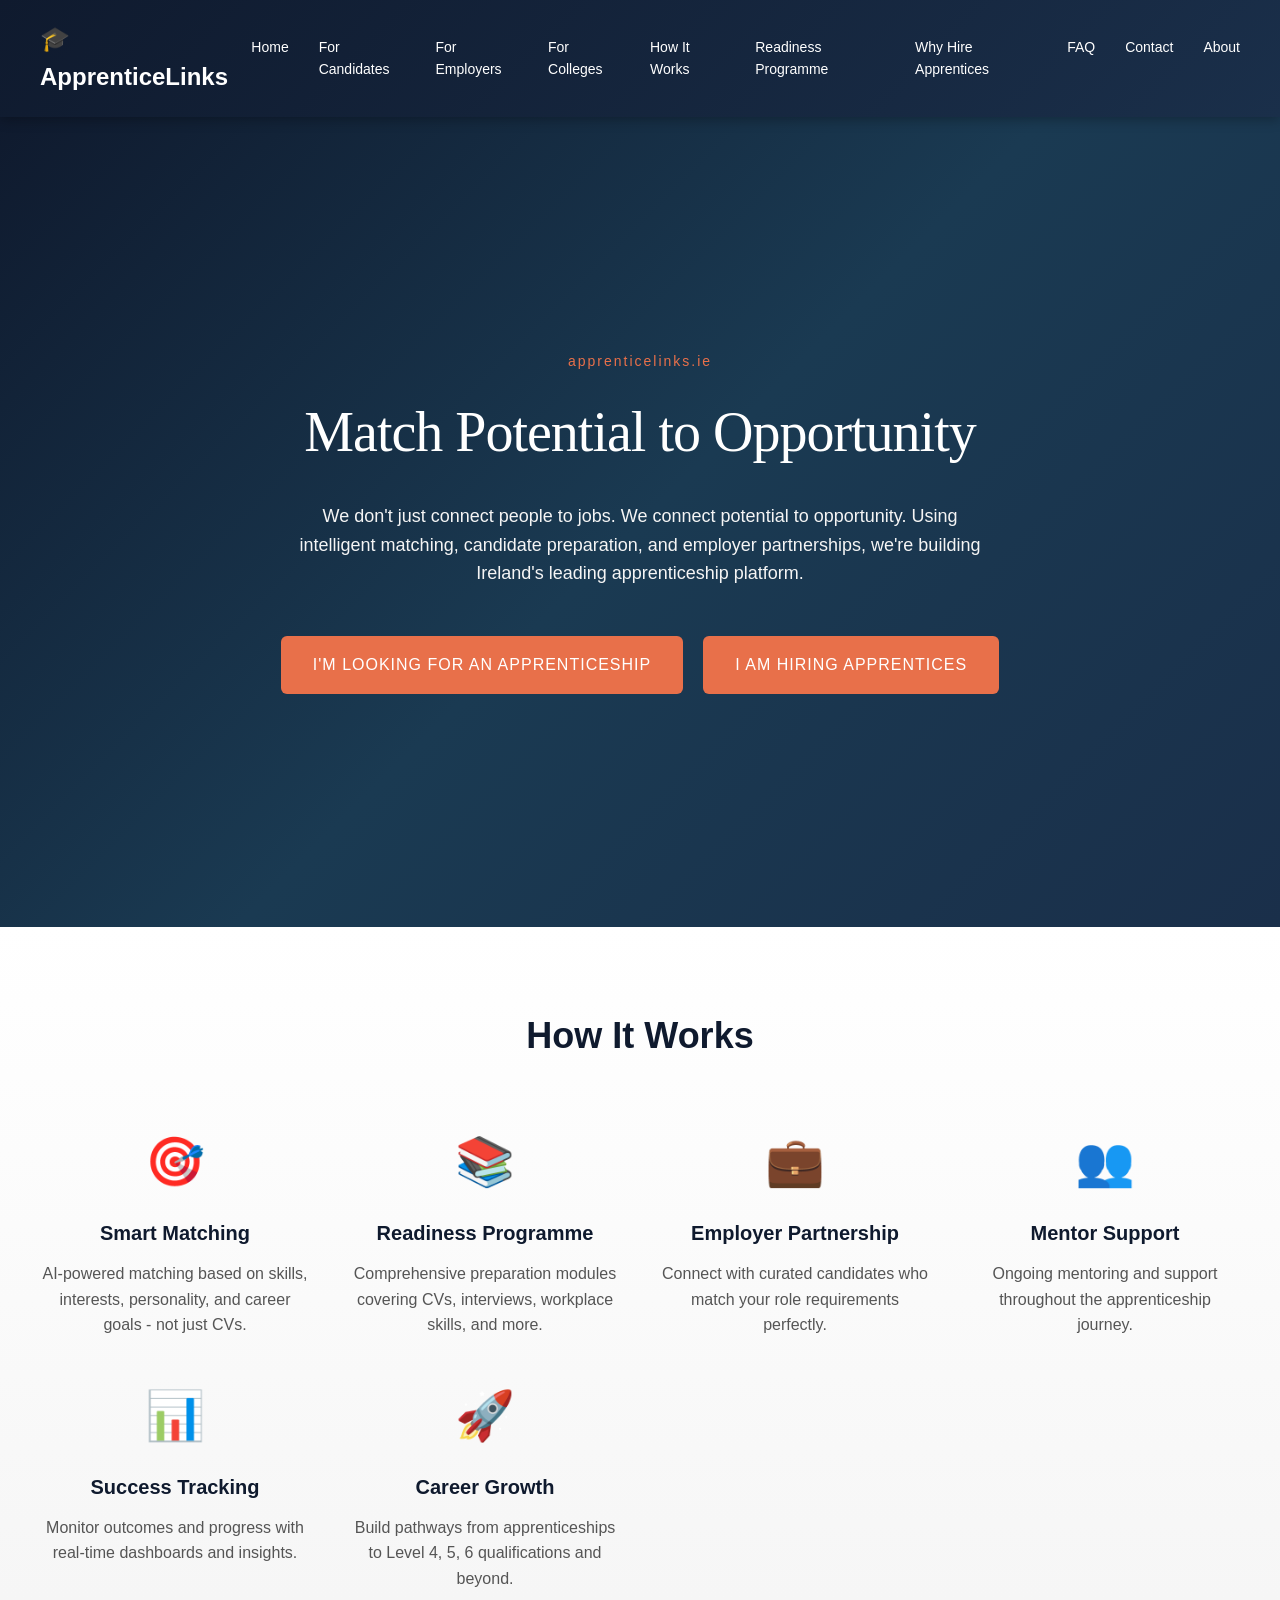
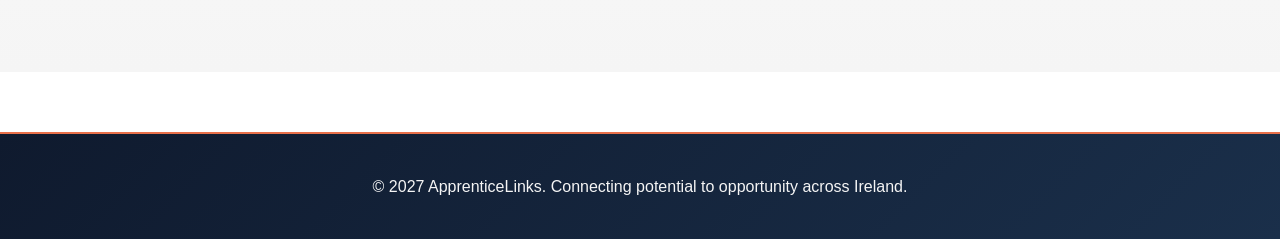
==== index.html @ c7fe8d53 "Rename files - remove number suffixes" ====
<!DOCTYPE html>
<html lang="en">
<head>
  <meta charset="UTF-8">
  <meta name="viewport" content="width=device-width, initial-scale=1.0">
  <meta name="description" content="ApprenticeLinks - Ireland's leading AI-powered apprenticeship matching platform">
  <title>ApprenticeLinks - Match Potential to Opportunity</title>
  <link rel="stylesheet" href="styles.css">
</head>
<body>
  <header>
    <div class="logo">🎓 ApprenticeLinks</div>
    <nav>
      <a href="index.html">Home</a>
      <a href="for-candidates.html">For Candidates</a>
      <a href="for-employers.html">For Employers</a>
      <a href="for-colleges.html">For Colleges</a>
      <a href="how-it-works.html">How It Works</a>
      <a href="readiness-programme.html">Readiness Programme</a>
      <a href="why-hire-apprentices.html">Why Hire Apprentices</a>
      <a href="faq.html">FAQ</a>
      <a href="contact.html">Contact</a>
      <a href="about.html">About</a>
    </nav>
  </header>

  <section class="hero">
    <div class="hero-content">
      <p class="domain">apprenticelinks.ie</p>
      <h1>Match Potential to Opportunity</h1>
      <p class="subtitle">We don't just connect people to jobs. We connect potential to opportunity. Using intelligent matching, candidate preparation, and employer partnerships, we're building Ireland's leading apprenticeship platform.</p>
      
      <div class="button-container">
        <a href="for-candidates.html" class="btn">I'm looking for an apprenticeship</a>
        <a href="for-employers.html" class="btn">I am hiring apprentices</a>
      </div>
    </div>
  </section>

  <section class="features">
    <h2>How It Works</h2>
    <div class="feature-grid">
      <div class="feature">
        <div class="feature-icon">🎯</div>
        <h3>Smart Matching</h3>
        <p>AI-powered matching based on skills, interests, personality, and career goals - not just CVs.</p>
      </div>
      <div class="feature">
        <div class="feature-icon">📚</div>
        <h3>Readiness Programme</h3>
        <p>Comprehensive preparation modules covering CVs, interviews, workplace skills, and more.</p>
      </div>
      <div class="feature">
        <div class="feature-icon">💼</div>
        <h3>Employer Partnership</h3>
        <p>Connect with curated candidates who match your role requirements perfectly.</p>
      </div>
      <div class="feature">
        <div class="feature-icon">👥</div>
        <h3>Mentor Support</h3>
        <p>Ongoing mentoring and support throughout the apprenticeship journey.</p>
      </div>
      <div class="feature">
        <div class="feature-icon">📊</div>
        <h3>Success Tracking</h3>
        <p>Monitor outcomes and progress with real-time dashboards and insights.</p>
      </div>
      <div class="feature">
        <div class="feature-icon">🚀</div>
        <h3>Career Growth</h3>
        <p>Build pathways from apprenticeships to Level 4, 5, 6 qualifications and beyond.</p>
      </div>
    </div>
  </section>

  <footer>
    <p>&copy; 2027 ApprenticeLinks. Connecting potential to opportunity across Ireland.</p>
  </footer>
</body>
</html>
---- styles.css ----
/* ============================================
   APPRENTICELINKS - REDESIGNED STYLES
   Navy: #0f1a2e (primary) → #1a2f4a (gradient)
   Orange: #e8704a (accent)
   ============================================ */

* {
  margin: 0;
  padding: 0;
  box-sizing: border-box;
}

body {
  font-family: -apple-system, BlinkMacSystemFont, 'Segoe UI', 'Roboto', sans-serif;
  color: #333;
  line-height: 1.6;
}

/* ============================================
   HEADER / NAVIGATION
   ============================================ */

header {
  background: linear-gradient(135deg, #0f1a2e 0%, #1a2f4a 100%);
  padding: 20px 40px;
  box-shadow: 0 2px 12px rgba(0, 0, 0, 0.3);
  display: flex;
  justify-content: space-between;
  align-items: center;
  position: sticky;
  top: 0;
  z-index: 100;
}

.logo {
  font-size: 24px;
  font-weight: bold;
  color: #ffffff;
  text-decoration: none;
}

nav {
  display: flex;
  gap: 30px;
}

nav a {
  color: #ffffff;
  text-decoration: none;
  font-size: 14px;
  transition: color 0.3s;
  font-weight: 500;
}

nav a:hover {
  color: #e8704a;
}

/* ============================================
   HERO SECTION
   ============================================ */

.hero {
  background: linear-gradient(135deg, #0f1a2e 0%, #1a3a52 50%, #1a2f4a 100%);
  min-height: 90vh;
  display: flex;
  align-items: center;
  justify-content: center;
  text-align: center;
  padding: 40px 20px;
}

.hero-content {
  max-width: 900px;
  animation: fadeIn 0.8s ease-in;
}

@keyframes fadeIn {
  from {
    opacity: 0;
    transform: translateY(20px);
  }
  to {
    opacity: 1;
    transform: translateY(0);
  }
}

.domain {
  font-size: 14px;
  font-weight: 500;
  letter-spacing: 2px;
  color: #e8704a;
  text-transform: lowercase;
  margin-bottom: 16px;
}

h1 {
  font-size: 56px;
  font-weight: 300;
  letter-spacing: -1px;
  color: #ffffff;
  margin-bottom: 24px;
  font-family: 'Georgia', 'Garamond', serif;
}

.subtitle {
  font-size: 18px;
  font-weight: 400;
  line-height: 1.6;
  color: #f5f5f5;
  margin-bottom: 48px;
  max-width: 700px;
  margin-left: auto;
  margin-right: auto;
}

/* ============================================
   BUTTONS
   ============================================ */

.button-container {
  display: flex;
  gap: 20px;
  justify-content: center;
  flex-wrap: wrap;
  margin-top: 40px;
}

.btn,
button {
  padding: 16px 32px;
  font-size: 16px;
  font-weight: 500;
  letter-spacing: 1px;
  border-radius: 6px;
  cursor: pointer;
  transition: all 0.3s ease;
  border: none;
  text-transform: uppercase;
  text-decoration: none;
  display: inline-block;
  min-width: 280px;
  background: #e8704a;
  color: #ffffff;
}

.btn:hover,
button:hover {
  background: #f07c52;
  transform: translateY(-2px);
  box-shadow: 0 8px 24px rgba(232, 112, 74, 0.4);
}

.btn:active,
button:active {
  transform: translateY(0);
  box-shadow: 0 2px 8px rgba(232, 112, 74, 0.3);
}

/* ============================================
   FEATURES SECTION
   ============================================ */

.features {
  background: linear-gradient(180deg, #ffffff 0%, #f5f5f5 100%);
  padding: 80px 40px;
}

.features h2 {
  text-align: center;
  font-size: 36px;
  color: #0f1a2e;
  margin-bottom: 60px;
}

.feature-grid {
  display: grid;
  grid-template-columns: repeat(auto-fit, minmax(250px, 1fr));
  gap: 40px;
  max-width: 1200px;
  margin: 0 auto;
}

.feature {
  text-align: center;
}

.feature-icon {
  font-size: 48px;
  margin-bottom: 16px;
}

.feature h3 {
  font-size: 20px;
  color: #0f1a2e;
  margin-bottom: 12px;
}

.feature p {
  color: #555;
  line-height: 1.6;
}

/* ============================================
   SECTIONS & CONTAINERS
   ============================================ */

.section {
  padding: 60px 40px;
  max-width: 1200px;
  margin: 0 auto;
}

.section h2 {
  font-size: 32px;
  color: #0f1a2e;
  margin-bottom: 30px;
  border-bottom: 3px solid #e8704a;
  padding-bottom: 15px;
}

.section h3 {
  font-size: 22px;
  color: #0f1a2e;
  margin-top: 30px;
  margin-bottom: 15px;
}

.card {
  background: linear-gradient(135deg, #f5f5f5 0%, #ffffff 100%);
  padding: 30px;
  border-radius: 8px;
  border-left: 4px solid #e8704a;
  margin-bottom: 20px;
  box-shadow: 0 2px 8px rgba(15, 26, 46, 0.08);
}

.card h3 {
  color: #0f1a2e;
}

.card p {
  color: #333;
}

.card a {
  color: #e8704a;
  font-weight: 600;
}

.card a:hover {
  text-decoration: underline;
}

/* ============================================
   FORMS
   ============================================ */

.form-group {
  margin-bottom: 20px;
}

label {
  display: block;
  font-weight: 600;
  color: #0f1a2e;
  margin-bottom: 8px;
}

input[type="text"],
input[type="email"],
input[type="password"],
input[type="tel"],
select,
textarea {
  width: 100%;
  padding: 12px;
  border: 1px solid #ddd;
  border-radius: 4px;
  font-size: 16px;
  font-family: inherit;
  background: #ffffff;
  color: #333;
}

input[type="text"]:focus,
input[type="email"]:focus,
input[type="password"]:focus,
input[type="tel"]:focus,
select:focus,
textarea:focus {
  outline: none;
  border-color: #e8704a;
  box-shadow: 0 0 0 3px rgba(232, 112, 74, 0.1);
}

/* ============================================
   DASHBOARD LAYOUT
   ============================================ */

.dashboard {
  display: grid;
  grid-template-columns: 1fr 1fr;
  gap: 30px;
  margin-top: 30px;
}

.dashboard-card {
  background: linear-gradient(135deg, #0f1a2e 0%, #1a2f4a 100%);
  padding: 30px;
  border-radius: 8px;
  color: #ffffff;
  box-shadow: 0 4px 12px rgba(15, 26, 46, 0.2);
}

.dashboard-card h3 {
  margin-top: 0;
  color: #ffffff;
}

.dashboard-card p {
  color: #f5f5f5;
}

.dashboard-card .stat {
  font-size: 24px;
  font-weight: bold;
  color: #e8704a;
  margin: 15px 0 5px 0;
}

.dashboard-card .label {
  font-size: 13px;
  color: #b0b0b0;
  text-transform: uppercase;
  letter-spacing: 1px;
}

/* ============================================
   MODULES / CARDS
   ============================================ */

.module-grid {
  display: grid;
  grid-template-columns: repeat(auto-fill, minmax(200px, 1fr));
  gap: 20px;
  margin-top: 30px;
}

.module-card {
  background: linear-gradient(135deg, #f5f5f5 0%, #ffffff 100%);
  padding: 20px;
  border-radius: 8px;
  cursor: pointer;
  transition: all 0.3s;
  border: 2px solid transparent;
  box-shadow: 0 2px 6px rgba(15, 26, 46, 0.08);
}

.module-card:hover {
  border-color: #e8704a;
  box-shadow: 0 4px 12px rgba(232, 112, 74, 0.2);
}

.module-card .icon {
  font-size: 32px;
  margin-bottom: 10px;
}

.module-card h4 {
  color: #0f1a2e;
  margin-bottom: 8px;
}

.module-card p {
  font-size: 13px;
  color: #777;
}

.progress-bar {
  background: #ddd;
  height: 8px;
  border-radius: 4px;
  margin-top: 10px;
  overflow: hidden;
}

.progress-fill {
  background: #e8704a;
  height: 100%;
  transition: width 0.3s;
}

/* ============================================
   FOOTER
   ============================================ */

footer {
  background: linear-gradient(135deg, #0f1a2e 0%, #1a2f4a 100%);
  color: #ffffff;
  text-align: center;
  padding: 40px;
  border-top: 2px solid #e8704a;
  margin-top: 60px;
}

footer p {
  color: #f5f5f5;
}

/* ============================================
   RESPONSIVE DESIGN
   ============================================ */

@media (max-width: 768px) {
  header {
    flex-direction: column;
    gap: 20px;
    padding: 20px;
  }

  nav {
    flex-direction: column;
    gap: 10px;
    width: 100%;
  }

  nav a {
    padding: 10px;
    text-align: center;
  }

  h1 {
    font-size: 36px;
  }

  .section {
    padding: 40px 20px;
  }

  .feature-grid {
    grid-template-columns: 1fr;
  }

  .dashboard {
    grid-template-columns: 1fr;
  }

  .button-container {
    flex-direction: column;
  }

  .btn,
  button {
    min-width: auto;
    width: 100%;
  }

  .module-grid {
    grid-template-columns: repeat(auto-fill, minmax(150px, 1fr));
  }
}

@media (max-width: 480px) {
  h1 {
    font-size: 28px;
  }

  .subtitle {
    font-size: 16px;
  }

  .feature-icon {
    font-size: 36px;
  }

  .section {
    padding: 30px 15px;
  }
}
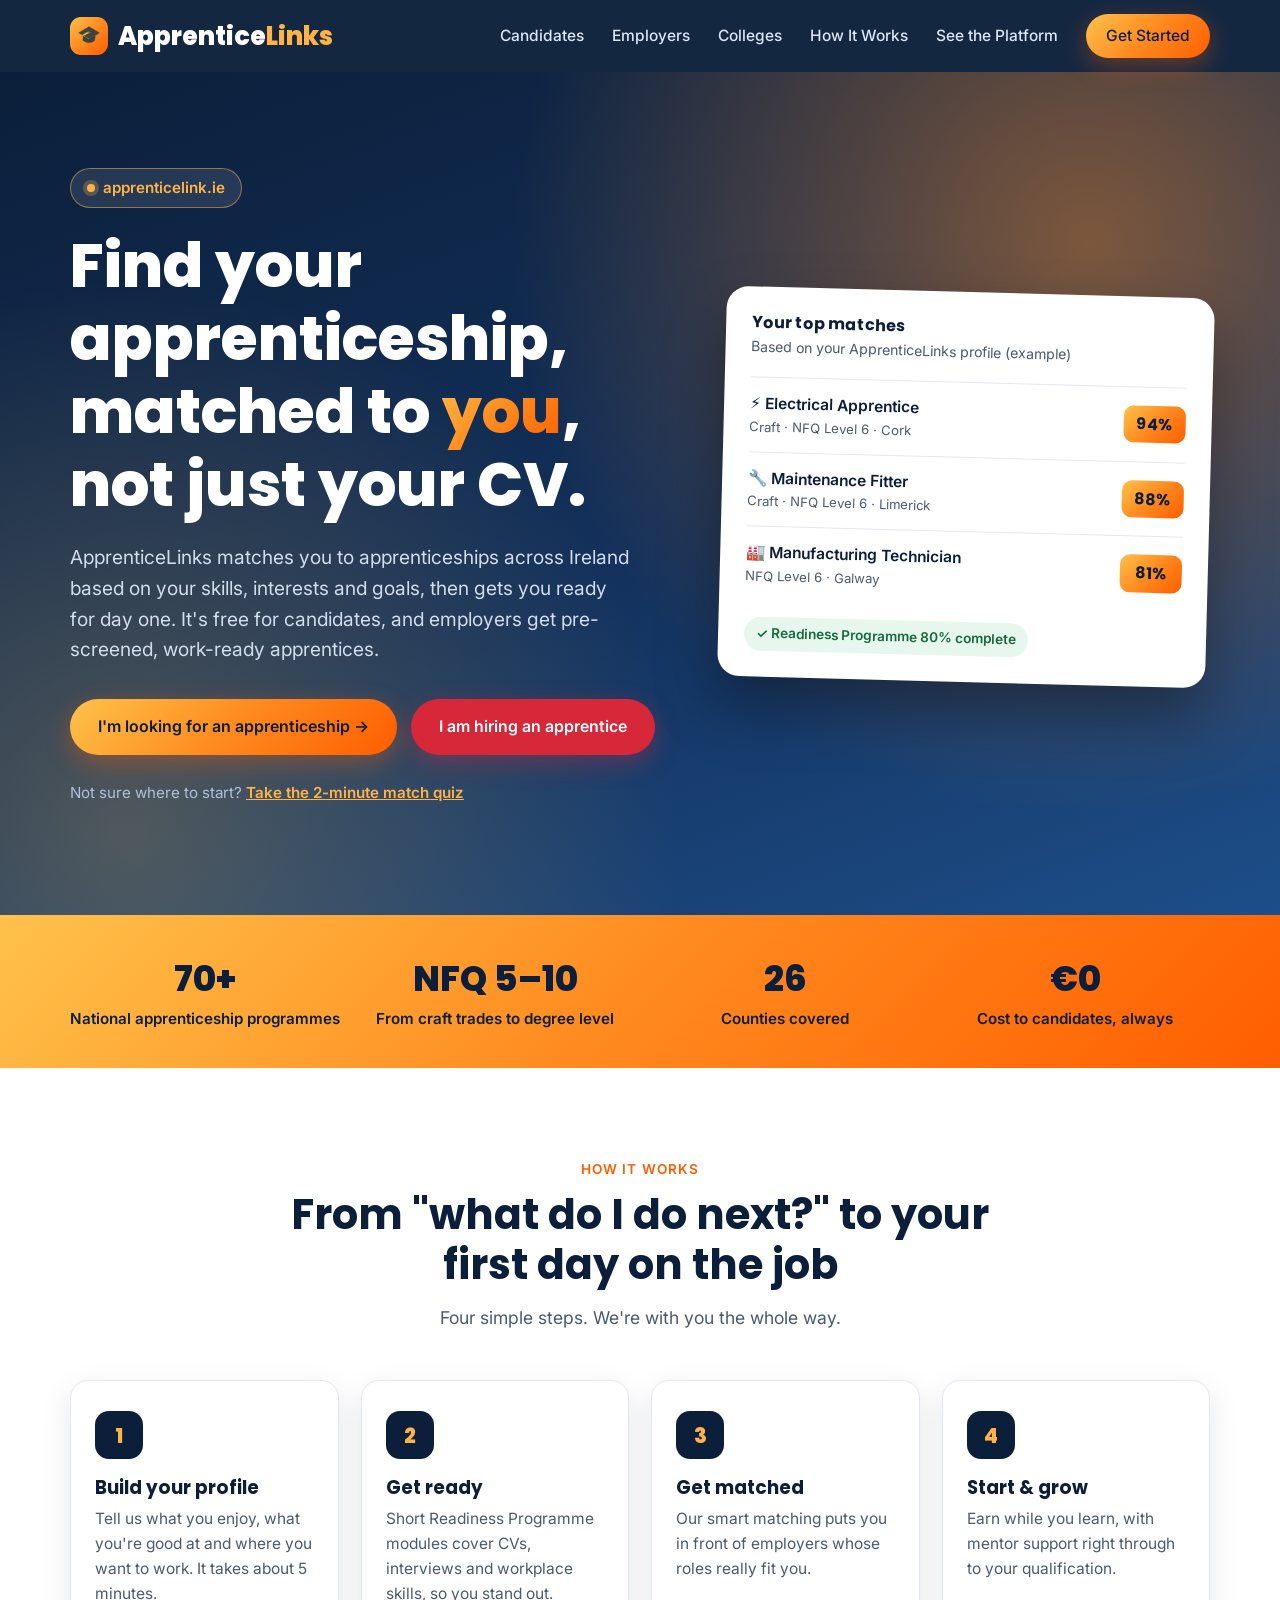
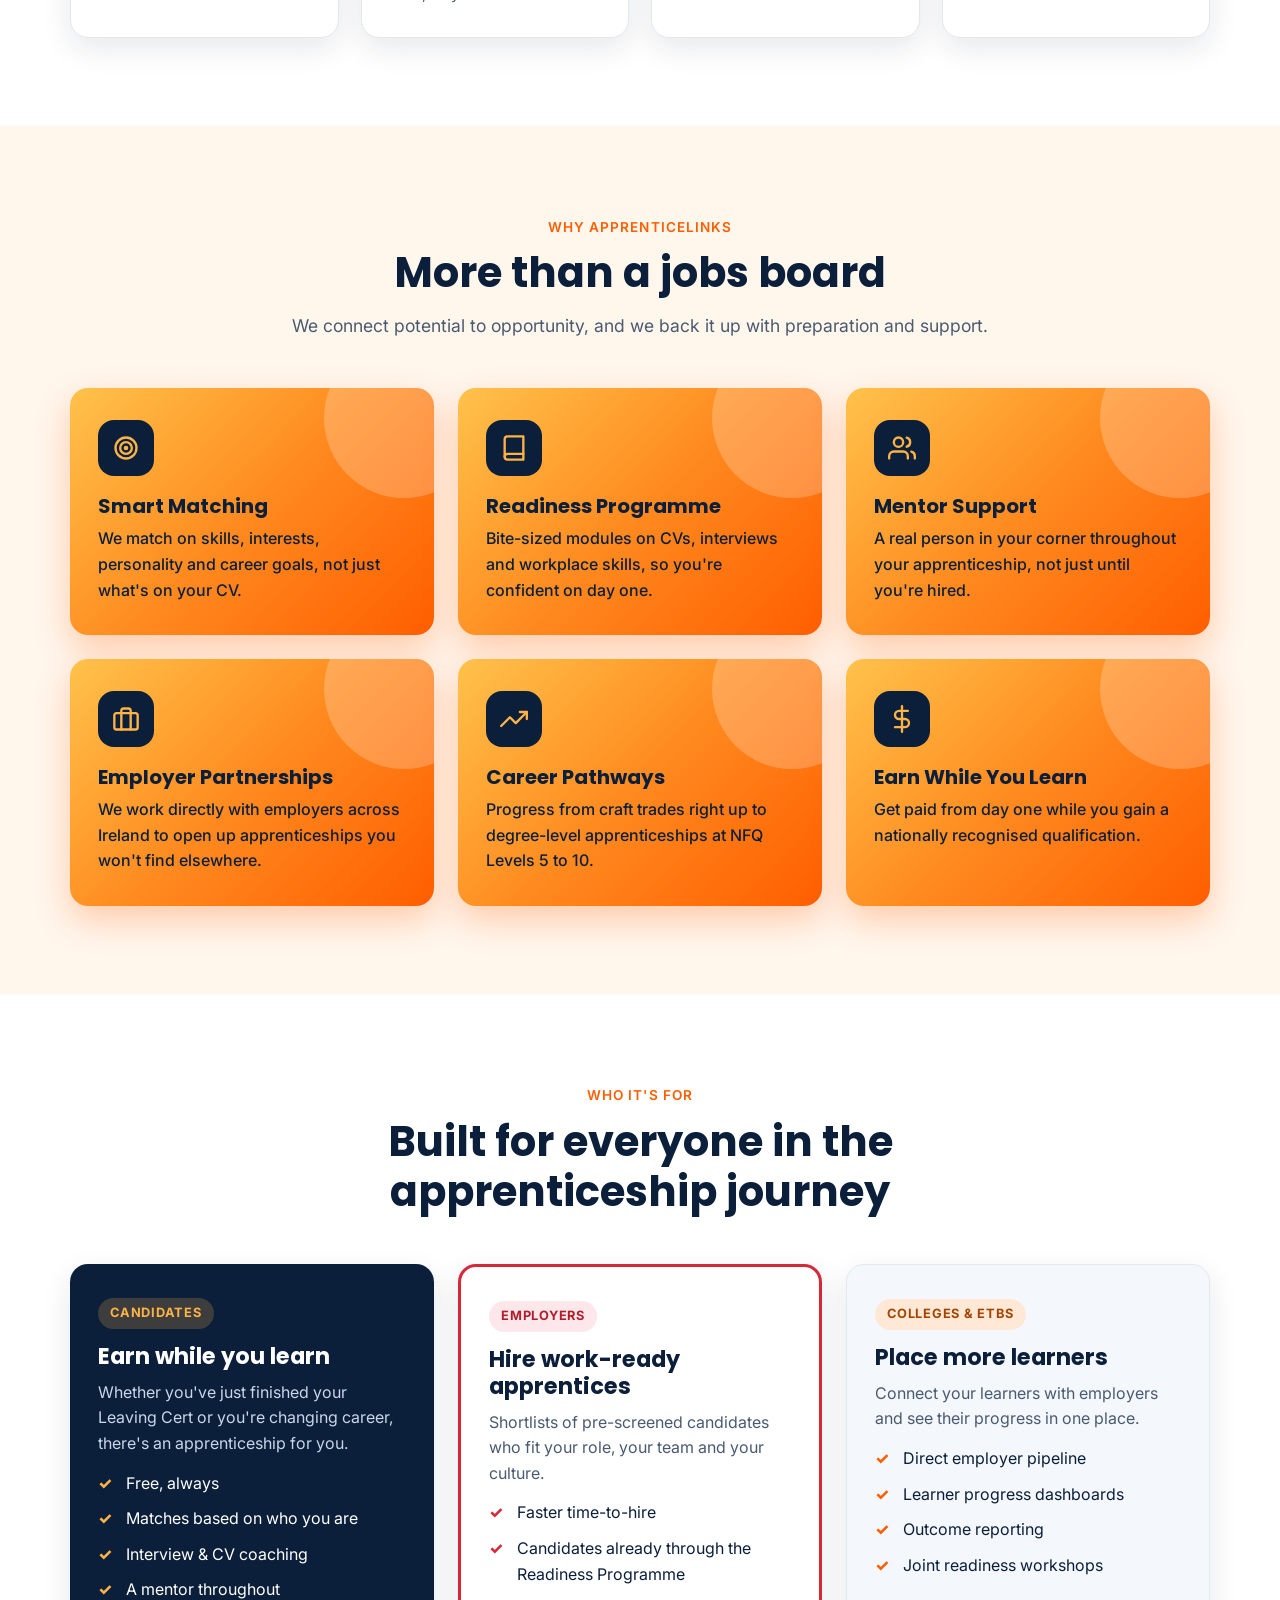
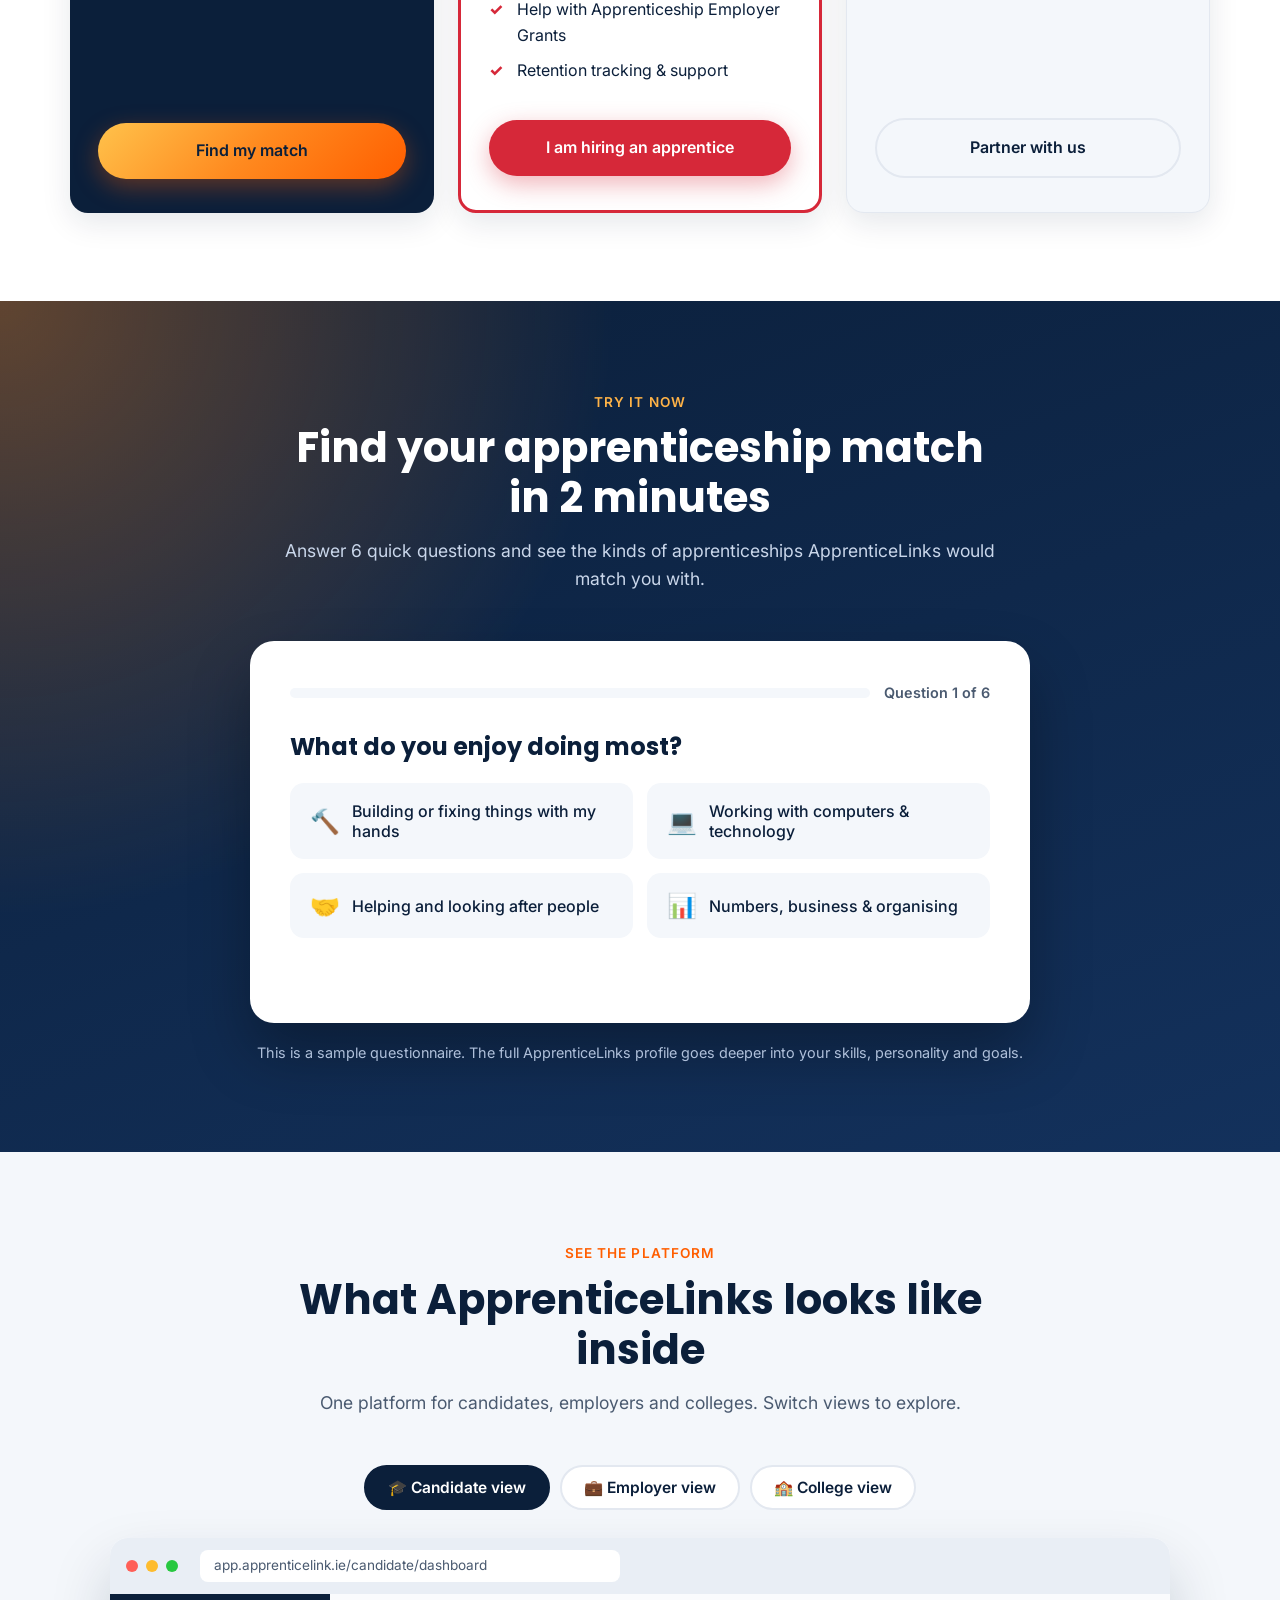
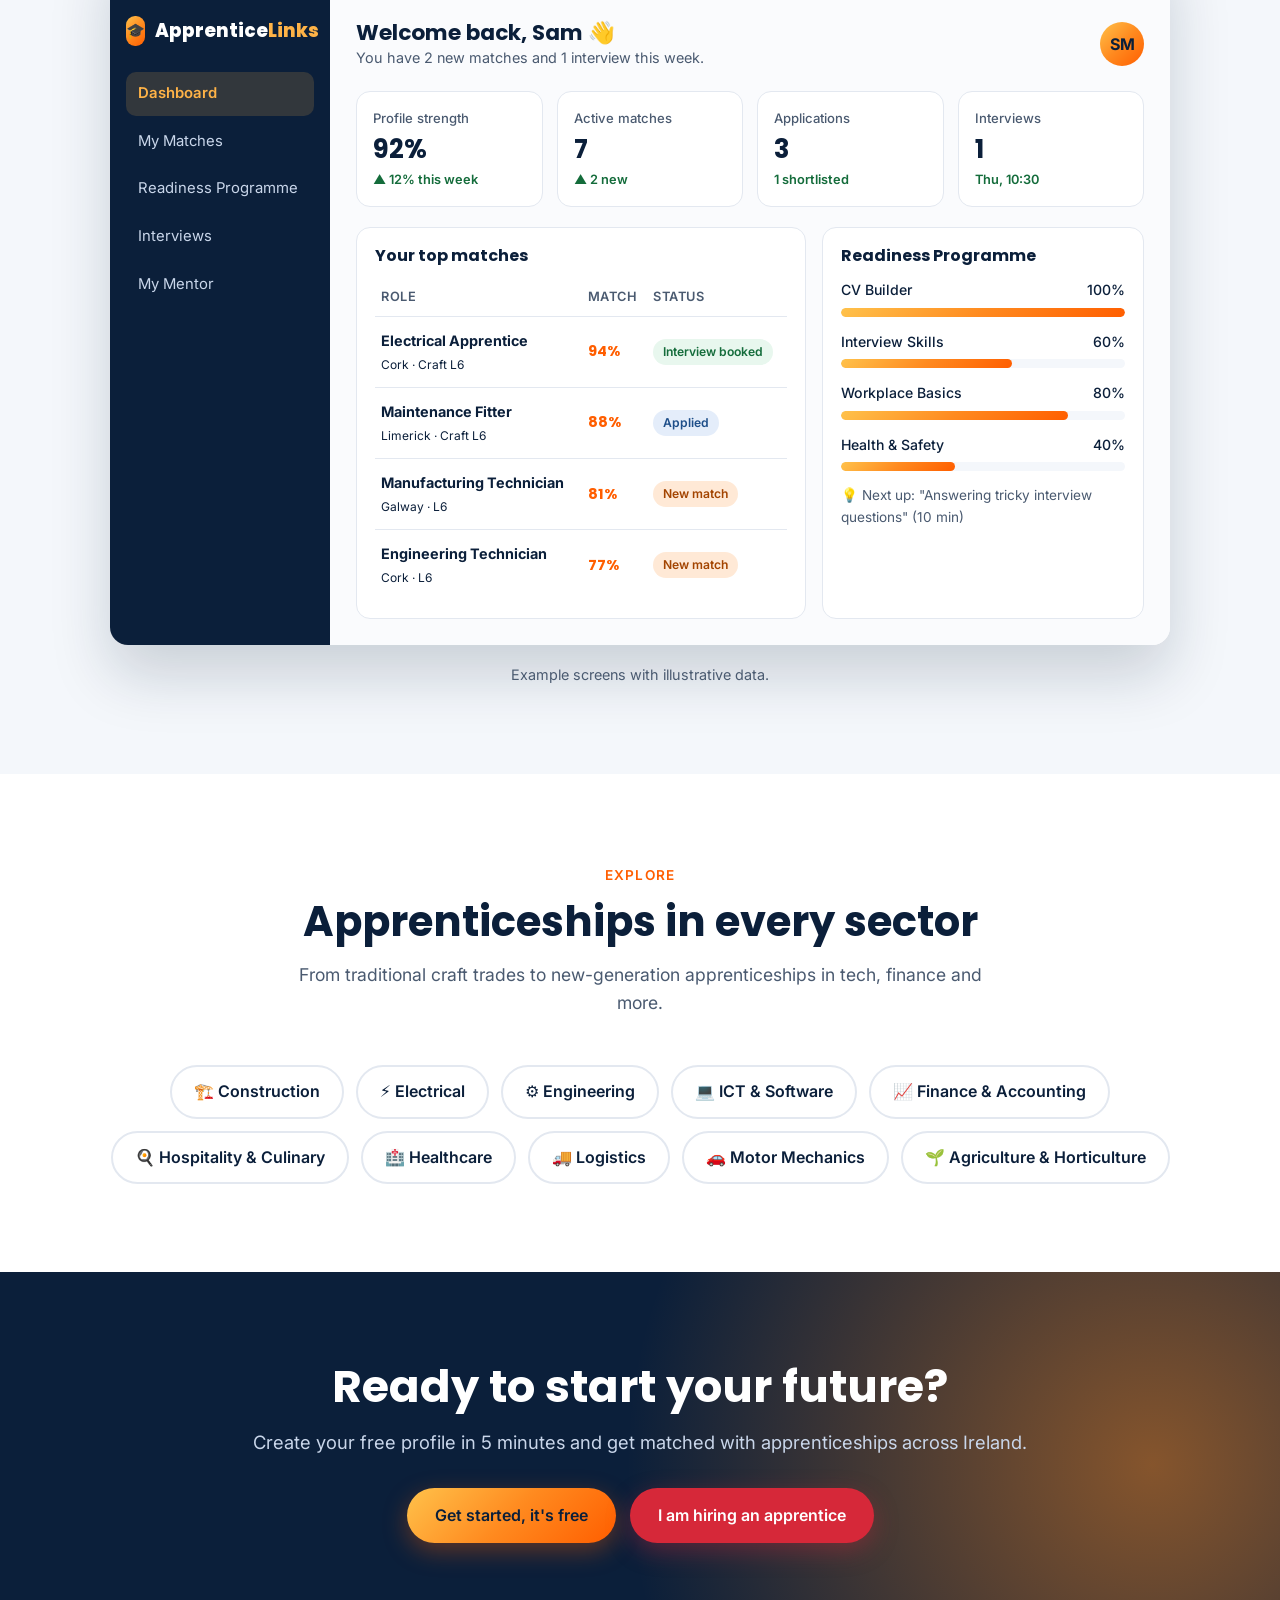
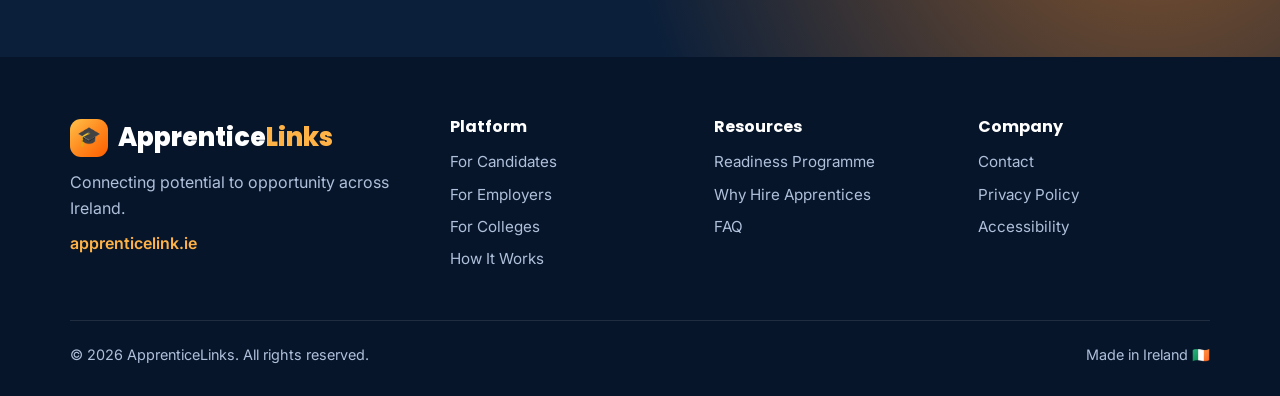
==== commit a2a8a442: "Redesign homepage in navy and bright orange Adds a clearer hero with apprenticelink.ie above the tit" ====
--- a/index.html
+++ b/index.html
@@ -3,78 +3,1214 @@
 <head>
   <meta charset="UTF-8">
   <meta name="viewport" content="width=device-width, initial-scale=1.0">
-  <meta name="description" content="ApprenticeLinks - Ireland's leading AI-powered apprenticeship matching platform">
-  <title>ApprenticeLinks - Match Potential to Opportunity</title>
-  <link rel="stylesheet" href="styles.css">
+  <meta name="description" content="ApprenticeLinks - Ireland's apprenticeship matching platform. Find your apprenticeship, matched to you, not just your CV.">
+  <title>ApprenticeLinks - Find Your Apprenticeship in Ireland</title>
+  <link rel="preconnect" href="https://fonts.googleapis.com">
+  <link rel="preconnect" href="https://fonts.gstatic.com" crossorigin>
+  <link href="https://fonts.googleapis.com/css2?family=Poppins:wght@600;700;800&family=Inter:wght@400;500;600&display=swap" rel="stylesheet">
+  <style>
+    :root {
+      --navy: #0B1F3A;
+      --navy-2: #13315C;
+      --navy-3: #1D4E89;
+      --orange: #FF7A1A;
+      --orange-light: #FFB347;
+      --orange-bright: #FF5E00;
+      --orange-grad: linear-gradient(135deg, #FFC24B 0%, #FF8A1F 50%, #FF5E00 100%);
+      --red: #D62839;
+      --red-dark: #B01E2E;
+      --bg: #FFFFFF;
+      --bg-soft: #FFF6EC;
+      --bg-grey: #F4F7FB;
+      --text: #0B1F3A;
+      --muted: #4A5A70;
+      --border: #E3E8F0;
+      --radius: 18px;
+      --shadow: 0 10px 30px rgba(11, 31, 58, 0.10);
+    }
+
+    * { box-sizing: border-box; margin: 0; padding: 0; }
+    html { scroll-behavior: smooth; }
+    body {
+      font-family: 'Inter', system-ui, -apple-system, sans-serif;
+      color: var(--text);
+      background: var(--bg);
+      line-height: 1.6;
+    }
+    h1, h2, h3, h4 { font-family: 'Poppins', sans-serif; line-height: 1.2; }
+    a { color: inherit; }
+    .container { max-width: 1180px; margin: 0 auto; padding: 0 20px; }
+    section { padding: 88px 0; scroll-margin-top: 72px; }
+    .aud { scroll-margin-top: 90px; }
+    .section-head { text-align: center; max-width: 720px; margin: 0 auto 48px; }
+    .eyebrow {
+      display: inline-block;
+      font-weight: 600;
+      font-size: 0.85rem;
+      letter-spacing: 0.08em;
+      text-transform: uppercase;
+      color: var(--orange-bright);
+      margin-bottom: 10px;
+    }
+    .section-head h2 { font-size: clamp(1.8rem, 4vw, 2.6rem); margin-bottom: 14px; }
+    .section-head p { color: var(--muted); font-size: 1.1rem; }
+
+    /* ---------- Buttons ---------- */
+    .btn {
+      display: inline-flex;
+      align-items: center;
+      justify-content: center;
+      gap: 8px;
+      padding: 15px 28px;
+      border-radius: 999px;
+      font-weight: 600;
+      font-size: 1rem;
+      text-decoration: none;
+      border: none;
+      cursor: pointer;
+      transition: transform 0.15s ease, box-shadow 0.15s ease, filter 0.15s ease;
+      font-family: inherit;
+    }
+    .btn:hover { transform: translateY(-2px); filter: brightness(1.05); }
+    .btn:focus-visible { outline: 3px solid var(--orange-light); outline-offset: 3px; }
+    .btn-orange { background: var(--orange-grad); color: var(--navy); box-shadow: 0 8px 24px rgba(255, 94, 0, 0.35); }
+    .btn-red { background: var(--red); color: #fff; box-shadow: 0 8px 24px rgba(214, 40, 57, 0.35); }
+    .btn-red:hover { background: var(--red-dark); }
+    .btn-ghost { background: transparent; color: var(--navy); border: 2px solid var(--border); }
+    .btn-ghost:hover { border-color: var(--orange); }
+    .btn-sm { padding: 10px 20px; font-size: 0.95rem; }
+
+    /* ---------- Header ---------- */
+    header {
+      position: sticky;
+      top: 0;
+      z-index: 50;
+      background: rgba(11, 31, 58, 0.96);
+      backdrop-filter: blur(8px);
+    }
+    .nav-bar { display: flex; align-items: center; justify-content: space-between; height: 72px; }
+    .logo {
+      font-family: 'Poppins', sans-serif;
+      font-weight: 800;
+      font-size: 1.6rem;
+      color: #fff;
+      text-decoration: none;
+      display: flex;
+      align-items: center;
+      gap: 10px;
+    }
+    .logo-mark {
+      width: 38px; height: 38px;
+      border-radius: 11px;
+      background: var(--orange-grad);
+      display: grid; place-items: center;
+      color: var(--navy);
+      font-size: 1.2rem;
+    }
+    .logo span.accent { color: var(--orange-light); }
+    nav.main-nav { display: flex; align-items: center; gap: 28px; }
+    nav.main-nav a { color: #DCE6F5; text-decoration: none; font-weight: 500; font-size: 0.97rem; }
+    nav.main-nav a:hover { color: var(--orange-light); }
+    nav.main-nav a.btn { color: var(--navy); }
+    .menu-toggle {
+      display: none;
+      background: none; border: none; color: #fff;
+      font-size: 1.7rem; cursor: pointer;
+    }
+
+    /* ---------- Hero ---------- */
+    .hero {
+      position: relative;
+      overflow: hidden;
+      background:
+        radial-gradient(circle at 85% 20%, rgba(255, 138, 31, 0.45), transparent 45%),
+        radial-gradient(circle at 10% 90%, rgba(255, 194, 75, 0.25), transparent 40%),
+        linear-gradient(160deg, var(--navy) 0%, var(--navy-2) 55%, var(--navy-3) 100%);
+      color: #fff;
+      padding: 96px 0 110px;
+    }
+    .hero-grid { display: grid; grid-template-columns: 1.1fr 0.9fr; gap: 56px; align-items: center; }
+    .domain-pill {
+      display: inline-flex; align-items: center; gap: 8px;
+      background: rgba(255, 255, 255, 0.1);
+      border: 1px solid rgba(255, 179, 71, 0.5);
+      color: var(--orange-light);
+      padding: 7px 16px;
+      border-radius: 999px;
+      font-weight: 600;
+      font-size: 0.95rem;
+      margin-bottom: 22px;
+    }
+    .domain-pill::before {
+      content: '';
+      width: 8px; height: 8px; border-radius: 50%;
+      background: var(--orange-light);
+      box-shadow: 0 0 0 4px rgba(255, 179, 71, 0.25);
+    }
+    .hero h1 { font-size: clamp(2.3rem, 5.4vw, 3.8rem); font-weight: 800; margin-bottom: 20px; }
+    .hero h1 .hl {
+      background: var(--orange-grad);
+      -webkit-background-clip: text;
+      background-clip: text;
+      color: transparent;
+    }
+    .hero .subtitle { font-size: 1.2rem; color: #D2DDEE; max-width: 560px; margin-bottom: 34px; }
+    .button-container { display: flex; flex-wrap: wrap; gap: 14px; margin-bottom: 26px; }
+    .hero-note { font-size: 0.95rem; color: #AFC0DA; }
+    .hero-note a { color: var(--orange-light); font-weight: 600; }
+
+    .hero-card {
+      background: #fff;
+      color: var(--navy);
+      border-radius: 22px;
+      padding: 26px;
+      box-shadow: 0 30px 60px rgba(0, 0, 0, 0.35);
+      transform: rotate(1.5deg);
+    }
+    .hero-card h4 { font-size: 1rem; margin-bottom: 4px; }
+    .hero-card .small { color: var(--muted); font-size: 0.88rem; margin-bottom: 18px; }
+    .match-row {
+      display: flex; align-items: center; justify-content: space-between; gap: 12px;
+      padding: 14px 0;
+      border-top: 1px solid var(--border);
+    }
+    .match-row .role { font-weight: 600; font-size: 0.97rem; }
+    .match-row .meta { font-size: 0.82rem; color: var(--muted); }
+    .score {
+      flex-shrink: 0;
+      min-width: 62px;
+      text-align: center;
+      font-weight: 700;
+      font-family: 'Poppins', sans-serif;
+      padding: 6px 10px;
+      border-radius: 10px;
+      background: var(--orange-grad);
+      color: var(--navy);
+    }
+    .hero-card .badge-float {
+      display: inline-block;
+      margin-top: 16px;
+      background: #E8F7EE;
+      color: #146C3B;
+      font-weight: 600;
+      font-size: 0.85rem;
+      padding: 6px 12px;
+      border-radius: 999px;
+    }
+
+    /* ---------- Stats ---------- */
+    .stats { background: var(--orange-grad); padding: 36px 0; }
+    .stats-grid { display: grid; grid-template-columns: repeat(4, 1fr); gap: 20px; text-align: center; color: var(--navy); }
+    .stat .num { font-family: 'Poppins', sans-serif; font-size: 2.2rem; font-weight: 800; }
+    .stat .label { font-weight: 600; font-size: 0.95rem; }
+
+    /* ---------- Steps ---------- */
+    .steps { display: grid; grid-template-columns: repeat(4, 1fr); gap: 22px; counter-reset: step; }
+    .step {
+      position: relative;
+      background: #fff;
+      border: 1px solid var(--border);
+      border-radius: var(--radius);
+      padding: 30px 24px;
+      box-shadow: var(--shadow);
+    }
+    .step-num {
+      width: 48px; height: 48px; border-radius: 14px;
+      display: grid; place-items: center;
+      background: var(--navy);
+      color: var(--orange-light);
+      font-family: 'Poppins', sans-serif;
+      font-weight: 800;
+      font-size: 1.3rem;
+      margin-bottom: 18px;
+    }
+    .step h3 { font-size: 1.15rem; margin-bottom: 8px; }
+    .step p { color: var(--muted); font-size: 0.97rem; }
+
+    /* ---------- Feature boxes (bright orange gradient) ---------- */
+    .why { background: var(--bg-soft); }
+    .feature-grid { display: grid; grid-template-columns: repeat(3, 1fr); gap: 24px; }
+    .feature {
+      background: var(--orange-grad);
+      border-radius: var(--radius);
+      padding: 32px 28px;
+      color: var(--navy);
+      box-shadow: 0 14px 34px rgba(255, 94, 0, 0.28);
+      transition: transform 0.2s ease, box-shadow 0.2s ease;
+      position: relative;
+      overflow: hidden;
+    }
+    .feature::after {
+      content: '';
+      position: absolute;
+      width: 160px; height: 160px;
+      right: -50px; top: -50px;
+      border-radius: 50%;
+      background: rgba(255, 255, 255, 0.22);
+    }
+    .feature:hover { transform: translateY(-6px); box-shadow: 0 20px 40px rgba(255, 94, 0, 0.38); }
+    .feature-icon {
+      width: 56px; height: 56px;
+      border-radius: 16px;
+      background: var(--navy);
+      display: grid; place-items: center;
+      margin-bottom: 18px;
+    }
+    .feature-icon svg { width: 28px; height: 28px; stroke: var(--orange-light); fill: none; stroke-width: 2; stroke-linecap: round; stroke-linejoin: round; }
+    .feature h3 { font-size: 1.25rem; margin-bottom: 8px; }
+    .feature p { font-weight: 500; }
+
+    /* ---------- Audience ---------- */
+    .audience-grid { display: grid; grid-template-columns: repeat(3, 1fr); gap: 24px; }
+    .aud {
+      border-radius: var(--radius);
+      padding: 34px 28px;
+      display: flex; flex-direction: column;
+      box-shadow: var(--shadow);
+    }
+    .aud h3 { font-size: 1.4rem; margin-bottom: 10px; }
+    .aud ul { list-style: none; margin: 14px 0 26px; flex-grow: 1; }
+    .aud li { padding-left: 28px; position: relative; margin-bottom: 10px; }
+    .aud li::before {
+      content: '✓';
+      position: absolute; left: 0; top: 0;
+      font-weight: 800;
+    }
+    .aud-candidates { background: var(--navy); color: #fff; }
+    .aud-candidates li::before { color: var(--orange-light); }
+    .aud-candidates p { color: #C9D6EA; }
+    .aud-employers { background: #fff; border: 3px solid var(--red); }
+    .aud-employers li::before { color: var(--red); }
+    .aud-employers p { color: var(--muted); }
+    .aud-colleges { background: var(--bg-grey); border: 1px solid var(--border); }
+    .aud-colleges li::before { color: var(--orange-bright); }
+    .aud-colleges p { color: var(--muted); }
+    .aud .tag {
+      display: inline-block; align-self: flex-start;
+      font-size: 0.8rem; font-weight: 700; text-transform: uppercase; letter-spacing: 0.06em;
+      padding: 5px 12px; border-radius: 999px; margin-bottom: 14px;
+    }
+    .aud-candidates .tag { background: rgba(255, 179, 71, 0.2); color: var(--orange-light); }
+    .aud-employers .tag { background: #FDE7EA; color: var(--red-dark); }
+    .aud-colleges .tag { background: #FFE9D6; color: #A34400; }
+
+    /* ---------- Quiz ---------- */
+    .quiz-section {
+      background:
+        radial-gradient(circle at 0% 0%, rgba(255, 138, 31, 0.35), transparent 40%),
+        linear-gradient(160deg, var(--navy) 0%, var(--navy-2) 100%);
+      color: #fff;
+    }
+    .quiz-section .section-head p { color: #C9D6EA; }
+    .quiz-section .eyebrow { color: var(--orange-light); }
+    .quiz-card {
+      max-width: 780px;
+      margin: 0 auto;
+      background: #fff;
+      color: var(--navy);
+      border-radius: 24px;
+      padding: 40px;
+      box-shadow: 0 30px 60px rgba(0, 0, 0, 0.3);
+    }
+    .progress-wrap { display: flex; align-items: center; gap: 14px; margin-bottom: 28px; }
+    .progress { flex: 1; height: 10px; background: var(--bg-grey); border-radius: 999px; overflow: hidden; }
+    .progress-bar { height: 100%; width: 0; background: var(--orange-grad); border-radius: 999px; transition: width 0.35s ease; }
+    .progress-label { font-weight: 600; font-size: 0.9rem; color: var(--muted); white-space: nowrap; }
+    .q-title { font-size: 1.5rem; margin-bottom: 22px; }
+    .options { display: grid; grid-template-columns: 1fr 1fr; gap: 14px; }
+    .option {
+      text-align: left;
+      background: var(--bg-grey);
+      border: 2px solid transparent;
+      border-radius: 14px;
+      padding: 16px 18px;
+      font-family: inherit;
+      font-size: 1rem;
+      font-weight: 500;
+      color: var(--navy);
+      cursor: pointer;
+      display: flex; align-items: center; gap: 12px;
+      transition: border-color 0.15s ease, background 0.15s ease, transform 0.15s ease;
+    }
+    .option:hover { border-color: var(--orange); background: var(--bg-soft); transform: translateY(-2px); }
+    .option:focus-visible { outline: 3px solid var(--orange-light); outline-offset: 2px; }
+    .option .emoji { font-size: 1.5rem; }
+    .quiz-nav { display: flex; justify-content: space-between; margin-top: 26px; }
+    .link-btn { background: none; border: none; color: var(--muted); font-weight: 600; cursor: pointer; font-family: inherit; font-size: 0.95rem; }
+    .link-btn:hover { color: var(--orange-bright); }
+    .link-btn[disabled] { visibility: hidden; }
+
+    .results h3 { font-size: 1.6rem; margin-bottom: 6px; }
+    .results .intro { color: var(--muted); margin-bottom: 22px; }
+    .result-item {
+      display: flex; align-items: center; gap: 16px;
+      padding: 18px;
+      border: 1px solid var(--border);
+      border-radius: 14px;
+      margin-bottom: 12px;
+    }
+    .result-item.top { border: 2px solid var(--orange); background: var(--bg-soft); }
+    .result-item .info { flex: 1; }
+    .result-item .role { font-weight: 700; font-size: 1.05rem; }
+    .result-item .meta { font-size: 0.88rem; color: var(--muted); }
+    .result-item .score { font-size: 1.1rem; }
+    .next-box {
+      margin-top: 22px;
+      background: var(--navy);
+      color: #fff;
+      border-radius: 16px;
+      padding: 22px;
+    }
+    .next-box h4 { color: var(--orange-light); margin-bottom: 8px; }
+    .next-box ol { padding-left: 20px; color: #D2DDEE; }
+    .results .actions { display: flex; flex-wrap: wrap; gap: 12px; margin-top: 24px; }
+    .demo-note { text-align: center; color: #AFC0DA; font-size: 0.9rem; margin-top: 18px; }
+
+    /* ---------- System demo ---------- */
+    .demo { background: var(--bg-grey); }
+    .tabs { display: flex; justify-content: center; gap: 10px; margin-bottom: 28px; flex-wrap: wrap; }
+    .tab {
+      padding: 11px 22px;
+      border-radius: 999px;
+      border: 2px solid var(--border);
+      background: #fff;
+      font-family: inherit;
+      font-weight: 600;
+      font-size: 0.97rem;
+      color: var(--navy);
+      cursor: pointer;
+    }
+    .tab[aria-selected="true"] { background: var(--navy); color: #fff; border-color: var(--navy); }
+    .browser {
+      max-width: 1060px;
+      margin: 0 auto;
+      background: #fff;
+      border-radius: 18px;
+      box-shadow: 0 30px 60px rgba(11, 31, 58, 0.18);
+      overflow: hidden;
+    }
+    .browser-bar {
+      display: flex; align-items: center; gap: 8px;
+      background: #E9EEF5;
+      padding: 12px 16px;
+    }
+    .dot { width: 12px; height: 12px; border-radius: 50%; }
+    .dot.r { background: #FF5F57; } .dot.y { background: #FEBC2E; } .dot.g { background: #28C840; }
+    .url {
+      margin-left: 14px;
+      background: #fff;
+      border-radius: 8px;
+      padding: 5px 14px;
+      font-size: 0.85rem;
+      color: var(--muted);
+      flex: 1;
+      max-width: 420px;
+      overflow: hidden; white-space: nowrap; text-overflow: ellipsis;
+    }
+    .app { display: grid; grid-template-columns: 220px minmax(0, 1fr); min-height: 520px; }
+    .sidebar { background: var(--navy); color: #C9D6EA; padding: 22px 16px; }
+    .sidebar .logo { font-size: 1.15rem; margin-bottom: 26px; }
+    .sidebar .logo-mark { width: 30px; height: 30px; font-size: 0.95rem; border-radius: 9px; }
+    .side-link { display: block; padding: 10px 12px; border-radius: 10px; font-size: 0.93rem; margin-bottom: 4px; }
+    .side-link.active { background: rgba(255, 179, 71, 0.16); color: var(--orange-light); font-weight: 600; }
+    .app-main { padding: 26px; background: #FAFBFD; }
+    .app-top { display: flex; justify-content: space-between; align-items: center; gap: 16px; margin-bottom: 22px; flex-wrap: wrap; }
+    .app-top h3 { font-size: 1.35rem; }
+    .app-top .sub { color: var(--muted); font-size: 0.9rem; }
+    .avatar {
+      width: 44px; height: 44px; border-radius: 50%;
+      background: var(--orange-grad);
+      display: grid; place-items: center;
+      font-weight: 700; color: var(--navy);
+      flex-shrink: 0;
+    }
+    .kpis { display: grid; grid-template-columns: repeat(4, 1fr); gap: 14px; margin-bottom: 20px; }
+    .kpi { background: #fff; border: 1px solid var(--border); border-radius: 14px; padding: 16px; }
+    .kpi .k-label { font-size: 0.82rem; color: var(--muted); font-weight: 500; }
+    .kpi .k-val { font-family: 'Poppins', sans-serif; font-size: 1.6rem; font-weight: 700; }
+    .kpi .k-delta { font-size: 0.8rem; color: #146C3B; font-weight: 600; }
+    .panels { display: grid; grid-template-columns: minmax(0, 1.4fr) minmax(0, 1fr); gap: 16px; }
+    .panel, .kpi { min-width: 0; }
+    .panel { background: #fff; border: 1px solid var(--border); border-radius: 14px; padding: 18px; }
+    .panel h4 { font-size: 1rem; margin-bottom: 14px; }
+    .bar-row { margin-bottom: 14px; }
+    .bar-row .lbl { display: flex; justify-content: space-between; font-size: 0.88rem; font-weight: 500; margin-bottom: 6px; }
+    .bar { height: 9px; background: var(--bg-grey); border-radius: 999px; overflow: hidden; }
+    .bar span { display: block; height: 100%; background: var(--orange-grad); border-radius: 999px; }
+    .chip {
+      display: inline-block;
+      font-size: 0.76rem;
+      font-weight: 600;
+      padding: 3px 10px;
+      border-radius: 999px;
+      white-space: nowrap;
+    }
+    .chip.green { background: #E8F7EE; color: #146C3B; }
+    .chip.orange { background: #FFE9D6; color: #A34400; }
+    .chip.blue { background: #E4EDFA; color: var(--navy-3); }
+    .chip.red { background: #FDE7EA; color: var(--red-dark); }
+    table { width: 100%; border-collapse: collapse; font-size: 0.9rem; }
+    th { text-align: left; color: var(--muted); font-weight: 600; font-size: 0.8rem; text-transform: uppercase; letter-spacing: 0.04em; padding: 8px 6px; border-bottom: 1px solid var(--border); }
+    td { padding: 12px 6px; border-bottom: 1px solid var(--border); vertical-align: middle; }
+    tr:last-child td { border-bottom: none; }
+    .mini-score { font-weight: 700; color: var(--orange-bright); font-family: 'Poppins', sans-serif; }
+    .mini-btn {
+      background: var(--navy); color: #fff; border: none; border-radius: 8px;
+      padding: 6px 12px; font-size: 0.8rem; font-weight: 600; cursor: pointer; font-family: inherit;
+    }
+    .table-wrap { overflow-x: auto; }
+    .demo-caption { text-align: center; color: var(--muted); font-size: 0.9rem; margin-top: 18px; }
+    [hidden] { display: none !important; }
+
+    /* ---------- Sectors ---------- */
+    .sector-list { display: flex; flex-wrap: wrap; justify-content: center; gap: 12px; }
+    .sector {
+      padding: 12px 22px;
+      border-radius: 999px;
+      background: #fff;
+      border: 2px solid var(--border);
+      font-weight: 600;
+      text-decoration: none;
+      transition: all 0.15s ease;
+    }
+    .sector:hover { background: var(--orange-grad); border-color: transparent; }
+
+    /* ---------- Final CTA ---------- */
+    .cta {
+      background:
+        radial-gradient(circle at 90% 50%, rgba(255, 138, 31, 0.5), transparent 45%),
+        var(--navy);
+      color: #fff;
+      text-align: center;
+    }
+    .cta h2 { font-size: clamp(1.9rem, 4vw, 2.8rem); margin-bottom: 14px; }
+    .cta p { color: #C9D6EA; font-size: 1.15rem; margin-bottom: 30px; }
+    .cta .button-container { justify-content: center; }
+
+    /* ---------- Footer ---------- */
+    footer { background: #07152A; color: #AFC0DA; padding: 60px 0 30px; }
+    .footer-grid { display: grid; grid-template-columns: 1.5fr 1fr 1fr 1fr; gap: 32px; margin-bottom: 40px; }
+    footer h4 { color: #fff; font-size: 1rem; margin-bottom: 14px; }
+    footer a { display: block; color: #AFC0DA; text-decoration: none; margin-bottom: 8px; font-size: 0.95rem; }
+    footer a:hover { color: var(--orange-light); }
+    footer .logo { margin-bottom: 12px; }
+    .footer-bottom { border-top: 1px solid rgba(255, 255, 255, 0.1); padding-top: 22px; font-size: 0.9rem; display: flex; justify-content: space-between; flex-wrap: wrap; gap: 10px; }
+
+    /* ---------- Responsive ---------- */
+    @media (max-width: 960px) {
+      .hero-grid { grid-template-columns: 1fr; }
+      .hero-card { transform: none; max-width: 520px; }
+      .steps { grid-template-columns: 1fr 1fr; }
+      .feature-grid, .audience-grid { grid-template-columns: 1fr 1fr; }
+      .app { grid-template-columns: minmax(0, 1fr); }
+      .sidebar { display: none; }
+      .panels { grid-template-columns: minmax(0, 1fr); }
+      .footer-grid { grid-template-columns: 1fr 1fr; }
+    }
+    @media (max-width: 860px) {
+      .menu-toggle { display: block; }
+      nav.main-nav {
+        display: none;
+        position: absolute;
+        top: 72px; left: 0; right: 0;
+        flex-direction: column;
+        align-items: stretch;
+        gap: 0;
+        background: var(--navy);
+        padding: 10px 20px 20px;
+      }
+      nav.main-nav.open { display: flex; }
+      nav.main-nav a { padding: 12px 0; border-bottom: 1px solid rgba(255, 255, 255, 0.08); }
+      nav.main-nav .btn { margin-top: 12px; border-bottom: none; }
+    }
+    @media (max-width: 640px) {
+      section { padding: 64px 0; }
+      .container { padding: 0 16px; }
+      .hero { padding: 64px 0 80px; }
+      .button-container .btn { width: 100%; }
+      .stats-grid { grid-template-columns: 1fr 1fr; }
+      .steps, .feature-grid, .audience-grid { grid-template-columns: 1fr; }
+      .quiz-card { padding: 26px 20px; }
+      .options { grid-template-columns: 1fr; }
+      .kpis { grid-template-columns: 1fr 1fr; }
+      .app-main { padding: 16px; }
+      #view-employer th:last-child, #view-employer td:last-child { display: none; }
+      .footer-grid { grid-template-columns: 1fr; }
+    }
+    @media (prefers-reduced-motion: reduce) {
+      * { transition: none !important; scroll-behavior: auto !important; }
+    }
+  </style>
 </head>
 <body>
+
+  <!-- ================= HEADER ================= -->
   <header>
-    <div class="logo">🎓 ApprenticeLinks</div>
-    <nav>
-      <a href="index.html">Home</a>
-      <a href="for-candidates.html">For Candidates</a>
-      <a href="for-employers.html">For Employers</a>
-      <a href="for-colleges.html">For Colleges</a>
-      <a href="how-it-works.html">How It Works</a>
-      <a href="readiness-programme.html">Readiness Programme</a>
-      <a href="why-hire-apprentices.html">Why Hire Apprentices</a>
-      <a href="faq.html">FAQ</a>
-      <a href="contact.html">Contact</a>
-      <a href="about.html">About</a>
-    </nav>
+    <div class="container nav-bar">
+      <a href="index.html" class="logo" aria-label="ApprenticeLinks home">
+        <span class="logo-mark" aria-hidden="true">🎓</span>
+        <span>Apprentice<span class="accent">Links</span></span>
+      </a>
+      <button class="menu-toggle" aria-label="Open menu" aria-expanded="false" aria-controls="main-nav">☰</button>
+      <nav class="main-nav" id="main-nav">
+        <a href="for-candidates.html">Candidates</a>
+        <a href="for-employers.html">Employers</a>
+        <a href="for-colleges.html">Colleges</a>
+        <a href="#how-it-works">How It Works</a>
+        <a href="#demo">See the Platform</a>
+        <a href="#quiz" class="btn btn-orange btn-sm">Get Started</a>
+      </nav>
+    </div>
   </header>
 
+  <!-- ================= HERO ================= -->
   <section class="hero">
-    <div class="hero-content">
-      <p class="domain">apprenticelinks.ie</p>
-      <h1>Match Potential to Opportunity</h1>
-      <p class="subtitle">We don't just connect people to jobs. We connect potential to opportunity. Using intelligent matching, candidate preparation, and employer partnerships, we're building Ireland's leading apprenticeship platform.</p>
-      
-      <div class="button-container">
-        <a href="for-candidates.html" class="btn">I'm looking for an apprenticeship</a>
-        <a href="for-employers.html" class="btn">I am hiring apprentices</a>
+    <div class="container hero-grid">
+      <div>
+        <p class="domain-pill">apprenticelink.ie</p>
+        <h1>Find your apprenticeship, matched to <span class="hl">you</span>, not just your CV.</h1>
+        <p class="subtitle">ApprenticeLinks matches you to apprenticeships across Ireland based on your skills, interests and goals, then gets you ready for day one. It's free for candidates, and employers get pre-screened, work-ready apprentices.</p>
+        <div class="button-container">
+          <a href="#quiz" class="btn btn-orange">I'm looking for an apprenticeship →</a>
+          <a href="for-employers.html" class="btn btn-red">I am hiring an apprentice</a>
+        </div>
+        <p class="hero-note">Not sure where to start? <a href="#quiz">Take the 2-minute match quiz</a></p>
+      </div>
+
+      <div class="hero-card" aria-label="Example of matched apprenticeships">
+        <h4>Your top matches</h4>
+        <p class="small">Based on your ApprenticeLinks profile (example)</p>
+        <div class="match-row">
+          <div><div class="role">⚡ Electrical Apprentice</div><div class="meta">Craft · NFQ Level 6 · Cork</div></div>
+          <div class="score">94%</div>
+        </div>
+        <div class="match-row">
+          <div><div class="role">🔧 Maintenance Fitter</div><div class="meta">Craft · NFQ Level 6 · Limerick</div></div>
+          <div class="score">88%</div>
+        </div>
+        <div class="match-row">
+          <div><div class="role">🏭 Manufacturing Technician</div><div class="meta">NFQ Level 6 · Galway</div></div>
+          <div class="score">81%</div>
+        </div>
+        <span class="badge-float">✓ Readiness Programme 80% complete</span>
       </div>
     </div>
   </section>
 
-  <section class="features">
-    <h2>How It Works</h2>
-    <div class="feature-grid">
-      <div class="feature">
-        <div class="feature-icon">🎯</div>
-        <h3>Smart Matching</h3>
-        <p>AI-powered matching based on skills, interests, personality, and career goals - not just CVs.</p>
-      </div>
-      <div class="feature">
-        <div class="feature-icon">📚</div>
-        <h3>Readiness Programme</h3>
-        <p>Comprehensive preparation modules covering CVs, interviews, workplace skills, and more.</p>
-      </div>
-      <div class="feature">
-        <div class="feature-icon">💼</div>
-        <h3>Employer Partnership</h3>
-        <p>Connect with curated candidates who match your role requirements perfectly.</p>
-      </div>
-      <div class="feature">
-        <div class="feature-icon">👥</div>
-        <h3>Mentor Support</h3>
-        <p>Ongoing mentoring and support throughout the apprenticeship journey.</p>
-      </div>
-      <div class="feature">
-        <div class="feature-icon">📊</div>
-        <h3>Success Tracking</h3>
-        <p>Monitor outcomes and progress with real-time dashboards and insights.</p>
-      </div>
-      <div class="feature">
-        <div class="feature-icon">🚀</div>
-        <h3>Career Growth</h3>
-        <p>Build pathways from apprenticeships to Level 4, 5, 6 qualifications and beyond.</p>
+  <!-- ================= STATS ================= -->
+  <div class="stats">
+    <div class="container stats-grid">
+      <div class="stat"><div class="num">70+</div><div class="label">National apprenticeship programmes</div></div>
+      <div class="stat"><div class="num">NFQ 5–10</div><div class="label">From craft trades to degree level</div></div>
+      <div class="stat"><div class="num">26</div><div class="label">Counties covered</div></div>
+      <div class="stat"><div class="num">€0</div><div class="label">Cost to candidates, always</div></div>
+    </div>
+  </div>
+
+  <!-- ================= HOW IT WORKS ================= -->
+  <section id="how-it-works">
+    <div class="container">
+      <div class="section-head">
+        <span class="eyebrow">How it works</span>
+        <h2>From "what do I do next?" to your first day on the job</h2>
+        <p>Four simple steps. We're with you the whole way.</p>
+      </div>
+      <div class="steps">
+        <div class="step">
+          <div class="step-num">1</div>
+          <h3>Build your profile</h3>
+          <p>Tell us what you enjoy, what you're good at and where you want to work. It takes about 5 minutes.</p>
+        </div>
+        <div class="step">
+          <div class="step-num">2</div>
+          <h3>Get ready</h3>
+          <p>Short Readiness Programme modules cover CVs, interviews and workplace skills, so you stand out.</p>
+        </div>
+        <div class="step">
+          <div class="step-num">3</div>
+          <h3>Get matched</h3>
+          <p>Our smart matching puts you in front of employers whose roles really fit you.</p>
+        </div>
+        <div class="step">
+          <div class="step-num">4</div>
+          <h3>Start & grow</h3>
+          <p>Earn while you learn, with mentor support right through to your qualification.</p>
+        </div>
       </div>
     </div>
   </section>
 
+  <!-- ================= WHY (orange gradient boxes) ================= -->
+  <section class="why">
+    <div class="container">
+      <div class="section-head">
+        <span class="eyebrow">Why ApprenticeLinks</span>
+        <h2>More than a jobs board</h2>
+        <p>We connect potential to opportunity, and we back it up with preparation and support.</p>
+      </div>
+      <div class="feature-grid">
+        <div class="feature">
+          <div class="feature-icon"><svg viewBox="0 0 24 24"><circle cx="12" cy="12" r="9"/><circle cx="12" cy="12" r="5"/><circle cx="12" cy="12" r="1"/></svg></div>
+          <h3>Smart Matching</h3>
+          <p>We match on skills, interests, personality and career goals, not just what's on your CV.</p>
+        </div>
+        <div class="feature">
+          <div class="feature-icon"><svg viewBox="0 0 24 24"><path d="M4 19.5A2.5 2.5 0 0 1 6.5 17H20"/><path d="M6.5 2H20v20H6.5A2.5 2.5 0 0 1 4 19.5v-15A2.5 2.5 0 0 1 6.5 2z"/></svg></div>
+          <h3>Readiness Programme</h3>
+          <p>Bite-sized modules on CVs, interviews and workplace skills, so you're confident on day one.</p>
+        </div>
+        <div class="feature">
+          <div class="feature-icon"><svg viewBox="0 0 24 24"><path d="M17 21v-2a4 4 0 0 0-4-4H5a4 4 0 0 0-4 4v2"/><circle cx="9" cy="7" r="4"/><path d="M23 21v-2a4 4 0 0 0-3-3.87"/><path d="M16 3.13a4 4 0 0 1 0 7.75"/></svg></div>
+          <h3>Mentor Support</h3>
+          <p>A real person in your corner throughout your apprenticeship, not just until you're hired.</p>
+        </div>
+        <div class="feature">
+          <div class="feature-icon"><svg viewBox="0 0 24 24"><rect x="2" y="7" width="20" height="14" rx="2"/><path d="M16 21V5a2 2 0 0 0-2-2h-4a2 2 0 0 0-2 2v16"/></svg></div>
+          <h3>Employer Partnerships</h3>
+          <p>We work directly with employers across Ireland to open up apprenticeships you won't find elsewhere.</p>
+        </div>
+        <div class="feature">
+          <div class="feature-icon"><svg viewBox="0 0 24 24"><polyline points="23 6 13.5 15.5 8.5 10.5 1 18"/><polyline points="17 6 23 6 23 12"/></svg></div>
+          <h3>Career Pathways</h3>
+          <p>Progress from craft trades right up to degree-level apprenticeships at NFQ Levels 5 to 10.</p>
+        </div>
+        <div class="feature">
+          <div class="feature-icon"><svg viewBox="0 0 24 24"><path d="M12 1v22"/><path d="M17 5H9.5a3.5 3.5 0 0 0 0 7h5a3.5 3.5 0 0 1 0 7H6"/></svg></div>
+          <h3>Earn While You Learn</h3>
+          <p>Get paid from day one while you gain a nationally recognised qualification.</p>
+        </div>
+      </div>
+    </div>
+  </section>
+
+  <!-- ================= AUDIENCES ================= -->
+  <section>
+    <div class="container">
+      <div class="section-head">
+        <span class="eyebrow">Who it's for</span>
+        <h2>Built for everyone in the apprenticeship journey</h2>
+      </div>
+      <div class="audience-grid">
+        <div class="aud aud-candidates" id="candidates">
+          <span class="tag">Candidates</span>
+          <h3>Earn while you learn</h3>
+          <p>Whether you've just finished your Leaving Cert or you're changing career, there's an apprenticeship for you.</p>
+          <ul>
+            <li>Free, always</li>
+            <li>Matches based on who you are</li>
+            <li>Interview & CV coaching</li>
+            <li>A mentor throughout</li>
+          </ul>
+          <a href="#quiz" class="btn btn-orange">Find my match</a>
+        </div>
+        <div class="aud aud-employers" id="employers">
+          <span class="tag">Employers</span>
+          <h3>Hire work-ready apprentices</h3>
+          <p>Shortlists of pre-screened candidates who fit your role, your team and your culture.</p>
+          <ul>
+            <li>Faster time-to-hire</li>
+            <li>Candidates already through the Readiness Programme</li>
+            <li>Help with Apprenticeship Employer Grants</li>
+            <li>Retention tracking & support</li>
+          </ul>
+          <a href="for-employers.html" class="btn btn-red">I am hiring an apprentice</a>
+        </div>
+        <div class="aud aud-colleges" id="colleges">
+          <span class="tag">Colleges & ETBs</span>
+          <h3>Place more learners</h3>
+          <p>Connect your learners with employers and see their progress in one place.</p>
+          <ul>
+            <li>Direct employer pipeline</li>
+            <li>Learner progress dashboards</li>
+            <li>Outcome reporting</li>
+            <li>Joint readiness workshops</li>
+          </ul>
+          <a href="for-colleges.html" class="btn btn-ghost">Partner with us</a>
+        </div>
+      </div>
+    </div>
+  </section>
+
+  <!-- ================= QUIZ ================= -->
+  <section class="quiz-section" id="quiz">
+    <div class="container">
+      <div class="section-head">
+        <span class="eyebrow">Try it now</span>
+        <h2>Find your apprenticeship match in 2 minutes</h2>
+        <p>Answer 6 quick questions and see the kinds of apprenticeships ApprenticeLinks would match you with.</p>
+      </div>
+
+      <div class="quiz-card" aria-live="polite">
+        <div id="quiz-body">
+          <div class="progress-wrap">
+            <div class="progress" role="progressbar" aria-valuemin="0" aria-valuemax="6" aria-valuenow="0" id="progress"><div class="progress-bar" id="progress-bar"></div></div>
+            <span class="progress-label" id="progress-label">Question 1 of 6</span>
+          </div>
+          <h3 class="q-title" id="q-title"></h3>
+          <div class="options" id="options"></div>
+          <div class="quiz-nav">
+            <button class="link-btn" id="back-btn" disabled>← Back</button>
+          </div>
+        </div>
+
+        <div class="results" id="results" hidden>
+          <h3>🎉 Your top apprenticeship matches</h3>
+          <p class="intro" id="results-intro"></p>
+          <div id="result-list"></div>
+          <div class="next-box">
+            <h4>What happens next on ApprenticeLinks</h4>
+            <ol>
+              <li>Create your free profile. Your quiz answers are carried over.</li>
+              <li>Complete the Readiness Programme modules recommended for you.</li>
+              <li>Get introduced to employers hiring for these roles near you.</li>
+            </ol>
+          </div>
+          <div class="actions">
+            <a href="for-candidates.html" class="btn btn-orange">Create my free profile</a>
+            <button class="btn btn-ghost" id="restart-btn">Take the quiz again</button>
+          </div>
+        </div>
+      </div>
+      <p class="demo-note">This is a sample questionnaire. The full ApprenticeLinks profile goes deeper into your skills, personality and goals.</p>
+    </div>
+  </section>
+
+  <!-- ================= SYSTEM DEMO ================= -->
+  <section class="demo" id="demo">
+    <div class="container">
+      <div class="section-head">
+        <span class="eyebrow">See the platform</span>
+        <h2>What ApprenticeLinks looks like inside</h2>
+        <p>One platform for candidates, employers and colleges. Switch views to explore.</p>
+      </div>
+
+      <div class="tabs" role="tablist">
+        <button class="tab" role="tab" aria-selected="true" aria-controls="view-candidate" id="tab-candidate">🎓 Candidate view</button>
+        <button class="tab" role="tab" aria-selected="false" aria-controls="view-employer" id="tab-employer">💼 Employer view</button>
+        <button class="tab" role="tab" aria-selected="false" aria-controls="view-college" id="tab-college">🏫 College view</button>
+      </div>
+
+      <div class="browser">
+        <div class="browser-bar">
+          <span class="dot r"></span><span class="dot y"></span><span class="dot g"></span>
+          <span class="url" id="demo-url">app.apprenticelink.ie/candidate/dashboard</span>
+        </div>
+        <div class="app">
+          <aside class="sidebar">
+            <div class="logo"><span class="logo-mark" aria-hidden="true">🎓</span><span>Apprentice<span class="accent">Links</span></span></div>
+            <div id="side-candidate">
+              <span class="side-link active">Dashboard</span>
+              <span class="side-link">My Matches</span>
+              <span class="side-link">Readiness Programme</span>
+              <span class="side-link">Interviews</span>
+              <span class="side-link">My Mentor</span>
+            </div>
+            <div id="side-employer" hidden>
+              <span class="side-link active">Hiring Overview</span>
+              <span class="side-link">Roles</span>
+              <span class="side-link">Shortlists</span>
+              <span class="side-link">Interviews</span>
+              <span class="side-link">Grants</span>
+            </div>
+            <div id="side-college" hidden>
+              <span class="side-link active">Learner Outcomes</span>
+              <span class="side-link">Learners</span>
+              <span class="side-link">Employers</span>
+              <span class="side-link">Reports</span>
+            </div>
+          </aside>
+
+          <div class="app-main">
+            <!-- Candidate view -->
+            <div id="view-candidate" role="tabpanel" aria-labelledby="tab-candidate">
+              <div class="app-top">
+                <div>
+                  <h3>Welcome back, Sam 👋</h3>
+                  <div class="sub">You have 2 new matches and 1 interview this week.</div>
+                </div>
+                <div class="avatar">SM</div>
+              </div>
+              <div class="kpis">
+                <div class="kpi"><div class="k-label">Profile strength</div><div class="k-val">92%</div><div class="k-delta">▲ 12% this week</div></div>
+                <div class="kpi"><div class="k-label">Active matches</div><div class="k-val">7</div><div class="k-delta">▲ 2 new</div></div>
+                <div class="kpi"><div class="k-label">Applications</div><div class="k-val">3</div><div class="k-delta">1 shortlisted</div></div>
+                <div class="kpi"><div class="k-label">Interviews</div><div class="k-val">1</div><div class="k-delta">Thu, 10:30</div></div>
+              </div>
+              <div class="panels">
+                <div class="panel">
+                  <h4>Your top matches</h4>
+                  <div class="table-wrap">
+                    <table>
+                      <thead><tr><th>Role</th><th>Match</th><th>Status</th></tr></thead>
+                      <tbody>
+                        <tr><td><strong>Electrical Apprentice</strong><br><small>Cork · Craft L6</small></td><td class="mini-score">94%</td><td><span class="chip green">Interview booked</span></td></tr>
+                        <tr><td><strong>Maintenance Fitter</strong><br><small>Limerick · Craft L6</small></td><td class="mini-score">88%</td><td><span class="chip blue">Applied</span></td></tr>
+                        <tr><td><strong>Manufacturing Technician</strong><br><small>Galway · L6</small></td><td class="mini-score">81%</td><td><span class="chip orange">New match</span></td></tr>
+                        <tr><td><strong>Engineering Technician</strong><br><small>Cork · L6</small></td><td class="mini-score">77%</td><td><span class="chip orange">New match</span></td></tr>
+                      </tbody>
+                    </table>
+                  </div>
+                </div>
+                <div class="panel">
+                  <h4>Readiness Programme</h4>
+                  <div class="bar-row"><div class="lbl"><span>CV Builder</span><span>100%</span></div><div class="bar"><span style="width:100%"></span></div></div>
+                  <div class="bar-row"><div class="lbl"><span>Interview Skills</span><span>60%</span></div><div class="bar"><span style="width:60%"></span></div></div>
+                  <div class="bar-row"><div class="lbl"><span>Workplace Basics</span><span>80%</span></div><div class="bar"><span style="width:80%"></span></div></div>
+                  <div class="bar-row"><div class="lbl"><span>Health & Safety</span><span>40%</span></div><div class="bar"><span style="width:40%"></span></div></div>
+                  <p style="font-size:0.85rem;color:var(--muted);margin-top:8px;">💡 Next up: "Answering tricky interview questions" (10 min)</p>
+                </div>
+              </div>
+            </div>
+
+            <!-- Employer view -->
+            <div id="view-employer" role="tabpanel" aria-labelledby="tab-employer" hidden>
+              <div class="app-top">
+                <div>
+                  <h3>Electrical Apprentice, Cork</h3>
+                  <div class="sub">Role open 9 days · 3 positions</div>
+                </div>
+                <span class="chip red">2 interviews to schedule</span>
+              </div>
+              <div class="kpis">
+                <div class="kpi"><div class="k-label">Matched candidates</div><div class="k-val">38</div><div class="k-delta">▲ 6 today</div></div>
+                <div class="kpi"><div class="k-label">Shortlisted</div><div class="k-val">8</div><div class="k-delta">Match 85%+</div></div>
+                <div class="kpi"><div class="k-label">Interviews</div><div class="k-val">4</div><div class="k-delta">2 this week</div></div>
+                <div class="kpi"><div class="k-label">Avg. readiness</div><div class="k-val">87%</div><div class="k-delta">Top quartile</div></div>
+              </div>
+              <div class="panels">
+                <div class="panel">
+                  <h4>Your shortlist</h4>
+                  <div class="table-wrap">
+                    <table>
+                      <thead><tr><th>Candidate</th><th>Match</th><th>Readiness</th><th></th></tr></thead>
+                      <tbody>
+                        <tr><td><strong>Candidate #1042</strong><br><small>Leaving Cert · Cork</small></td><td class="mini-score">94%</td><td><span class="chip green">Ready</span></td><td><button class="mini-btn">Invite</button></td></tr>
+                        <tr><td><strong>Candidate #0987</strong><br><small>QQI L5 · Kerry</small></td><td class="mini-score">91%</td><td><span class="chip green">Ready</span></td><td><button class="mini-btn">Invite</button></td></tr>
+                        <tr><td><strong>Candidate #1120</strong><br><small>LCA · Cork</small></td><td class="mini-score">89%</td><td><span class="chip orange">In progress</span></td><td><button class="mini-btn">View</button></td></tr>
+                        <tr><td><strong>Candidate #1003</strong><br><small>Career changer · Waterford</small></td><td class="mini-score">86%</td><td><span class="chip green">Ready</span></td><td><button class="mini-btn">View</button></td></tr>
+                      </tbody>
+                    </table>
+                  </div>
+                </div>
+                <div class="panel">
+                  <h4>Why they match</h4>
+                  <div class="bar-row"><div class="lbl"><span>Practical / hands-on skills</span><span>96%</span></div><div class="bar"><span style="width:96%"></span></div></div>
+                  <div class="bar-row"><div class="lbl"><span>Problem solving</span><span>90%</span></div><div class="bar"><span style="width:90%"></span></div></div>
+                  <div class="bar-row"><div class="lbl"><span>Reliability & attitude</span><span>93%</span></div><div class="bar"><span style="width:93%"></span></div></div>
+                  <div class="bar-row"><div class="lbl"><span>Location fit</span><span>100%</span></div><div class="bar"><span style="width:100%"></span></div></div>
+                  <p style="font-size:0.85rem;color:var(--muted);margin-top:8px;">🔒 Candidates stay anonymous until you invite them to interview.</p>
+                </div>
+              </div>
+            </div>
+
+            <!-- College view -->
+            <div id="view-college" role="tabpanel" aria-labelledby="tab-college" hidden>
+              <div class="app-top">
+                <div>
+                  <h3>Learner Outcomes, 2026 intake</h3>
+                  <div class="sub">Example ETB · 142 learners registered</div>
+                </div>
+                <span class="chip blue">Report ready</span>
+              </div>
+              <div class="kpis">
+                <div class="kpi"><div class="k-label">Learners registered</div><div class="k-val">142</div><div class="k-delta">▲ 18 this month</div></div>
+                <div class="kpi"><div class="k-label">Readiness complete</div><div class="k-val">71%</div><div class="k-delta">▲ 9%</div></div>
+                <div class="kpi"><div class="k-label">Matched</div><div class="k-val">96</div><div class="k-delta">68% of learners</div></div>
+                <div class="kpi"><div class="k-label">Placed</div><div class="k-val">41</div><div class="k-delta">▲ 7 this month</div></div>
+              </div>
+              <div class="panels">
+                <div class="panel">
+                  <h4>Placements by sector</h4>
+                  <div class="bar-row"><div class="lbl"><span>Construction & Electrical</span><span>15</span></div><div class="bar"><span style="width:100%"></span></div></div>
+                  <div class="bar-row"><div class="lbl"><span>Engineering & Manufacturing</span><span>11</span></div><div class="bar"><span style="width:73%"></span></div></div>
+                  <div class="bar-row"><div class="lbl"><span>ICT</span><span>7</span></div><div class="bar"><span style="width:47%"></span></div></div>
+                  <div class="bar-row"><div class="lbl"><span>Hospitality</span><span>5</span></div><div class="bar"><span style="width:33%"></span></div></div>
+                  <div class="bar-row"><div class="lbl"><span>Finance & Business</span><span>3</span></div><div class="bar"><span style="width:20%"></span></div></div>
+                </div>
+                <div class="panel">
+                  <h4>Needs attention</h4>
+                  <div class="table-wrap">
+                    <table>
+                      <tbody>
+                        <tr><td>12 learners haven't started Readiness modules</td><td><span class="chip red">Nudge</span></td></tr>
+                        <tr><td>5 learners have interviews this week</td><td><span class="chip green">On track</span></td></tr>
+                        <tr><td>3 new employer partners in your region</td><td><span class="chip orange">New</span></td></tr>
+                      </tbody>
+                    </table>
+                  </div>
+                </div>
+              </div>
+            </div>
+          </div>
+        </div>
+      </div>
+      <p class="demo-caption">Example screens with illustrative data.</p>
+    </div>
+  </section>
+
+  <!-- ================= SECTORS ================= -->
+  <section>
+    <div class="container">
+      <div class="section-head">
+        <span class="eyebrow">Explore</span>
+        <h2>Apprenticeships in every sector</h2>
+        <p>From traditional craft trades to new-generation apprenticeships in tech, finance and more.</p>
+      </div>
+      <div class="sector-list">
+        <a href="#quiz" class="sector">🏗️ Construction</a>
+        <a href="#quiz" class="sector">⚡ Electrical</a>
+        <a href="#quiz" class="sector">⚙️ Engineering</a>
+        <a href="#quiz" class="sector">💻 ICT & Software</a>
+        <a href="#quiz" class="sector">📈 Finance & Accounting</a>
+        <a href="#quiz" class="sector">🍳 Hospitality & Culinary</a>
+        <a href="#quiz" class="sector">🏥 Healthcare</a>
+        <a href="#quiz" class="sector">🚚 Logistics</a>
+        <a href="#quiz" class="sector">🚗 Motor Mechanics</a>
+        <a href="#quiz" class="sector">🌱 Agriculture & Horticulture</a>
+      </div>
+    </div>
+  </section>
+
+  <!-- ================= FINAL CTA ================= -->
+  <section class="cta">
+    <div class="container">
+      <h2>Ready to start your future?</h2>
+      <p>Create your free profile in 5 minutes and get matched with apprenticeships across Ireland.</p>
+      <div class="button-container">
+        <a href="#quiz" class="btn btn-orange">Get started, it's free</a>
+        <a href="for-employers.html" class="btn btn-red">I am hiring an apprentice</a>
+      </div>
+    </div>
+  </section>
+
+  <!-- ================= FOOTER ================= -->
   <footer>
-    <p>&copy; 2027 ApprenticeLinks. Connecting potential to opportunity across Ireland.</p>
+    <div class="container">
+      <div class="footer-grid">
+        <div>
+          <div class="logo"><span class="logo-mark" aria-hidden="true">🎓</span><span>Apprentice<span class="accent">Links</span></span></div>
+          <p>Connecting potential to opportunity across Ireland.</p>
+          <p style="margin-top:10px;color:var(--orange-light);font-weight:600;">apprenticelink.ie</p>
+        </div>
+        <div>
+          <h4>Platform</h4>
+          <a href="for-candidates.html">For Candidates</a>
+          <a href="for-employers.html">For Employers</a>
+          <a href="for-colleges.html">For Colleges</a>
+          <a href="how-it-works.html">How It Works</a>
+        </div>
+        <div>
+          <h4>Resources</h4>
+          <a href="readiness-programme.html">Readiness Programme</a>
+          <a href="why-hire-apprentices.html">Why Hire Apprentices</a>
+          <a href="faq.html">FAQ</a>
+        </div>
+        <div>
+          <h4>Company</h4>
+          <a href="contact.html">Contact</a>
+          <a href="#">Privacy Policy</a>
+          <a href="#">Accessibility</a>
+        </div>
+      </div>
+      <div class="footer-bottom">
+        <span>&copy; <span id="year">2026</span> ApprenticeLinks. All rights reserved.</span>
+        <span>Made in Ireland 🇮🇪</span>
+      </div>
+    </div>
   </footer>
+
+  <script>
+    // ---------- Footer year ----------
+    document.getElementById('year').textContent = new Date().getFullYear();
+
+    // ---------- Mobile menu ----------
+    const toggle = document.querySelector('.menu-toggle');
+    const nav = document.getElementById('main-nav');
+    toggle.addEventListener('click', () => {
+      const open = nav.classList.toggle('open');
+      toggle.setAttribute('aria-expanded', open);
+    });
+    nav.querySelectorAll('a').forEach(a => a.addEventListener('click', () => {
+      nav.classList.remove('open');
+      toggle.setAttribute('aria-expanded', 'false');
+    }));
+
+    // ---------- Sample questionnaire ----------
+    const questions = [
+      {
+        q: 'What do you enjoy doing most?',
+        options: [
+          { t: 'Building or fixing things with my hands', e: '🔨', s: { construction: 3, engineering: 2, motor: 2 } },
+          { t: 'Working with computers & technology', e: '💻', s: { ict: 3, engineering: 1 } },
+          { t: 'Helping and looking after people', e: '🤝', s: { health: 3, hospitality: 2 } },
+          { t: 'Numbers, business & organising', e: '📊', s: { finance: 3, logistics: 2 } }
+        ]
+      },
+      {
+        q: 'Where would you most like to work?',
+        options: [
+          { t: 'Outdoors or on site', e: '🏗️', s: { construction: 3, agri: 2 } },
+          { t: 'In a workshop, garage or factory', e: '⚙️', s: { engineering: 3, motor: 3 } },
+          { t: 'In an office or working remotely', e: '🏢', s: { ict: 2, finance: 3 } },
+          { t: 'Out with the public or in a busy kitchen', e: '🍳', s: { hospitality: 3, health: 2 } }
+        ]
+      },
+      {
+        q: 'Which school subject did you like best?',
+        options: [
+          { t: 'Construction Studies, Engineering or DCG', e: '📐', s: { construction: 3, engineering: 2 } },
+          { t: 'Maths or Physics', e: '➗', s: { engineering: 2, finance: 2, ict: 1 } },
+          { t: 'Computer Science', e: '🖥️', s: { ict: 3 } },
+          { t: 'Home Ec, Biology or Business', e: '🧪', s: { hospitality: 2, health: 2, finance: 1 } }
+        ]
+      },
+      {
+        q: 'How do you like to solve a problem?',
+        options: [
+          { t: 'Get stuck in and try things out', e: '🛠️', s: { construction: 2, motor: 2, engineering: 1 } },
+          { t: 'Work through it logically, step by step', e: '🧩', s: { ict: 2, engineering: 2 } },
+          { t: 'Talk it through with other people', e: '💬', s: { hospitality: 2, health: 2 } },
+          { t: 'Research it and look at the data', e: '🔍', s: { finance: 2, ict: 1, logistics: 1 } }
+        ]
+      },
+      {
+        q: 'What is your highest qualification so far?',
+        key: 'level',
+        options: [
+          { t: 'Junior Cycle', e: '📘', level: 'Junior Cycle' },
+          { t: 'Leaving Cert or LCA', e: '🎓', level: 'Leaving Cert' },
+          { t: 'QQI Level 5 or 6', e: '📜', level: 'QQI' },
+          { t: 'Degree, or I\'m changing career', e: '🔄', level: 'Career changer' }
+        ]
+      },
+      {
+        q: 'What matters most to you right now?',
+        options: [
+          { t: 'Earning money as soon as possible', e: '💶', s: { construction: 1, hospitality: 1, logistics: 1 } },
+          { t: 'A qualification that lasts a lifetime', e: '🏅', s: { engineering: 1, finance: 1, ict: 1 } },
+          { t: 'Skills I can use anywhere in the world', e: '🌍', s: { hospitality: 1, ict: 1, construction: 1 } },
+          { t: 'Starting my own business some day', e: '🚀', s: { construction: 1, motor: 1, agri: 1 } }
+        ]
+      }
+    ];
+
+    const sectors = {
+      construction: { role: 'Electrical Apprentice', icon: '⚡', meta: 'Craft apprenticeship · NFQ Level 6 · 4 years', alt: 'Plumber, Carpenter & Joiner' },
+      engineering:  { role: 'Mechanical Automation & Maintenance Fitter', icon: '⚙️', meta: 'Craft apprenticeship · NFQ Level 6 · 4 years', alt: 'Manufacturing Technician' },
+      ict:          { role: 'Software Developer', icon: '💻', meta: 'New-generation apprenticeship · NFQ Level 6 · 2 years', alt: 'Network Engineer, Cybersecurity' },
+      finance:      { role: 'Accounting Technician', icon: '📈', meta: 'New-generation apprenticeship · NFQ Level 6 · 2 years', alt: 'Insurance Practitioner' },
+      hospitality:  { role: 'Commis Chef', icon: '🍳', meta: 'New-generation apprenticeship · NFQ Level 6 · 2 years', alt: 'Chef de Partie' },
+      health:       { role: 'Healthcare Assistant', icon: '🏥', meta: 'New-generation apprenticeship · NFQ Level 5 · 2 years', alt: 'Pharmacy Technician' },
+      motor:        { role: 'Motor Mechanic', icon: '🚗', meta: 'Craft apprenticeship · NFQ Level 6 · 4 years', alt: 'Heavy Vehicle Mechanic' },
+      logistics:    { role: 'Logistics Associate', icon: '🚚', meta: 'New-generation apprenticeship · NFQ Level 6 · 2 years', alt: 'Supply Chain Associate' },
+      agri:         { role: 'Horticulture Apprentice', icon: '🌱', meta: 'New-generation apprenticeship · NFQ Level 6', alt: 'Farm Technician' }
+    };
+
+    let current = 0;
+    let answers = [];
+
+    const qTitle = document.getElementById('q-title');
+    const optionsEl = document.getElementById('options');
+    const progressBar = document.getElementById('progress-bar');
+    const progressEl = document.getElementById('progress');
+    const progressLabel = document.getElementById('progress-label');
+    const backBtn = document.getElementById('back-btn');
+    const quizBody = document.getElementById('quiz-body');
+    const results = document.getElementById('results');
+
+    function renderQuestion() {
+      const item = questions[current];
+      qTitle.textContent = item.q;
+      progressLabel.textContent = `Question ${current + 1} of ${questions.length}`;
+      progressBar.style.width = `${(current / questions.length) * 100}%`;
+      progressEl.setAttribute('aria-valuenow', current);
+      backBtn.disabled = current === 0;
+      optionsEl.innerHTML = '';
+      item.options.forEach((opt, i) => {
+        const b = document.createElement('button');
+        b.className = 'option';
+        b.innerHTML = `<span class="emoji" aria-hidden="true">${opt.e}</span><span>${opt.t}</span>`;
+        b.addEventListener('click', () => choose(i));
+        optionsEl.appendChild(b);
+      });
+    }
+
+    function choose(i) {
+      answers[current] = i;
+      current++;
+      if (current < questions.length) renderQuestion();
+      else showResults();
+    }
+
+    function showResults() {
+      const scores = {};
+      let level = 'Leaving Cert';
+      answers.forEach((ansIdx, qIdx) => {
+        const opt = questions[qIdx].options[ansIdx];
+        if (opt.level) level = opt.level;
+        if (opt.s) Object.entries(opt.s).forEach(([k, v]) => { scores[k] = (scores[k] || 0) + v; });
+      });
+      const ranked = Object.entries(scores).sort((a, b) => b[1] - a[1]).slice(0, 3);
+      const max = ranked[0][1];
+      const list = document.getElementById('result-list');
+      list.innerHTML = '';
+      ranked.forEach(([key, val], idx) => {
+        const s = sectors[key];
+        const pct = Math.round(72 + (val / max) * 24) - idx;
+        const div = document.createElement('div');
+        div.className = 'result-item' + (idx === 0 ? ' top' : '');
+        div.innerHTML = `
+          <span style="font-size:1.8rem" aria-hidden="true">${s.icon}</span>
+          <div class="info">
+            <div class="role">${s.role}${idx === 0 ? ' <span class="chip orange">Best match</span>' : ''}</div>
+            <div class="meta">${s.meta}</div>
+            <div class="meta">Also consider: ${s.alt}</div>
+          </div>
+          <div class="score">${pct}%</div>`;
+        list.appendChild(div);
+      });
+      const levelText = level === 'Career changer'
+        ? 'As a career changer, your experience counts. Many apprenticeships welcome adult learners.'
+        : level === 'Junior Cycle'
+          ? 'Many craft apprenticeships accept Junior Cycle, and our Readiness Programme will help you prepare.'
+          : 'You meet the typical entry requirements for these apprenticeships.';
+      document.getElementById('results-intro').textContent = `Based on your answers, here's where you could shine. ${levelText}`;
+      progressBar.style.width = '100%';
+      quizBody.hidden = true;
+      results.hidden = false;
+    }
+
+    function restart() {
+      current = 0;
+      answers = [];
+      results.hidden = true;
+      quizBody.hidden = false;
+      renderQuestion();
+    }
+
+    backBtn.addEventListener('click', () => {
+      if (current > 0) { current--; renderQuestion(); }
+    });
+    document.getElementById('restart-btn').addEventListener('click', restart);
+    renderQuestion();
+
+    // ---------- Platform demo tabs ----------
+    const views = ['candidate', 'employer', 'college'];
+    const urls = {
+      candidate: 'app.apprenticelink.ie/candidate/dashboard',
+      employer: 'app.apprenticelink.ie/employer/roles/electrical-cork',
+      college: 'app.apprenticelink.ie/college/outcomes'
+    };
+    function showView(name) {
+      views.forEach(v => {
+        document.getElementById('tab-' + v).setAttribute('aria-selected', v === name);
+        document.getElementById('view-' + v).hidden = v !== name;
+        document.getElementById('side-' + v).hidden = v !== name;
+      });
+      document.getElementById('demo-url').textContent = urls[name];
+    }
+    views.forEach(v => document.getElementById('tab-' + v).addEventListener('click', () => showView(v)));
+    document.querySelectorAll('[data-tab]').forEach(el => el.addEventListener('click', () => showView(el.dataset.tab)));
+  </script>
 </body>
 </html>
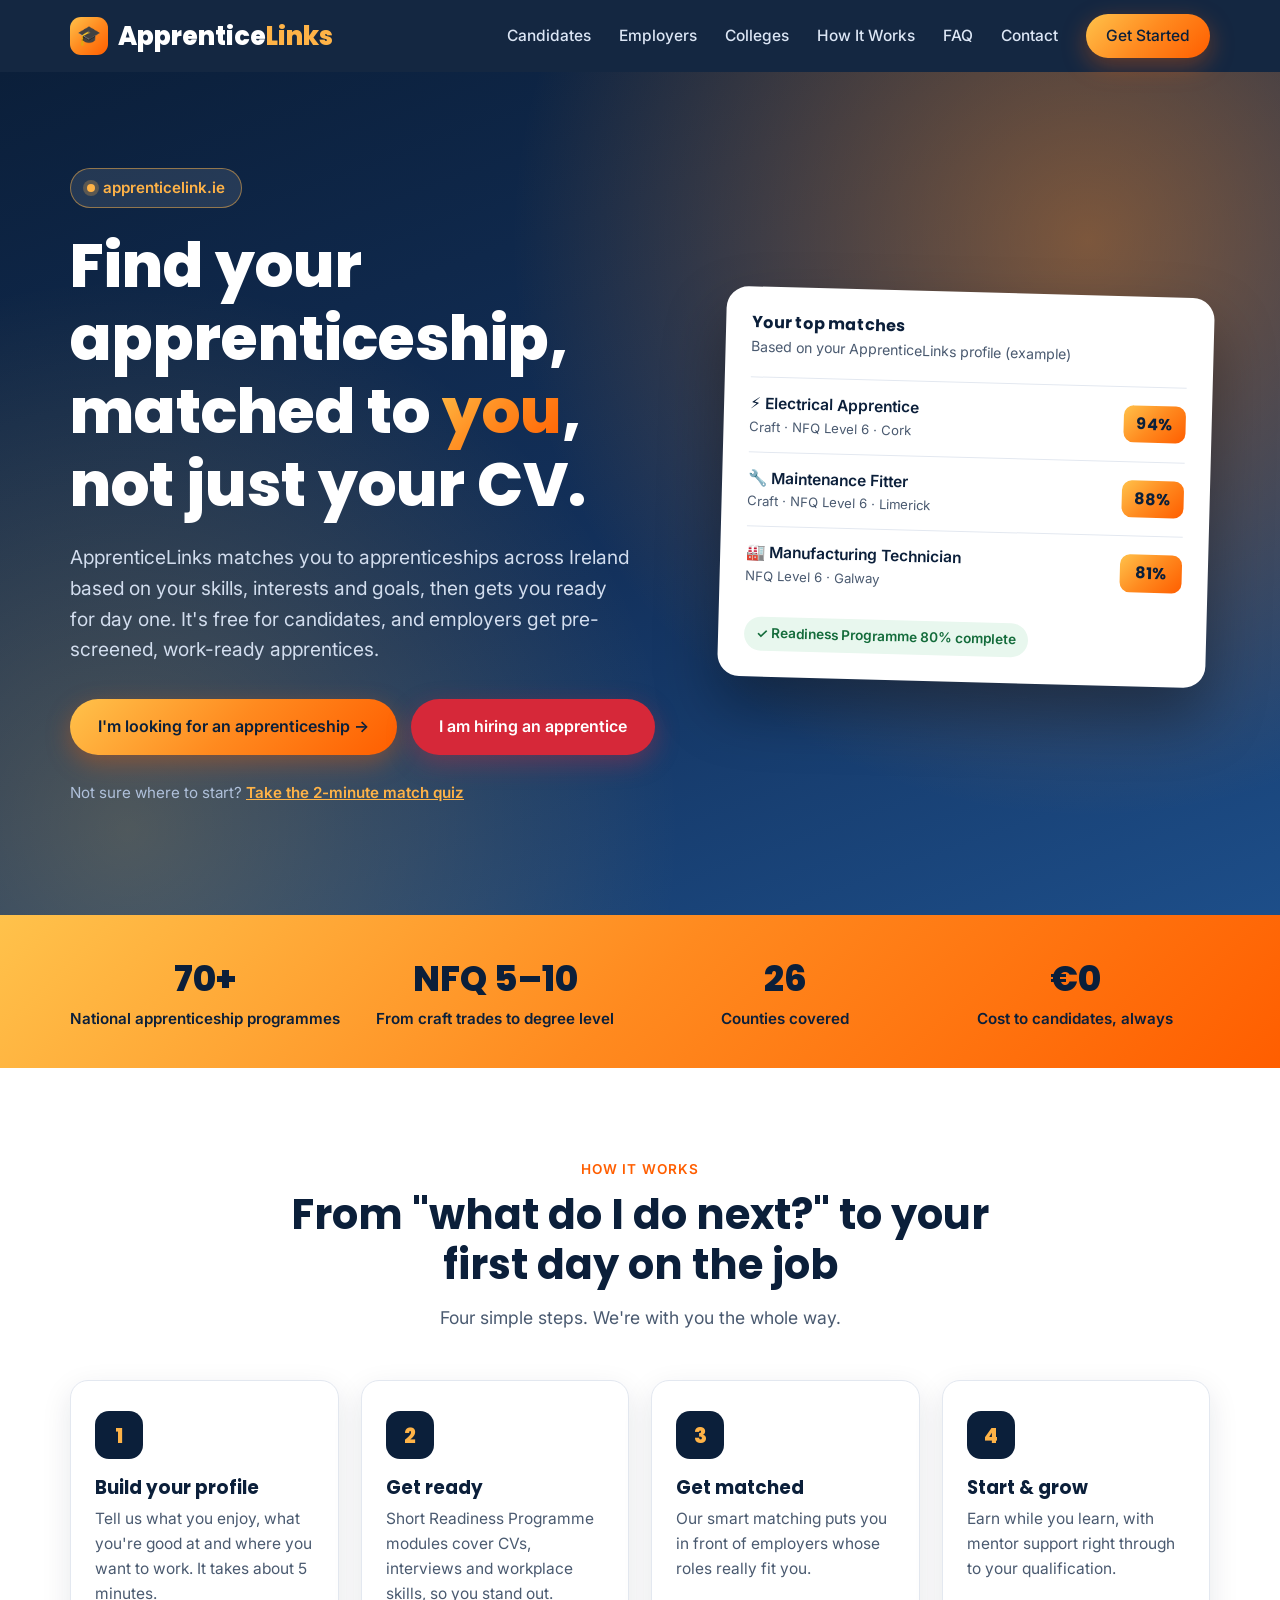
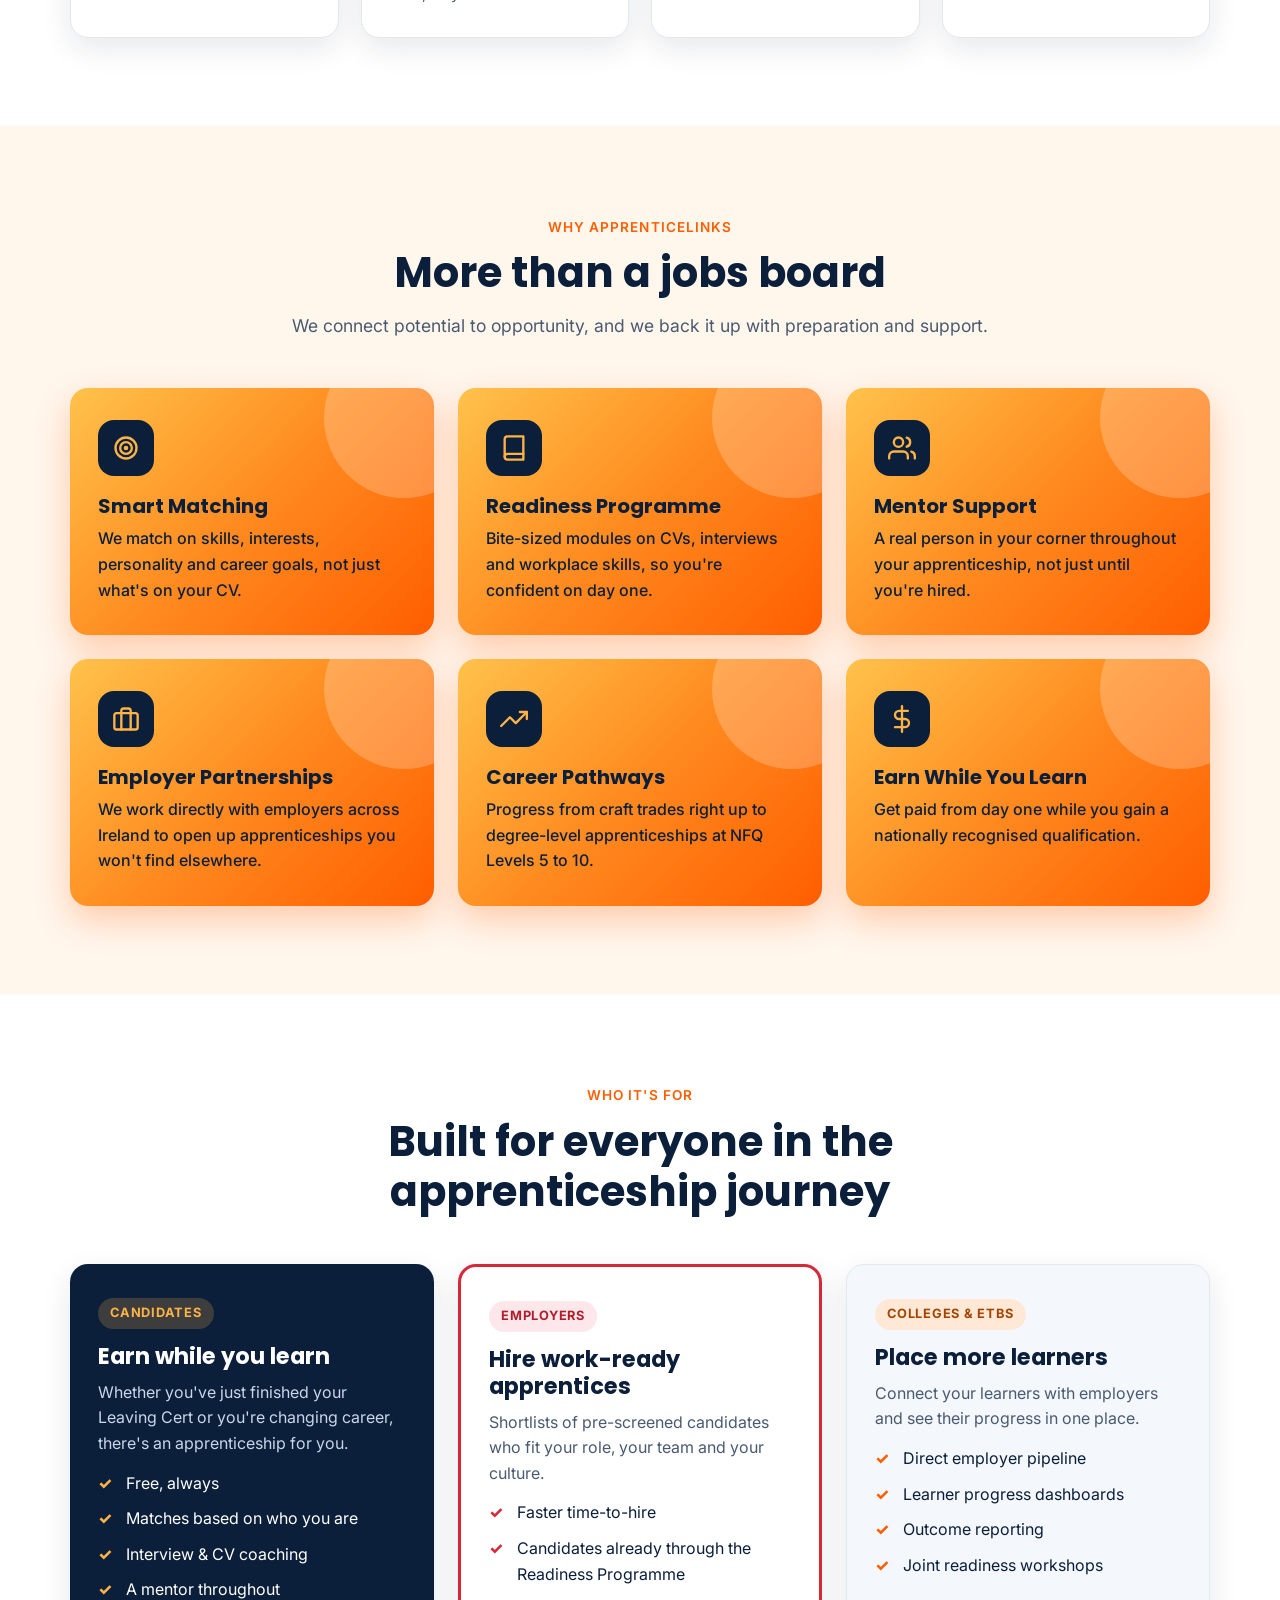
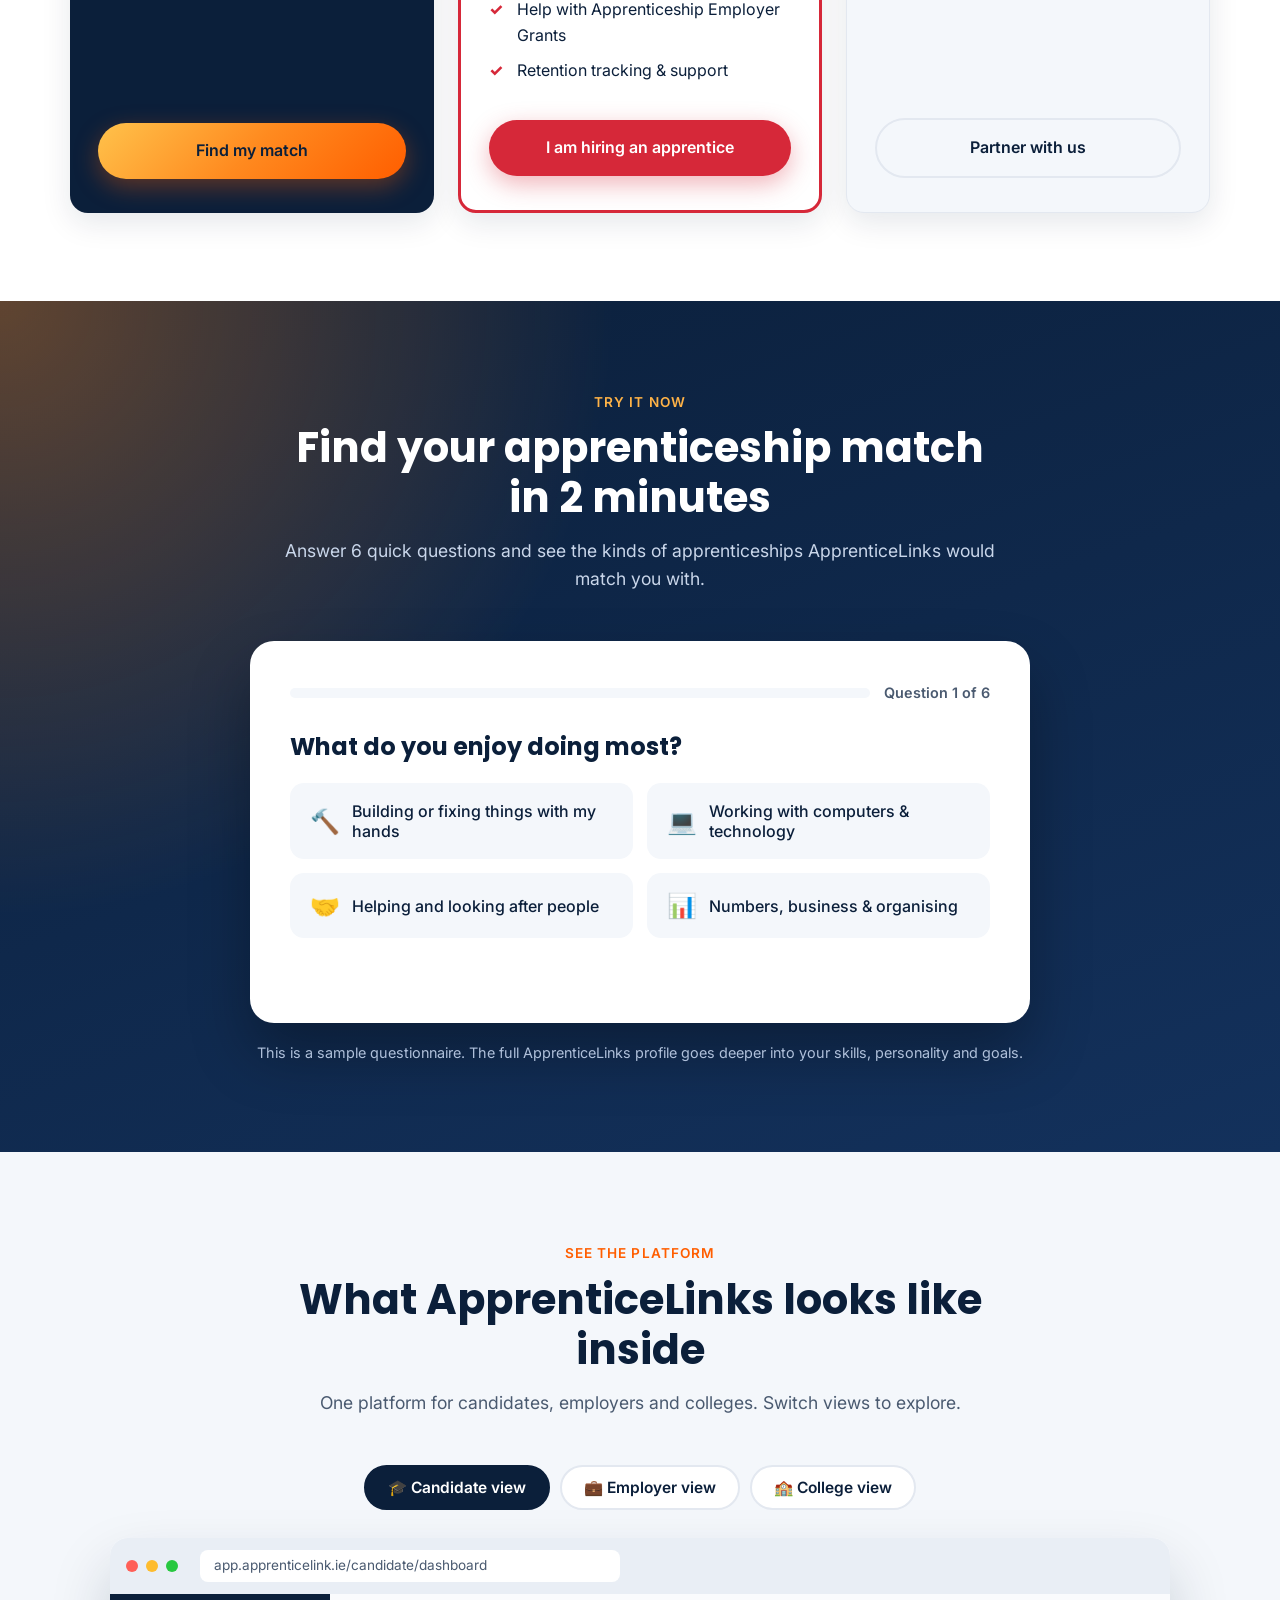
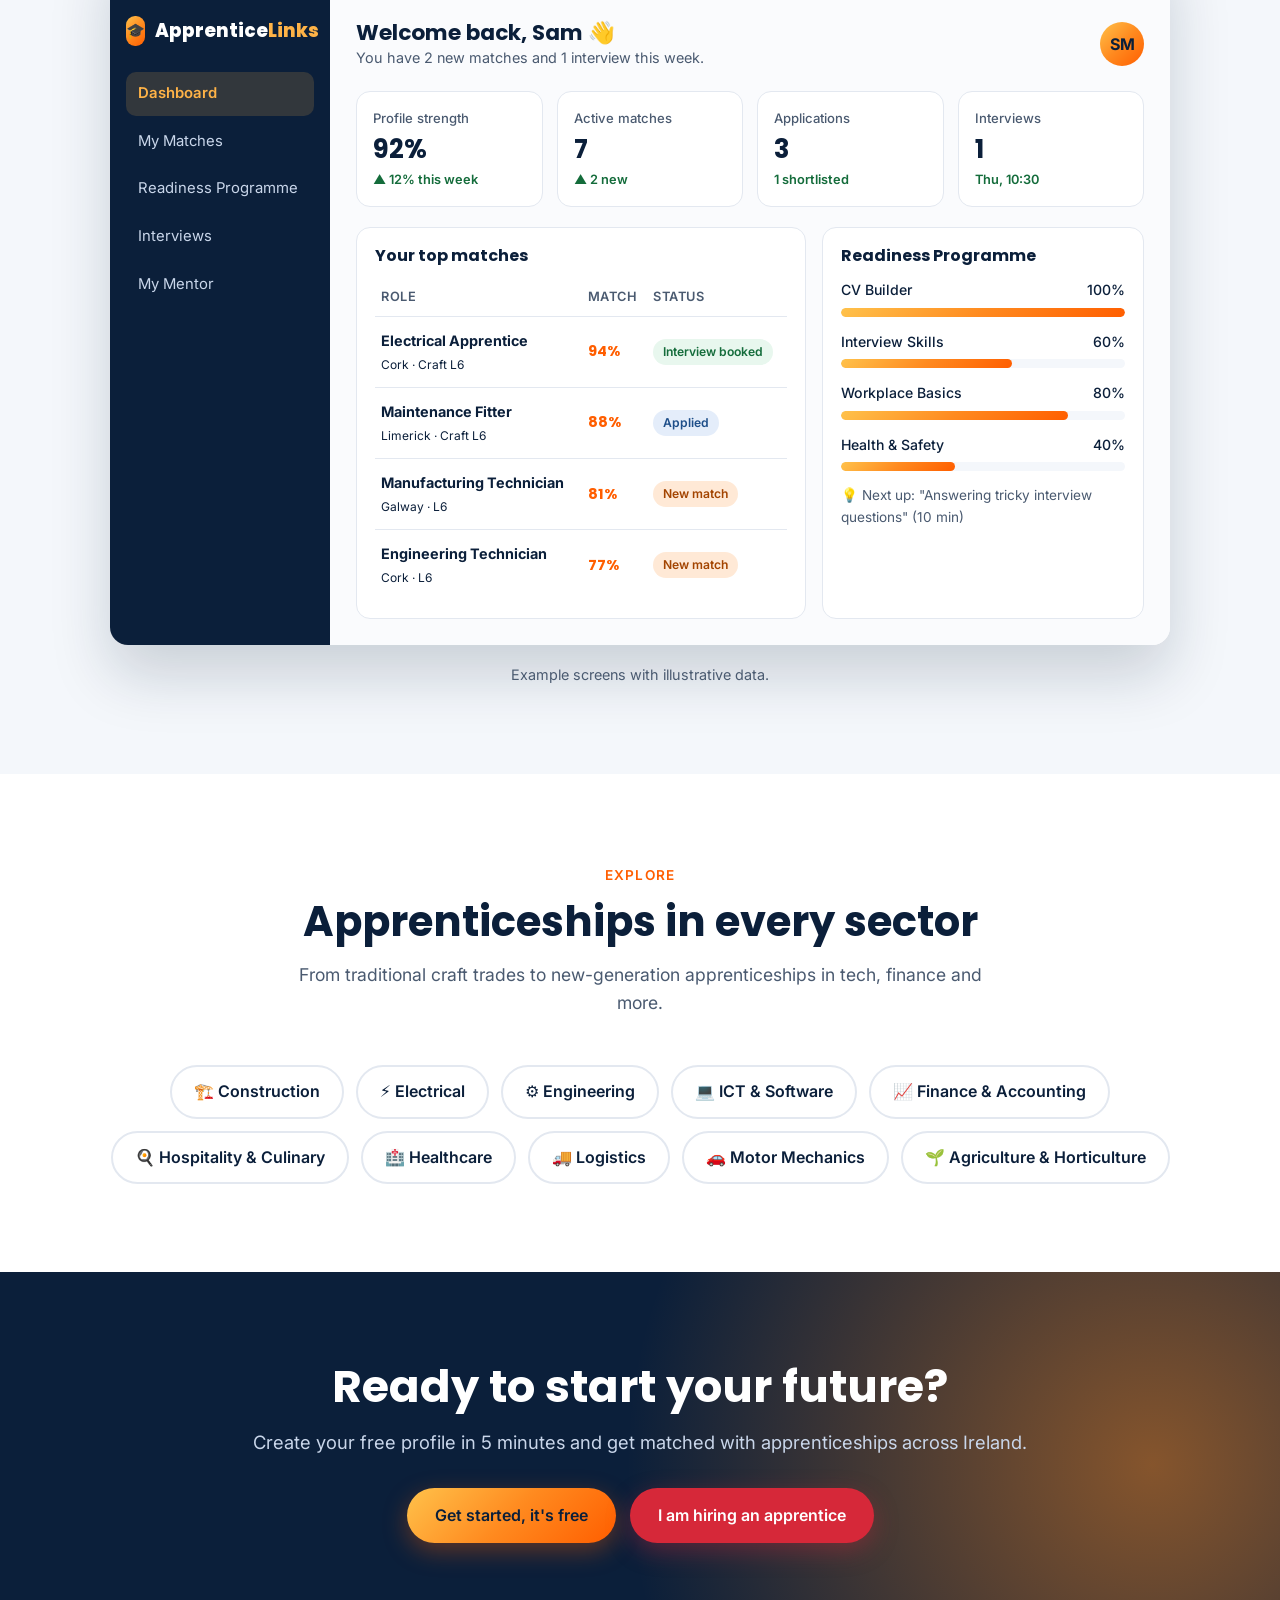
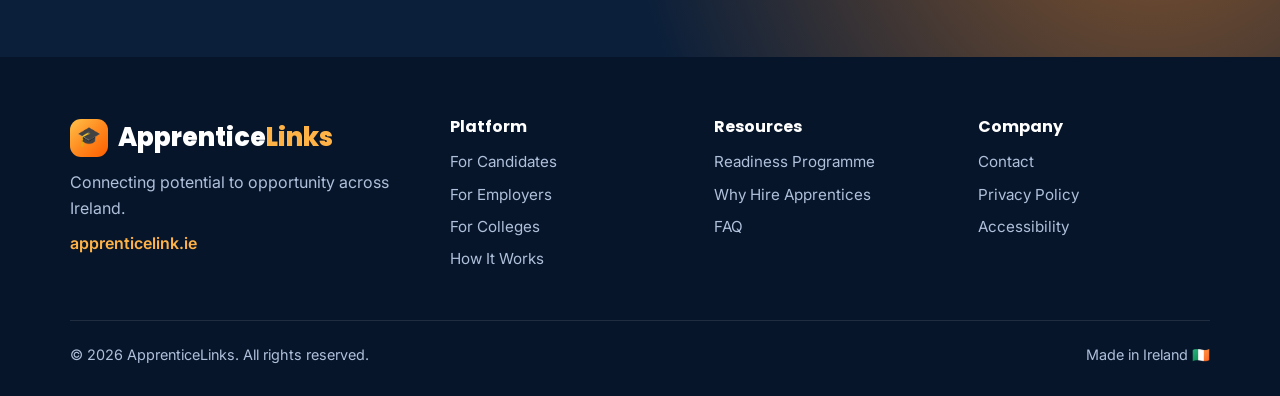
==== commit 3e41e897: "Restyle all pages to match the new homepage Moves the homepage styles into the shared styles.css and" ====
--- a/index.html
+++ b/index.html
@@ -8,539 +8,7 @@
   <link rel="preconnect" href="https://fonts.googleapis.com">
   <link rel="preconnect" href="https://fonts.gstatic.com" crossorigin>
   <link href="https://fonts.googleapis.com/css2?family=Poppins:wght@600;700;800&family=Inter:wght@400;500;600&display=swap" rel="stylesheet">
-  <style>
-    :root {
-      --navy: #0B1F3A;
-      --navy-2: #13315C;
-      --navy-3: #1D4E89;
-      --orange: #FF7A1A;
-      --orange-light: #FFB347;
-      --orange-bright: #FF5E00;
-      --orange-grad: linear-gradient(135deg, #FFC24B 0%, #FF8A1F 50%, #FF5E00 100%);
-      --red: #D62839;
-      --red-dark: #B01E2E;
-      --bg: #FFFFFF;
-      --bg-soft: #FFF6EC;
-      --bg-grey: #F4F7FB;
-      --text: #0B1F3A;
-      --muted: #4A5A70;
-      --border: #E3E8F0;
-      --radius: 18px;
-      --shadow: 0 10px 30px rgba(11, 31, 58, 0.10);
-    }
-
-    * { box-sizing: border-box; margin: 0; padding: 0; }
-    html { scroll-behavior: smooth; }
-    body {
-      font-family: 'Inter', system-ui, -apple-system, sans-serif;
-      color: var(--text);
-      background: var(--bg);
-      line-height: 1.6;
-    }
-    h1, h2, h3, h4 { font-family: 'Poppins', sans-serif; line-height: 1.2; }
-    a { color: inherit; }
-    .container { max-width: 1180px; margin: 0 auto; padding: 0 20px; }
-    section { padding: 88px 0; scroll-margin-top: 72px; }
-    .aud { scroll-margin-top: 90px; }
-    .section-head { text-align: center; max-width: 720px; margin: 0 auto 48px; }
-    .eyebrow {
-      display: inline-block;
-      font-weight: 600;
-      font-size: 0.85rem;
-      letter-spacing: 0.08em;
-      text-transform: uppercase;
-      color: var(--orange-bright);
-      margin-bottom: 10px;
-    }
-    .section-head h2 { font-size: clamp(1.8rem, 4vw, 2.6rem); margin-bottom: 14px; }
-    .section-head p { color: var(--muted); font-size: 1.1rem; }
-
-    /* ---------- Buttons ---------- */
-    .btn {
-      display: inline-flex;
-      align-items: center;
-      justify-content: center;
-      gap: 8px;
-      padding: 15px 28px;
-      border-radius: 999px;
-      font-weight: 600;
-      font-size: 1rem;
-      text-decoration: none;
-      border: none;
-      cursor: pointer;
-      transition: transform 0.15s ease, box-shadow 0.15s ease, filter 0.15s ease;
-      font-family: inherit;
-    }
-    .btn:hover { transform: translateY(-2px); filter: brightness(1.05); }
-    .btn:focus-visible { outline: 3px solid var(--orange-light); outline-offset: 3px; }
-    .btn-orange { background: var(--orange-grad); color: var(--navy); box-shadow: 0 8px 24px rgba(255, 94, 0, 0.35); }
-    .btn-red { background: var(--red); color: #fff; box-shadow: 0 8px 24px rgba(214, 40, 57, 0.35); }
-    .btn-red:hover { background: var(--red-dark); }
-    .btn-ghost { background: transparent; color: var(--navy); border: 2px solid var(--border); }
-    .btn-ghost:hover { border-color: var(--orange); }
-    .btn-sm { padding: 10px 20px; font-size: 0.95rem; }
-
-    /* ---------- Header ---------- */
-    header {
-      position: sticky;
-      top: 0;
-      z-index: 50;
-      background: rgba(11, 31, 58, 0.96);
-      backdrop-filter: blur(8px);
-    }
-    .nav-bar { display: flex; align-items: center; justify-content: space-between; height: 72px; }
-    .logo {
-      font-family: 'Poppins', sans-serif;
-      font-weight: 800;
-      font-size: 1.6rem;
-      color: #fff;
-      text-decoration: none;
-      display: flex;
-      align-items: center;
-      gap: 10px;
-    }
-    .logo-mark {
-      width: 38px; height: 38px;
-      border-radius: 11px;
-      background: var(--orange-grad);
-      display: grid; place-items: center;
-      color: var(--navy);
-      font-size: 1.2rem;
-    }
-    .logo span.accent { color: var(--orange-light); }
-    nav.main-nav { display: flex; align-items: center; gap: 28px; }
-    nav.main-nav a { color: #DCE6F5; text-decoration: none; font-weight: 500; font-size: 0.97rem; }
-    nav.main-nav a:hover { color: var(--orange-light); }
-    nav.main-nav a.btn { color: var(--navy); }
-    .menu-toggle {
-      display: none;
-      background: none; border: none; color: #fff;
-      font-size: 1.7rem; cursor: pointer;
-    }
-
-    /* ---------- Hero ---------- */
-    .hero {
-      position: relative;
-      overflow: hidden;
-      background:
-        radial-gradient(circle at 85% 20%, rgba(255, 138, 31, 0.45), transparent 45%),
-        radial-gradient(circle at 10% 90%, rgba(255, 194, 75, 0.25), transparent 40%),
-        linear-gradient(160deg, var(--navy) 0%, var(--navy-2) 55%, var(--navy-3) 100%);
-      color: #fff;
-      padding: 96px 0 110px;
-    }
-    .hero-grid { display: grid; grid-template-columns: 1.1fr 0.9fr; gap: 56px; align-items: center; }
-    .domain-pill {
-      display: inline-flex; align-items: center; gap: 8px;
-      background: rgba(255, 255, 255, 0.1);
-      border: 1px solid rgba(255, 179, 71, 0.5);
-      color: var(--orange-light);
-      padding: 7px 16px;
-      border-radius: 999px;
-      font-weight: 600;
-      font-size: 0.95rem;
-      margin-bottom: 22px;
-    }
-    .domain-pill::before {
-      content: '';
-      width: 8px; height: 8px; border-radius: 50%;
-      background: var(--orange-light);
-      box-shadow: 0 0 0 4px rgba(255, 179, 71, 0.25);
-    }
-    .hero h1 { font-size: clamp(2.3rem, 5.4vw, 3.8rem); font-weight: 800; margin-bottom: 20px; }
-    .hero h1 .hl {
-      background: var(--orange-grad);
-      -webkit-background-clip: text;
-      background-clip: text;
-      color: transparent;
-    }
-    .hero .subtitle { font-size: 1.2rem; color: #D2DDEE; max-width: 560px; margin-bottom: 34px; }
-    .button-container { display: flex; flex-wrap: wrap; gap: 14px; margin-bottom: 26px; }
-    .hero-note { font-size: 0.95rem; color: #AFC0DA; }
-    .hero-note a { color: var(--orange-light); font-weight: 600; }
-
-    .hero-card {
-      background: #fff;
-      color: var(--navy);
-      border-radius: 22px;
-      padding: 26px;
-      box-shadow: 0 30px 60px rgba(0, 0, 0, 0.35);
-      transform: rotate(1.5deg);
-    }
-    .hero-card h4 { font-size: 1rem; margin-bottom: 4px; }
-    .hero-card .small { color: var(--muted); font-size: 0.88rem; margin-bottom: 18px; }
-    .match-row {
-      display: flex; align-items: center; justify-content: space-between; gap: 12px;
-      padding: 14px 0;
-      border-top: 1px solid var(--border);
-    }
-    .match-row .role { font-weight: 600; font-size: 0.97rem; }
-    .match-row .meta { font-size: 0.82rem; color: var(--muted); }
-    .score {
-      flex-shrink: 0;
-      min-width: 62px;
-      text-align: center;
-      font-weight: 700;
-      font-family: 'Poppins', sans-serif;
-      padding: 6px 10px;
-      border-radius: 10px;
-      background: var(--orange-grad);
-      color: var(--navy);
-    }
-    .hero-card .badge-float {
-      display: inline-block;
-      margin-top: 16px;
-      background: #E8F7EE;
-      color: #146C3B;
-      font-weight: 600;
-      font-size: 0.85rem;
-      padding: 6px 12px;
-      border-radius: 999px;
-    }
-
-    /* ---------- Stats ---------- */
-    .stats { background: var(--orange-grad); padding: 36px 0; }
-    .stats-grid { display: grid; grid-template-columns: repeat(4, 1fr); gap: 20px; text-align: center; color: var(--navy); }
-    .stat .num { font-family: 'Poppins', sans-serif; font-size: 2.2rem; font-weight: 800; }
-    .stat .label { font-weight: 600; font-size: 0.95rem; }
-
-    /* ---------- Steps ---------- */
-    .steps { display: grid; grid-template-columns: repeat(4, 1fr); gap: 22px; counter-reset: step; }
-    .step {
-      position: relative;
-      background: #fff;
-      border: 1px solid var(--border);
-      border-radius: var(--radius);
-      padding: 30px 24px;
-      box-shadow: var(--shadow);
-    }
-    .step-num {
-      width: 48px; height: 48px; border-radius: 14px;
-      display: grid; place-items: center;
-      background: var(--navy);
-      color: var(--orange-light);
-      font-family: 'Poppins', sans-serif;
-      font-weight: 800;
-      font-size: 1.3rem;
-      margin-bottom: 18px;
-    }
-    .step h3 { font-size: 1.15rem; margin-bottom: 8px; }
-    .step p { color: var(--muted); font-size: 0.97rem; }
-
-    /* ---------- Feature boxes (bright orange gradient) ---------- */
-    .why { background: var(--bg-soft); }
-    .feature-grid { display: grid; grid-template-columns: repeat(3, 1fr); gap: 24px; }
-    .feature {
-      background: var(--orange-grad);
-      border-radius: var(--radius);
-      padding: 32px 28px;
-      color: var(--navy);
-      box-shadow: 0 14px 34px rgba(255, 94, 0, 0.28);
-      transition: transform 0.2s ease, box-shadow 0.2s ease;
-      position: relative;
-      overflow: hidden;
-    }
-    .feature::after {
-      content: '';
-      position: absolute;
-      width: 160px; height: 160px;
-      right: -50px; top: -50px;
-      border-radius: 50%;
-      background: rgba(255, 255, 255, 0.22);
-    }
-    .feature:hover { transform: translateY(-6px); box-shadow: 0 20px 40px rgba(255, 94, 0, 0.38); }
-    .feature-icon {
-      width: 56px; height: 56px;
-      border-radius: 16px;
-      background: var(--navy);
-      display: grid; place-items: center;
-      margin-bottom: 18px;
-    }
-    .feature-icon svg { width: 28px; height: 28px; stroke: var(--orange-light); fill: none; stroke-width: 2; stroke-linecap: round; stroke-linejoin: round; }
-    .feature h3 { font-size: 1.25rem; margin-bottom: 8px; }
-    .feature p { font-weight: 500; }
-
-    /* ---------- Audience ---------- */
-    .audience-grid { display: grid; grid-template-columns: repeat(3, 1fr); gap: 24px; }
-    .aud {
-      border-radius: var(--radius);
-      padding: 34px 28px;
-      display: flex; flex-direction: column;
-      box-shadow: var(--shadow);
-    }
-    .aud h3 { font-size: 1.4rem; margin-bottom: 10px; }
-    .aud ul { list-style: none; margin: 14px 0 26px; flex-grow: 1; }
-    .aud li { padding-left: 28px; position: relative; margin-bottom: 10px; }
-    .aud li::before {
-      content: '✓';
-      position: absolute; left: 0; top: 0;
-      font-weight: 800;
-    }
-    .aud-candidates { background: var(--navy); color: #fff; }
-    .aud-candidates li::before { color: var(--orange-light); }
-    .aud-candidates p { color: #C9D6EA; }
-    .aud-employers { background: #fff; border: 3px solid var(--red); }
-    .aud-employers li::before { color: var(--red); }
-    .aud-employers p { color: var(--muted); }
-    .aud-colleges { background: var(--bg-grey); border: 1px solid var(--border); }
-    .aud-colleges li::before { color: var(--orange-bright); }
-    .aud-colleges p { color: var(--muted); }
-    .aud .tag {
-      display: inline-block; align-self: flex-start;
-      font-size: 0.8rem; font-weight: 700; text-transform: uppercase; letter-spacing: 0.06em;
-      padding: 5px 12px; border-radius: 999px; margin-bottom: 14px;
-    }
-    .aud-candidates .tag { background: rgba(255, 179, 71, 0.2); color: var(--orange-light); }
-    .aud-employers .tag { background: #FDE7EA; color: var(--red-dark); }
-    .aud-colleges .tag { background: #FFE9D6; color: #A34400; }
-
-    /* ---------- Quiz ---------- */
-    .quiz-section {
-      background:
-        radial-gradient(circle at 0% 0%, rgba(255, 138, 31, 0.35), transparent 40%),
-        linear-gradient(160deg, var(--navy) 0%, var(--navy-2) 100%);
-      color: #fff;
-    }
-    .quiz-section .section-head p { color: #C9D6EA; }
-    .quiz-section .eyebrow { color: var(--orange-light); }
-    .quiz-card {
-      max-width: 780px;
-      margin: 0 auto;
-      background: #fff;
-      color: var(--navy);
-      border-radius: 24px;
-      padding: 40px;
-      box-shadow: 0 30px 60px rgba(0, 0, 0, 0.3);
-    }
-    .progress-wrap { display: flex; align-items: center; gap: 14px; margin-bottom: 28px; }
-    .progress { flex: 1; height: 10px; background: var(--bg-grey); border-radius: 999px; overflow: hidden; }
-    .progress-bar { height: 100%; width: 0; background: var(--orange-grad); border-radius: 999px; transition: width 0.35s ease; }
-    .progress-label { font-weight: 600; font-size: 0.9rem; color: var(--muted); white-space: nowrap; }
-    .q-title { font-size: 1.5rem; margin-bottom: 22px; }
-    .options { display: grid; grid-template-columns: 1fr 1fr; gap: 14px; }
-    .option {
-      text-align: left;
-      background: var(--bg-grey);
-      border: 2px solid transparent;
-      border-radius: 14px;
-      padding: 16px 18px;
-      font-family: inherit;
-      font-size: 1rem;
-      font-weight: 500;
-      color: var(--navy);
-      cursor: pointer;
-      display: flex; align-items: center; gap: 12px;
-      transition: border-color 0.15s ease, background 0.15s ease, transform 0.15s ease;
-    }
-    .option:hover { border-color: var(--orange); background: var(--bg-soft); transform: translateY(-2px); }
-    .option:focus-visible { outline: 3px solid var(--orange-light); outline-offset: 2px; }
-    .option .emoji { font-size: 1.5rem; }
-    .quiz-nav { display: flex; justify-content: space-between; margin-top: 26px; }
-    .link-btn { background: none; border: none; color: var(--muted); font-weight: 600; cursor: pointer; font-family: inherit; font-size: 0.95rem; }
-    .link-btn:hover { color: var(--orange-bright); }
-    .link-btn[disabled] { visibility: hidden; }
-
-    .results h3 { font-size: 1.6rem; margin-bottom: 6px; }
-    .results .intro { color: var(--muted); margin-bottom: 22px; }
-    .result-item {
-      display: flex; align-items: center; gap: 16px;
-      padding: 18px;
-      border: 1px solid var(--border);
-      border-radius: 14px;
-      margin-bottom: 12px;
-    }
-    .result-item.top { border: 2px solid var(--orange); background: var(--bg-soft); }
-    .result-item .info { flex: 1; }
-    .result-item .role { font-weight: 700; font-size: 1.05rem; }
-    .result-item .meta { font-size: 0.88rem; color: var(--muted); }
-    .result-item .score { font-size: 1.1rem; }
-    .next-box {
-      margin-top: 22px;
-      background: var(--navy);
-      color: #fff;
-      border-radius: 16px;
-      padding: 22px;
-    }
-    .next-box h4 { color: var(--orange-light); margin-bottom: 8px; }
-    .next-box ol { padding-left: 20px; color: #D2DDEE; }
-    .results .actions { display: flex; flex-wrap: wrap; gap: 12px; margin-top: 24px; }
-    .demo-note { text-align: center; color: #AFC0DA; font-size: 0.9rem; margin-top: 18px; }
-
-    /* ---------- System demo ---------- */
-    .demo { background: var(--bg-grey); }
-    .tabs { display: flex; justify-content: center; gap: 10px; margin-bottom: 28px; flex-wrap: wrap; }
-    .tab {
-      padding: 11px 22px;
-      border-radius: 999px;
-      border: 2px solid var(--border);
-      background: #fff;
-      font-family: inherit;
-      font-weight: 600;
-      font-size: 0.97rem;
-      color: var(--navy);
-      cursor: pointer;
-    }
-    .tab[aria-selected="true"] { background: var(--navy); color: #fff; border-color: var(--navy); }
-    .browser {
-      max-width: 1060px;
-      margin: 0 auto;
-      background: #fff;
-      border-radius: 18px;
-      box-shadow: 0 30px 60px rgba(11, 31, 58, 0.18);
-      overflow: hidden;
-    }
-    .browser-bar {
-      display: flex; align-items: center; gap: 8px;
-      background: #E9EEF5;
-      padding: 12px 16px;
-    }
-    .dot { width: 12px; height: 12px; border-radius: 50%; }
-    .dot.r { background: #FF5F57; } .dot.y { background: #FEBC2E; } .dot.g { background: #28C840; }
-    .url {
-      margin-left: 14px;
-      background: #fff;
-      border-radius: 8px;
-      padding: 5px 14px;
-      font-size: 0.85rem;
-      color: var(--muted);
-      flex: 1;
-      max-width: 420px;
-      overflow: hidden; white-space: nowrap; text-overflow: ellipsis;
-    }
-    .app { display: grid; grid-template-columns: 220px minmax(0, 1fr); min-height: 520px; }
-    .sidebar { background: var(--navy); color: #C9D6EA; padding: 22px 16px; }
-    .sidebar .logo { font-size: 1.15rem; margin-bottom: 26px; }
-    .sidebar .logo-mark { width: 30px; height: 30px; font-size: 0.95rem; border-radius: 9px; }
-    .side-link { display: block; padding: 10px 12px; border-radius: 10px; font-size: 0.93rem; margin-bottom: 4px; }
-    .side-link.active { background: rgba(255, 179, 71, 0.16); color: var(--orange-light); font-weight: 600; }
-    .app-main { padding: 26px; background: #FAFBFD; }
-    .app-top { display: flex; justify-content: space-between; align-items: center; gap: 16px; margin-bottom: 22px; flex-wrap: wrap; }
-    .app-top h3 { font-size: 1.35rem; }
-    .app-top .sub { color: var(--muted); font-size: 0.9rem; }
-    .avatar {
-      width: 44px; height: 44px; border-radius: 50%;
-      background: var(--orange-grad);
-      display: grid; place-items: center;
-      font-weight: 700; color: var(--navy);
-      flex-shrink: 0;
-    }
-    .kpis { display: grid; grid-template-columns: repeat(4, 1fr); gap: 14px; margin-bottom: 20px; }
-    .kpi { background: #fff; border: 1px solid var(--border); border-radius: 14px; padding: 16px; }
-    .kpi .k-label { font-size: 0.82rem; color: var(--muted); font-weight: 500; }
-    .kpi .k-val { font-family: 'Poppins', sans-serif; font-size: 1.6rem; font-weight: 700; }
-    .kpi .k-delta { font-size: 0.8rem; color: #146C3B; font-weight: 600; }
-    .panels { display: grid; grid-template-columns: minmax(0, 1.4fr) minmax(0, 1fr); gap: 16px; }
-    .panel, .kpi { min-width: 0; }
-    .panel { background: #fff; border: 1px solid var(--border); border-radius: 14px; padding: 18px; }
-    .panel h4 { font-size: 1rem; margin-bottom: 14px; }
-    .bar-row { margin-bottom: 14px; }
-    .bar-row .lbl { display: flex; justify-content: space-between; font-size: 0.88rem; font-weight: 500; margin-bottom: 6px; }
-    .bar { height: 9px; background: var(--bg-grey); border-radius: 999px; overflow: hidden; }
-    .bar span { display: block; height: 100%; background: var(--orange-grad); border-radius: 999px; }
-    .chip {
-      display: inline-block;
-      font-size: 0.76rem;
-      font-weight: 600;
-      padding: 3px 10px;
-      border-radius: 999px;
-      white-space: nowrap;
-    }
-    .chip.green { background: #E8F7EE; color: #146C3B; }
-    .chip.orange { background: #FFE9D6; color: #A34400; }
-    .chip.blue { background: #E4EDFA; color: var(--navy-3); }
-    .chip.red { background: #FDE7EA; color: var(--red-dark); }
-    table { width: 100%; border-collapse: collapse; font-size: 0.9rem; }
-    th { text-align: left; color: var(--muted); font-weight: 600; font-size: 0.8rem; text-transform: uppercase; letter-spacing: 0.04em; padding: 8px 6px; border-bottom: 1px solid var(--border); }
-    td { padding: 12px 6px; border-bottom: 1px solid var(--border); vertical-align: middle; }
-    tr:last-child td { border-bottom: none; }
-    .mini-score { font-weight: 700; color: var(--orange-bright); font-family: 'Poppins', sans-serif; }
-    .mini-btn {
-      background: var(--navy); color: #fff; border: none; border-radius: 8px;
-      padding: 6px 12px; font-size: 0.8rem; font-weight: 600; cursor: pointer; font-family: inherit;
-    }
-    .table-wrap { overflow-x: auto; }
-    .demo-caption { text-align: center; color: var(--muted); font-size: 0.9rem; margin-top: 18px; }
-    [hidden] { display: none !important; }
-
-    /* ---------- Sectors ---------- */
-    .sector-list { display: flex; flex-wrap: wrap; justify-content: center; gap: 12px; }
-    .sector {
-      padding: 12px 22px;
-      border-radius: 999px;
-      background: #fff;
-      border: 2px solid var(--border);
-      font-weight: 600;
-      text-decoration: none;
-      transition: all 0.15s ease;
-    }
-    .sector:hover { background: var(--orange-grad); border-color: transparent; }
-
-    /* ---------- Final CTA ---------- */
-    .cta {
-      background:
-        radial-gradient(circle at 90% 50%, rgba(255, 138, 31, 0.5), transparent 45%),
-        var(--navy);
-      color: #fff;
-      text-align: center;
-    }
-    .cta h2 { font-size: clamp(1.9rem, 4vw, 2.8rem); margin-bottom: 14px; }
-    .cta p { color: #C9D6EA; font-size: 1.15rem; margin-bottom: 30px; }
-    .cta .button-container { justify-content: center; }
-
-    /* ---------- Footer ---------- */
-    footer { background: #07152A; color: #AFC0DA; padding: 60px 0 30px; }
-    .footer-grid { display: grid; grid-template-columns: 1.5fr 1fr 1fr 1fr; gap: 32px; margin-bottom: 40px; }
-    footer h4 { color: #fff; font-size: 1rem; margin-bottom: 14px; }
-    footer a { display: block; color: #AFC0DA; text-decoration: none; margin-bottom: 8px; font-size: 0.95rem; }
-    footer a:hover { color: var(--orange-light); }
-    footer .logo { margin-bottom: 12px; }
-    .footer-bottom { border-top: 1px solid rgba(255, 255, 255, 0.1); padding-top: 22px; font-size: 0.9rem; display: flex; justify-content: space-between; flex-wrap: wrap; gap: 10px; }
-
-    /* ---------- Responsive ---------- */
-    @media (max-width: 960px) {
-      .hero-grid { grid-template-columns: 1fr; }
-      .hero-card { transform: none; max-width: 520px; }
-      .steps { grid-template-columns: 1fr 1fr; }
-      .feature-grid, .audience-grid { grid-template-columns: 1fr 1fr; }
-      .app { grid-template-columns: minmax(0, 1fr); }
-      .sidebar { display: none; }
-      .panels { grid-template-columns: minmax(0, 1fr); }
-      .footer-grid { grid-template-columns: 1fr 1fr; }
-    }
-    @media (max-width: 860px) {
-      .menu-toggle { display: block; }
-      nav.main-nav {
-        display: none;
-        position: absolute;
-        top: 72px; left: 0; right: 0;
-        flex-direction: column;
-        align-items: stretch;
-        gap: 0;
-        background: var(--navy);
-        padding: 10px 20px 20px;
-      }
-      nav.main-nav.open { display: flex; }
-      nav.main-nav a { padding: 12px 0; border-bottom: 1px solid rgba(255, 255, 255, 0.08); }
-      nav.main-nav .btn { margin-top: 12px; border-bottom: none; }
-    }
-    @media (max-width: 640px) {
-      section { padding: 64px 0; }
-      .container { padding: 0 16px; }
-      .hero { padding: 64px 0 80px; }
-      .button-container .btn { width: 100%; }
-      .stats-grid { grid-template-columns: 1fr 1fr; }
-      .steps, .feature-grid, .audience-grid { grid-template-columns: 1fr; }
-      .quiz-card { padding: 26px 20px; }
-      .options { grid-template-columns: 1fr; }
-      .kpis { grid-template-columns: 1fr 1fr; }
-      .app-main { padding: 16px; }
-      #view-employer th:last-child, #view-employer td:last-child { display: none; }
-      .footer-grid { grid-template-columns: 1fr; }
-    }
-    @media (prefers-reduced-motion: reduce) {
-      * { transition: none !important; scroll-behavior: auto !important; }
-    }
-  </style>
+  <link rel="stylesheet" href="styles.css">
 </head>
 <body>
 
@@ -556,8 +24,9 @@
         <a href="for-candidates.html">Candidates</a>
         <a href="for-employers.html">Employers</a>
         <a href="for-colleges.html">Colleges</a>
-        <a href="#how-it-works">How It Works</a>
-        <a href="#demo">See the Platform</a>
+        <a href="how-it-works.html">How It Works</a>
+        <a href="faq.html">FAQ</a>
+        <a href="contact.html">Contact</a>
         <a href="#quiz" class="btn btn-orange btn-sm">Get Started</a>
       </nav>
     </div>
@@ -1019,22 +488,8 @@
     </div>
   </footer>
 
+  <script src="site.js"></script>
   <script>
-    // ---------- Footer year ----------
-    document.getElementById('year').textContent = new Date().getFullYear();
-
-    // ---------- Mobile menu ----------
-    const toggle = document.querySelector('.menu-toggle');
-    const nav = document.getElementById('main-nav');
-    toggle.addEventListener('click', () => {
-      const open = nav.classList.toggle('open');
-      toggle.setAttribute('aria-expanded', open);
-    });
-    nav.querySelectorAll('a').forEach(a => a.addEventListener('click', () => {
-      nav.classList.remove('open');
-      toggle.setAttribute('aria-expanded', 'false');
-    }));
-
     // ---------- Sample questionnaire ----------
     const questions = [
       {
--- a/styles.css
+++ b/styles.css
@@ -0,0 +1,682 @@
+:root {
+  --navy: #0B1F3A;
+  --navy-2: #13315C;
+  --navy-3: #1D4E89;
+  --orange: #FF7A1A;
+  --orange-light: #FFB347;
+  --orange-bright: #FF5E00;
+  --orange-grad: linear-gradient(135deg, #FFC24B 0%, #FF8A1F 50%, #FF5E00 100%);
+  --red: #D62839;
+  --red-dark: #B01E2E;
+  --bg: #FFFFFF;
+  --bg-soft: #FFF6EC;
+  --bg-grey: #F4F7FB;
+  --text: #0B1F3A;
+  --muted: #4A5A70;
+  --border: #E3E8F0;
+  --radius: 18px;
+  --shadow: 0 10px 30px rgba(11, 31, 58, 0.10);
+}
+
+* { box-sizing: border-box; margin: 0; padding: 0; }
+html { scroll-behavior: smooth; }
+body {
+  font-family: 'Inter', system-ui, -apple-system, sans-serif;
+  color: var(--text);
+  background: var(--bg);
+  line-height: 1.6;
+}
+h1, h2, h3, h4 { font-family: 'Poppins', sans-serif; line-height: 1.2; }
+a { color: inherit; }
+.container { max-width: 1180px; margin: 0 auto; padding: 0 20px; }
+section { padding: 88px 0; scroll-margin-top: 72px; }
+.aud { scroll-margin-top: 90px; }
+.section-head { text-align: center; max-width: 720px; margin: 0 auto 48px; }
+.eyebrow {
+  display: inline-block;
+  font-weight: 600;
+  font-size: 0.85rem;
+  letter-spacing: 0.08em;
+  text-transform: uppercase;
+  color: var(--orange-bright);
+  margin-bottom: 10px;
+}
+.section-head h2 { font-size: clamp(1.8rem, 4vw, 2.6rem); margin-bottom: 14px; }
+.section-head p { color: var(--muted); font-size: 1.1rem; }
+
+/* ---------- Buttons ---------- */
+.btn {
+  display: inline-flex;
+  align-items: center;
+  justify-content: center;
+  gap: 8px;
+  padding: 15px 28px;
+  border-radius: 999px;
+  font-weight: 600;
+  font-size: 1rem;
+  text-decoration: none;
+  border: none;
+  cursor: pointer;
+  transition: transform 0.15s ease, box-shadow 0.15s ease, filter 0.15s ease;
+  font-family: inherit;
+}
+.btn:hover { transform: translateY(-2px); filter: brightness(1.05); }
+.btn:focus-visible { outline: 3px solid var(--orange-light); outline-offset: 3px; }
+.btn-orange { background: var(--orange-grad); color: var(--navy); box-shadow: 0 8px 24px rgba(255, 94, 0, 0.35); }
+.btn-red { background: var(--red); color: #fff; box-shadow: 0 8px 24px rgba(214, 40, 57, 0.35); }
+.btn-red:hover { background: var(--red-dark); }
+.btn-ghost { background: transparent; color: var(--navy); border: 2px solid var(--border); }
+.btn-ghost:hover { border-color: var(--orange); }
+.btn-sm { padding: 10px 20px; font-size: 0.95rem; }
+
+/* ---------- Header ---------- */
+header {
+  position: sticky;
+  top: 0;
+  z-index: 50;
+  background: rgba(11, 31, 58, 0.96);
+  backdrop-filter: blur(8px);
+}
+.nav-bar { display: flex; align-items: center; justify-content: space-between; height: 72px; }
+.logo {
+  font-family: 'Poppins', sans-serif;
+  font-weight: 800;
+  font-size: 1.6rem;
+  color: #fff;
+  text-decoration: none;
+  display: flex;
+  align-items: center;
+  gap: 10px;
+}
+.logo-mark {
+  width: 38px; height: 38px;
+  border-radius: 11px;
+  background: var(--orange-grad);
+  display: grid; place-items: center;
+  color: var(--navy);
+  font-size: 1.2rem;
+}
+.logo span.accent { color: var(--orange-light); }
+nav.main-nav { display: flex; align-items: center; gap: 28px; }
+nav.main-nav a { color: #DCE6F5; text-decoration: none; font-weight: 500; font-size: 0.97rem; }
+nav.main-nav a:hover { color: var(--orange-light); }
+nav.main-nav a.btn { color: var(--navy); }
+.menu-toggle {
+  display: none;
+  background: none; border: none; color: #fff;
+  font-size: 1.7rem; cursor: pointer;
+}
+
+/* ---------- Hero ---------- */
+.hero {
+  position: relative;
+  overflow: hidden;
+  background:
+    radial-gradient(circle at 85% 20%, rgba(255, 138, 31, 0.45), transparent 45%),
+    radial-gradient(circle at 10% 90%, rgba(255, 194, 75, 0.25), transparent 40%),
+    linear-gradient(160deg, var(--navy) 0%, var(--navy-2) 55%, var(--navy-3) 100%);
+  color: #fff;
+  padding: 96px 0 110px;
+}
+.hero-grid { display: grid; grid-template-columns: 1.1fr 0.9fr; gap: 56px; align-items: center; }
+.domain-pill {
+  display: inline-flex; align-items: center; gap: 8px;
+  background: rgba(255, 255, 255, 0.1);
+  border: 1px solid rgba(255, 179, 71, 0.5);
+  color: var(--orange-light);
+  padding: 7px 16px;
+  border-radius: 999px;
+  font-weight: 600;
+  font-size: 0.95rem;
+  margin-bottom: 22px;
+}
+.domain-pill::before {
+  content: '';
+  width: 8px; height: 8px; border-radius: 50%;
+  background: var(--orange-light);
+  box-shadow: 0 0 0 4px rgba(255, 179, 71, 0.25);
+}
+.hero h1 { font-size: clamp(2.3rem, 5.4vw, 3.8rem); font-weight: 800; margin-bottom: 20px; }
+.hero h1 .hl {
+  background: var(--orange-grad);
+  -webkit-background-clip: text;
+  background-clip: text;
+  color: transparent;
+}
+.hero .subtitle { font-size: 1.2rem; color: #D2DDEE; max-width: 560px; margin-bottom: 34px; }
+.button-container { display: flex; flex-wrap: wrap; gap: 14px; margin-bottom: 26px; }
+.hero-note { font-size: 0.95rem; color: #AFC0DA; }
+.hero-note a { color: var(--orange-light); font-weight: 600; }
+
+.hero-card {
+  background: #fff;
+  color: var(--navy);
+  border-radius: 22px;
+  padding: 26px;
+  box-shadow: 0 30px 60px rgba(0, 0, 0, 0.35);
+  transform: rotate(1.5deg);
+}
+.hero-card h4 { font-size: 1rem; margin-bottom: 4px; }
+.hero-card .small { color: var(--muted); font-size: 0.88rem; margin-bottom: 18px; }
+.match-row {
+  display: flex; align-items: center; justify-content: space-between; gap: 12px;
+  padding: 14px 0;
+  border-top: 1px solid var(--border);
+}
+.match-row .role { font-weight: 600; font-size: 0.97rem; }
+.match-row .meta { font-size: 0.82rem; color: var(--muted); }
+.score {
+  flex-shrink: 0;
+  min-width: 62px;
+  text-align: center;
+  font-weight: 700;
+  font-family: 'Poppins', sans-serif;
+  padding: 6px 10px;
+  border-radius: 10px;
+  background: var(--orange-grad);
+  color: var(--navy);
+}
+.hero-card .badge-float {
+  display: inline-block;
+  margin-top: 16px;
+  background: #E8F7EE;
+  color: #146C3B;
+  font-weight: 600;
+  font-size: 0.85rem;
+  padding: 6px 12px;
+  border-radius: 999px;
+}
+
+/* ---------- Stats ---------- */
+.stats { background: var(--orange-grad); padding: 36px 0; }
+.stats-grid { display: grid; grid-template-columns: repeat(4, 1fr); gap: 20px; text-align: center; color: var(--navy); }
+.stat .num { font-family: 'Poppins', sans-serif; font-size: 2.2rem; font-weight: 800; }
+.stat .label { font-weight: 600; font-size: 0.95rem; }
+
+/* ---------- Steps ---------- */
+.steps { display: grid; grid-template-columns: repeat(4, 1fr); gap: 22px; counter-reset: step; }
+.step {
+  position: relative;
+  background: #fff;
+  border: 1px solid var(--border);
+  border-radius: var(--radius);
+  padding: 30px 24px;
+  box-shadow: var(--shadow);
+}
+.step-num {
+  width: 48px; height: 48px; border-radius: 14px;
+  display: grid; place-items: center;
+  background: var(--navy);
+  color: var(--orange-light);
+  font-family: 'Poppins', sans-serif;
+  font-weight: 800;
+  font-size: 1.3rem;
+  margin-bottom: 18px;
+}
+.step h3 { font-size: 1.15rem; margin-bottom: 8px; }
+.step p { color: var(--muted); font-size: 0.97rem; }
+
+/* ---------- Feature boxes (bright orange gradient) ---------- */
+.why { background: var(--bg-soft); }
+.feature-grid { display: grid; grid-template-columns: repeat(3, 1fr); gap: 24px; }
+.feature {
+  background: var(--orange-grad);
+  border-radius: var(--radius);
+  padding: 32px 28px;
+  color: var(--navy);
+  box-shadow: 0 14px 34px rgba(255, 94, 0, 0.28);
+  transition: transform 0.2s ease, box-shadow 0.2s ease;
+  position: relative;
+  overflow: hidden;
+}
+.feature::after {
+  content: '';
+  position: absolute;
+  width: 160px; height: 160px;
+  right: -50px; top: -50px;
+  border-radius: 50%;
+  background: rgba(255, 255, 255, 0.22);
+}
+.feature:hover { transform: translateY(-6px); box-shadow: 0 20px 40px rgba(255, 94, 0, 0.38); }
+.feature-icon {
+  width: 56px; height: 56px;
+  border-radius: 16px;
+  background: var(--navy);
+  display: grid; place-items: center;
+  margin-bottom: 18px;
+}
+.feature-icon svg { width: 28px; height: 28px; stroke: var(--orange-light); fill: none; stroke-width: 2; stroke-linecap: round; stroke-linejoin: round; }
+.feature h3 { font-size: 1.25rem; margin-bottom: 8px; }
+.feature p { font-weight: 500; }
+
+/* ---------- Audience ---------- */
+.audience-grid { display: grid; grid-template-columns: repeat(3, 1fr); gap: 24px; }
+.aud {
+  border-radius: var(--radius);
+  padding: 34px 28px;
+  display: flex; flex-direction: column;
+  box-shadow: var(--shadow);
+}
+.aud h3 { font-size: 1.4rem; margin-bottom: 10px; }
+.aud ul { list-style: none; margin: 14px 0 26px; flex-grow: 1; }
+.aud li { padding-left: 28px; position: relative; margin-bottom: 10px; }
+.aud li::before {
+  content: '✓';
+  position: absolute; left: 0; top: 0;
+  font-weight: 800;
+}
+.aud-candidates { background: var(--navy); color: #fff; }
+.aud-candidates li::before { color: var(--orange-light); }
+.aud-candidates p { color: #C9D6EA; }
+.aud-employers { background: #fff; border: 3px solid var(--red); }
+.aud-employers li::before { color: var(--red); }
+.aud-employers p { color: var(--muted); }
+.aud-colleges { background: var(--bg-grey); border: 1px solid var(--border); }
+.aud-colleges li::before { color: var(--orange-bright); }
+.aud-colleges p { color: var(--muted); }
+.aud .tag {
+  display: inline-block; align-self: flex-start;
+  font-size: 0.8rem; font-weight: 700; text-transform: uppercase; letter-spacing: 0.06em;
+  padding: 5px 12px; border-radius: 999px; margin-bottom: 14px;
+}
+.aud-candidates .tag { background: rgba(255, 179, 71, 0.2); color: var(--orange-light); }
+.aud-employers .tag { background: #FDE7EA; color: var(--red-dark); }
+.aud-colleges .tag { background: #FFE9D6; color: #A34400; }
+
+/* ---------- Quiz ---------- */
+.quiz-section {
+  background:
+    radial-gradient(circle at 0% 0%, rgba(255, 138, 31, 0.35), transparent 40%),
+    linear-gradient(160deg, var(--navy) 0%, var(--navy-2) 100%);
+  color: #fff;
+}
+.quiz-section .section-head p { color: #C9D6EA; }
+.quiz-section .eyebrow { color: var(--orange-light); }
+.quiz-card {
+  max-width: 780px;
+  margin: 0 auto;
+  background: #fff;
+  color: var(--navy);
+  border-radius: 24px;
+  padding: 40px;
+  box-shadow: 0 30px 60px rgba(0, 0, 0, 0.3);
+}
+.progress-wrap { display: flex; align-items: center; gap: 14px; margin-bottom: 28px; }
+.progress { flex: 1; height: 10px; background: var(--bg-grey); border-radius: 999px; overflow: hidden; }
+.progress-bar { height: 100%; width: 0; background: var(--orange-grad); border-radius: 999px; transition: width 0.35s ease; }
+.progress-label { font-weight: 600; font-size: 0.9rem; color: var(--muted); white-space: nowrap; }
+.q-title { font-size: 1.5rem; margin-bottom: 22px; }
+.options { display: grid; grid-template-columns: 1fr 1fr; gap: 14px; }
+.option {
+  text-align: left;
+  background: var(--bg-grey);
+  border: 2px solid transparent;
+  border-radius: 14px;
+  padding: 16px 18px;
+  font-family: inherit;
+  font-size: 1rem;
+  font-weight: 500;
+  color: var(--navy);
+  cursor: pointer;
+  display: flex; align-items: center; gap: 12px;
+  transition: border-color 0.15s ease, background 0.15s ease, transform 0.15s ease;
+}
+.option:hover { border-color: var(--orange); background: var(--bg-soft); transform: translateY(-2px); }
+.option:focus-visible { outline: 3px solid var(--orange-light); outline-offset: 2px; }
+.option .emoji { font-size: 1.5rem; }
+.quiz-nav { display: flex; justify-content: space-between; margin-top: 26px; }
+.link-btn { background: none; border: none; color: var(--muted); font-weight: 600; cursor: pointer; font-family: inherit; font-size: 0.95rem; }
+.link-btn:hover { color: var(--orange-bright); }
+.link-btn[disabled] { visibility: hidden; }
+
+.results h3 { font-size: 1.6rem; margin-bottom: 6px; }
+.results .intro { color: var(--muted); margin-bottom: 22px; }
+.result-item {
+  display: flex; align-items: center; gap: 16px;
+  padding: 18px;
+  border: 1px solid var(--border);
+  border-radius: 14px;
+  margin-bottom: 12px;
+}
+.result-item.top { border: 2px solid var(--orange); background: var(--bg-soft); }
+.result-item .info { flex: 1; }
+.result-item .role { font-weight: 700; font-size: 1.05rem; }
+.result-item .meta { font-size: 0.88rem; color: var(--muted); }
+.result-item .score { font-size: 1.1rem; }
+.next-box {
+  margin-top: 22px;
+  background: var(--navy);
+  color: #fff;
+  border-radius: 16px;
+  padding: 22px;
+}
+.next-box h4 { color: var(--orange-light); margin-bottom: 8px; }
+.next-box ol { padding-left: 20px; color: #D2DDEE; }
+.results .actions { display: flex; flex-wrap: wrap; gap: 12px; margin-top: 24px; }
+.demo-note { text-align: center; color: #AFC0DA; font-size: 0.9rem; margin-top: 18px; }
+
+/* ---------- System demo ---------- */
+.demo { background: var(--bg-grey); }
+.tabs { display: flex; justify-content: center; gap: 10px; margin-bottom: 28px; flex-wrap: wrap; }
+.tab {
+  padding: 11px 22px;
+  border-radius: 999px;
+  border: 2px solid var(--border);
+  background: #fff;
+  font-family: inherit;
+  font-weight: 600;
+  font-size: 0.97rem;
+  color: var(--navy);
+  cursor: pointer;
+}
+.tab[aria-selected="true"] { background: var(--navy); color: #fff; border-color: var(--navy); }
+.browser {
+  max-width: 1060px;
+  margin: 0 auto;
+  background: #fff;
+  border-radius: 18px;
+  box-shadow: 0 30px 60px rgba(11, 31, 58, 0.18);
+  overflow: hidden;
+}
+.browser-bar {
+  display: flex; align-items: center; gap: 8px;
+  background: #E9EEF5;
+  padding: 12px 16px;
+}
+.dot { width: 12px; height: 12px; border-radius: 50%; }
+.dot.r { background: #FF5F57; } .dot.y { background: #FEBC2E; } .dot.g { background: #28C840; }
+.url {
+  margin-left: 14px;
+  background: #fff;
+  border-radius: 8px;
+  padding: 5px 14px;
+  font-size: 0.85rem;
+  color: var(--muted);
+  flex: 1;
+  max-width: 420px;
+  overflow: hidden; white-space: nowrap; text-overflow: ellipsis;
+}
+.app { display: grid; grid-template-columns: 220px minmax(0, 1fr); min-height: 520px; }
+.sidebar { background: var(--navy); color: #C9D6EA; padding: 22px 16px; }
+.sidebar .logo { font-size: 1.15rem; margin-bottom: 26px; }
+.sidebar .logo-mark { width: 30px; height: 30px; font-size: 0.95rem; border-radius: 9px; }
+.side-link { display: block; padding: 10px 12px; border-radius: 10px; font-size: 0.93rem; margin-bottom: 4px; }
+.side-link.active { background: rgba(255, 179, 71, 0.16); color: var(--orange-light); font-weight: 600; }
+.app-main { padding: 26px; background: #FAFBFD; }
+.app-top { display: flex; justify-content: space-between; align-items: center; gap: 16px; margin-bottom: 22px; flex-wrap: wrap; }
+.app-top h3 { font-size: 1.35rem; }
+.app-top .sub { color: var(--muted); font-size: 0.9rem; }
+.avatar {
+  width: 44px; height: 44px; border-radius: 50%;
+  background: var(--orange-grad);
+  display: grid; place-items: center;
+  font-weight: 700; color: var(--navy);
+  flex-shrink: 0;
+}
+.kpis { display: grid; grid-template-columns: repeat(4, 1fr); gap: 14px; margin-bottom: 20px; }
+.kpi { background: #fff; border: 1px solid var(--border); border-radius: 14px; padding: 16px; }
+.kpi .k-label { font-size: 0.82rem; color: var(--muted); font-weight: 500; }
+.kpi .k-val { font-family: 'Poppins', sans-serif; font-size: 1.6rem; font-weight: 700; }
+.kpi .k-delta { font-size: 0.8rem; color: #146C3B; font-weight: 600; }
+.panels { display: grid; grid-template-columns: minmax(0, 1.4fr) minmax(0, 1fr); gap: 16px; }
+.panel, .kpi { min-width: 0; }
+.panel { background: #fff; border: 1px solid var(--border); border-radius: 14px; padding: 18px; }
+.panel h4 { font-size: 1rem; margin-bottom: 14px; }
+.bar-row { margin-bottom: 14px; }
+.bar-row .lbl { display: flex; justify-content: space-between; font-size: 0.88rem; font-weight: 500; margin-bottom: 6px; }
+.bar { height: 9px; background: var(--bg-grey); border-radius: 999px; overflow: hidden; }
+.bar span { display: block; height: 100%; background: var(--orange-grad); border-radius: 999px; }
+.chip {
+  display: inline-block;
+  font-size: 0.76rem;
+  font-weight: 600;
+  padding: 3px 10px;
+  border-radius: 999px;
+  white-space: nowrap;
+}
+.chip.green { background: #E8F7EE; color: #146C3B; }
+.chip.orange { background: #FFE9D6; color: #A34400; }
+.chip.blue { background: #E4EDFA; color: var(--navy-3); }
+.chip.red { background: #FDE7EA; color: var(--red-dark); }
+table { width: 100%; border-collapse: collapse; font-size: 0.9rem; }
+th { text-align: left; color: var(--muted); font-weight: 600; font-size: 0.8rem; text-transform: uppercase; letter-spacing: 0.04em; padding: 8px 6px; border-bottom: 1px solid var(--border); }
+td { padding: 12px 6px; border-bottom: 1px solid var(--border); vertical-align: middle; }
+tr:last-child td { border-bottom: none; }
+.mini-score { font-weight: 700; color: var(--orange-bright); font-family: 'Poppins', sans-serif; }
+.mini-btn {
+  background: var(--navy); color: #fff; border: none; border-radius: 8px;
+  padding: 6px 12px; font-size: 0.8rem; font-weight: 600; cursor: pointer; font-family: inherit;
+}
+.table-wrap { overflow-x: auto; }
+.demo-caption { text-align: center; color: var(--muted); font-size: 0.9rem; margin-top: 18px; }
+[hidden] { display: none !important; }
+
+/* ---------- Sectors ---------- */
+.sector-list { display: flex; flex-wrap: wrap; justify-content: center; gap: 12px; }
+.sector {
+  padding: 12px 22px;
+  border-radius: 999px;
+  background: #fff;
+  border: 2px solid var(--border);
+  font-weight: 600;
+  text-decoration: none;
+  transition: all 0.15s ease;
+}
+.sector:hover { background: var(--orange-grad); border-color: transparent; }
+
+/* ---------- Final CTA ---------- */
+.cta {
+  background:
+    radial-gradient(circle at 90% 50%, rgba(255, 138, 31, 0.5), transparent 45%),
+    var(--navy);
+  color: #fff;
+  text-align: center;
+}
+.cta h2 { font-size: clamp(1.9rem, 4vw, 2.8rem); margin-bottom: 14px; }
+.cta p { color: #C9D6EA; font-size: 1.15rem; margin-bottom: 30px; }
+.cta .button-container { justify-content: center; }
+
+/* ---------- Footer ---------- */
+footer { background: #07152A; color: #AFC0DA; padding: 60px 0 30px; }
+.footer-grid { display: grid; grid-template-columns: 1.5fr 1fr 1fr 1fr; gap: 32px; margin-bottom: 40px; }
+footer h4 { color: #fff; font-size: 1rem; margin-bottom: 14px; }
+footer a { display: block; color: #AFC0DA; text-decoration: none; margin-bottom: 8px; font-size: 0.95rem; }
+footer a:hover { color: var(--orange-light); }
+footer .logo { margin-bottom: 12px; }
+.footer-bottom { border-top: 1px solid rgba(255, 255, 255, 0.1); padding-top: 22px; font-size: 0.9rem; display: flex; justify-content: space-between; flex-wrap: wrap; gap: 10px; }
+
+/* ---------- Responsive ---------- */
+@media (max-width: 960px) {
+  .hero-grid { grid-template-columns: 1fr; }
+  .hero-card { transform: none; max-width: 520px; }
+  .steps { grid-template-columns: 1fr 1fr; }
+  .feature-grid, .audience-grid { grid-template-columns: 1fr 1fr; }
+  .app { grid-template-columns: minmax(0, 1fr); }
+  .sidebar { display: none; }
+  .panels { grid-template-columns: minmax(0, 1fr); }
+  .footer-grid { grid-template-columns: 1fr 1fr; }
+}
+@media (max-width: 860px) {
+  .menu-toggle { display: block; }
+  nav.main-nav {
+    display: none;
+    position: absolute;
+    top: 72px; left: 0; right: 0;
+    flex-direction: column;
+    align-items: stretch;
+    gap: 0;
+    background: var(--navy);
+    padding: 10px 20px 20px;
+  }
+  nav.main-nav.open { display: flex; }
+  nav.main-nav a { padding: 12px 0; border-bottom: 1px solid rgba(255, 255, 255, 0.08); }
+  nav.main-nav .btn { margin-top: 12px; border-bottom: none; }
+}
+@media (max-width: 640px) {
+  section { padding: 64px 0; }
+  .container { padding: 0 16px; }
+  .hero { padding: 64px 0 80px; }
+  .button-container .btn { width: 100%; }
+  .stats-grid { grid-template-columns: 1fr 1fr; }
+  .steps, .feature-grid, .audience-grid { grid-template-columns: 1fr; }
+  .quiz-card { padding: 26px 20px; }
+  .options { grid-template-columns: 1fr; }
+  .kpis { grid-template-columns: 1fr 1fr; }
+  .app-main { padding: 16px; }
+  #view-employer th:last-child, #view-employer td:last-child { display: none; }
+  .footer-grid { grid-template-columns: 1fr; }
+}
+@media (prefers-reduced-motion: reduce) {
+  * { transition: none !important; scroll-behavior: auto !important; }
+}
+
+/* ==========================================================
+   Inner pages
+   ========================================================== */
+nav.main-nav a.active { color: var(--orange-light); }
+
+.page-hero {
+  position: relative;
+  overflow: hidden;
+  background:
+    radial-gradient(circle at 85% 20%, rgba(255, 138, 31, 0.45), transparent 45%),
+    radial-gradient(circle at 10% 100%, rgba(255, 194, 75, 0.22), transparent 40%),
+    linear-gradient(160deg, var(--navy) 0%, var(--navy-2) 55%, var(--navy-3) 100%);
+  color: #fff;
+  padding: 76px 0 70px;
+}
+.page-hero .eyebrow { color: var(--orange-light); }
+.page-hero h1 { font-size: clamp(2.1rem, 5vw, 3.2rem); font-weight: 800; margin-bottom: 14px; max-width: 820px; }
+.page-hero p { font-size: 1.15rem; color: #D2DDEE; max-width: 680px; }
+.page-hero .button-container { margin: 28px 0 0; }
+
+.page-body { background: var(--bg-grey); padding: 64px 0 88px; }
+.page-content { max-width: 920px; margin: 0 auto; display: grid; gap: 22px; }
+
+.card {
+  position: relative;
+  background: #fff;
+  border: 1px solid var(--border);
+  border-radius: var(--radius);
+  padding: 30px 32px;
+  box-shadow: var(--shadow);
+  overflow: hidden;
+}
+.card::before {
+  content: '';
+  position: absolute;
+  left: 0; top: 0; bottom: 0;
+  width: 6px;
+  background: var(--orange-grad);
+}
+.card h3 { font-size: 1.3rem; margin-bottom: 10px; }
+.card p + p { margin-top: 12px; }
+.card p { color: #2A3B55; }
+.card strong { color: var(--navy); }
+.card a { color: var(--orange-bright); font-weight: 600; }
+.card ul { list-style: none; margin-top: 14px; }
+.card ul li { position: relative; padding-left: 30px; margin-bottom: 10px; }
+.card ul li::before {
+  content: '✓';
+  position: absolute; left: 0; top: 1px;
+  width: 20px; height: 20px;
+  border-radius: 50%;
+  background: var(--orange-grad);
+  color: var(--navy);
+  font-size: 0.72rem;
+  font-weight: 800;
+  display: grid; place-items: center;
+}
+.card ul.plain li::before { display: none; }
+.card ul.plain li { padding-left: 0; }
+.card ol { list-style: none; counter-reset: item; margin-top: 14px; }
+.card ol li { counter-increment: item; position: relative; padding-left: 42px; margin-bottom: 12px; min-height: 28px; }
+.card ol li::before {
+  content: counter(item);
+  position: absolute; left: 0; top: -1px;
+  width: 28px; height: 28px;
+  border-radius: 9px;
+  background: var(--navy);
+  color: var(--orange-light);
+  font-family: 'Poppins', sans-serif;
+  font-weight: 700;
+  font-size: 0.9rem;
+  display: grid; place-items: center;
+}
+.card.highlight { background: var(--orange-grad); border: none; box-shadow: 0 14px 34px rgba(255, 94, 0, 0.28); }
+.card.highlight::before { display: none; }
+.card.highlight p, .card.highlight strong { color: var(--navy); }
+.card.highlight a { color: var(--navy); text-decoration: underline; }
+
+.card-grid { display: grid; grid-template-columns: repeat(auto-fill, minmax(270px, 1fr)); gap: 22px; }
+.card-grid .card { padding: 26px 24px; }
+.module-tag {
+  display: inline-block;
+  font-size: 0.78rem;
+  font-weight: 700;
+  letter-spacing: 0.06em;
+  text-transform: uppercase;
+  padding: 4px 12px;
+  border-radius: 999px;
+  background: #FFE9D6;
+  color: #A34400;
+  margin-bottom: 10px;
+}
+.muted { color: var(--muted) !important; font-size: 0.92rem; }
+
+.group-title {
+  font-size: 1.5rem;
+  margin: 18px 0 2px;
+  display: flex; align-items: center; gap: 12px;
+}
+.group-title::before {
+  content: '';
+  width: 32px; height: 6px; border-radius: 999px;
+  background: var(--orange-grad);
+}
+.page-content > .group-title:first-child { margin-top: 0; }
+
+details.faq {
+  background: #fff;
+  border: 1px solid var(--border);
+  border-radius: 16px;
+  box-shadow: 0 4px 14px rgba(11, 31, 58, 0.06);
+  transition: border-color 0.15s ease;
+}
+details.faq[open] { border-color: var(--orange); }
+details.faq summary {
+  cursor: pointer;
+  list-style: none;
+  padding: 20px 60px 20px 24px;
+  font-family: 'Poppins', sans-serif;
+  font-weight: 600;
+  font-size: 1.05rem;
+  position: relative;
+}
+details.faq summary::-webkit-details-marker { display: none; }
+details.faq summary::after {
+  content: '+';
+  position: absolute; right: 20px; top: 50%;
+  transform: translateY(-50%);
+  width: 28px; height: 28px; border-radius: 50%;
+  background: var(--orange-grad);
+  color: var(--navy);
+  display: grid; place-items: center;
+  font-size: 1.2rem; font-weight: 700;
+}
+details.faq[open] summary::after { content: '−'; }
+details.faq summary:focus-visible { outline: 3px solid var(--orange-light); outline-offset: 2px; border-radius: 16px; }
+details.faq .answer { padding: 0 24px 22px; color: #2A3B55; }
+details.faq .answer a { color: var(--orange-bright); font-weight: 600; }
+
+.contact-card h3 { font-size: 1.15rem; }
+.contact-card .email { font-size: 1.1rem; }
+
+.page-actions { display: flex; flex-wrap: wrap; justify-content: center; gap: 14px; margin-top: 18px; }
+
+@media (max-width: 640px) {
+  .page-hero { padding: 56px 0 50px; }
+  .page-body { padding: 44px 0 64px; }
+  .card { padding: 24px 22px; }
+  .page-actions .btn { width: 100%; }
+}
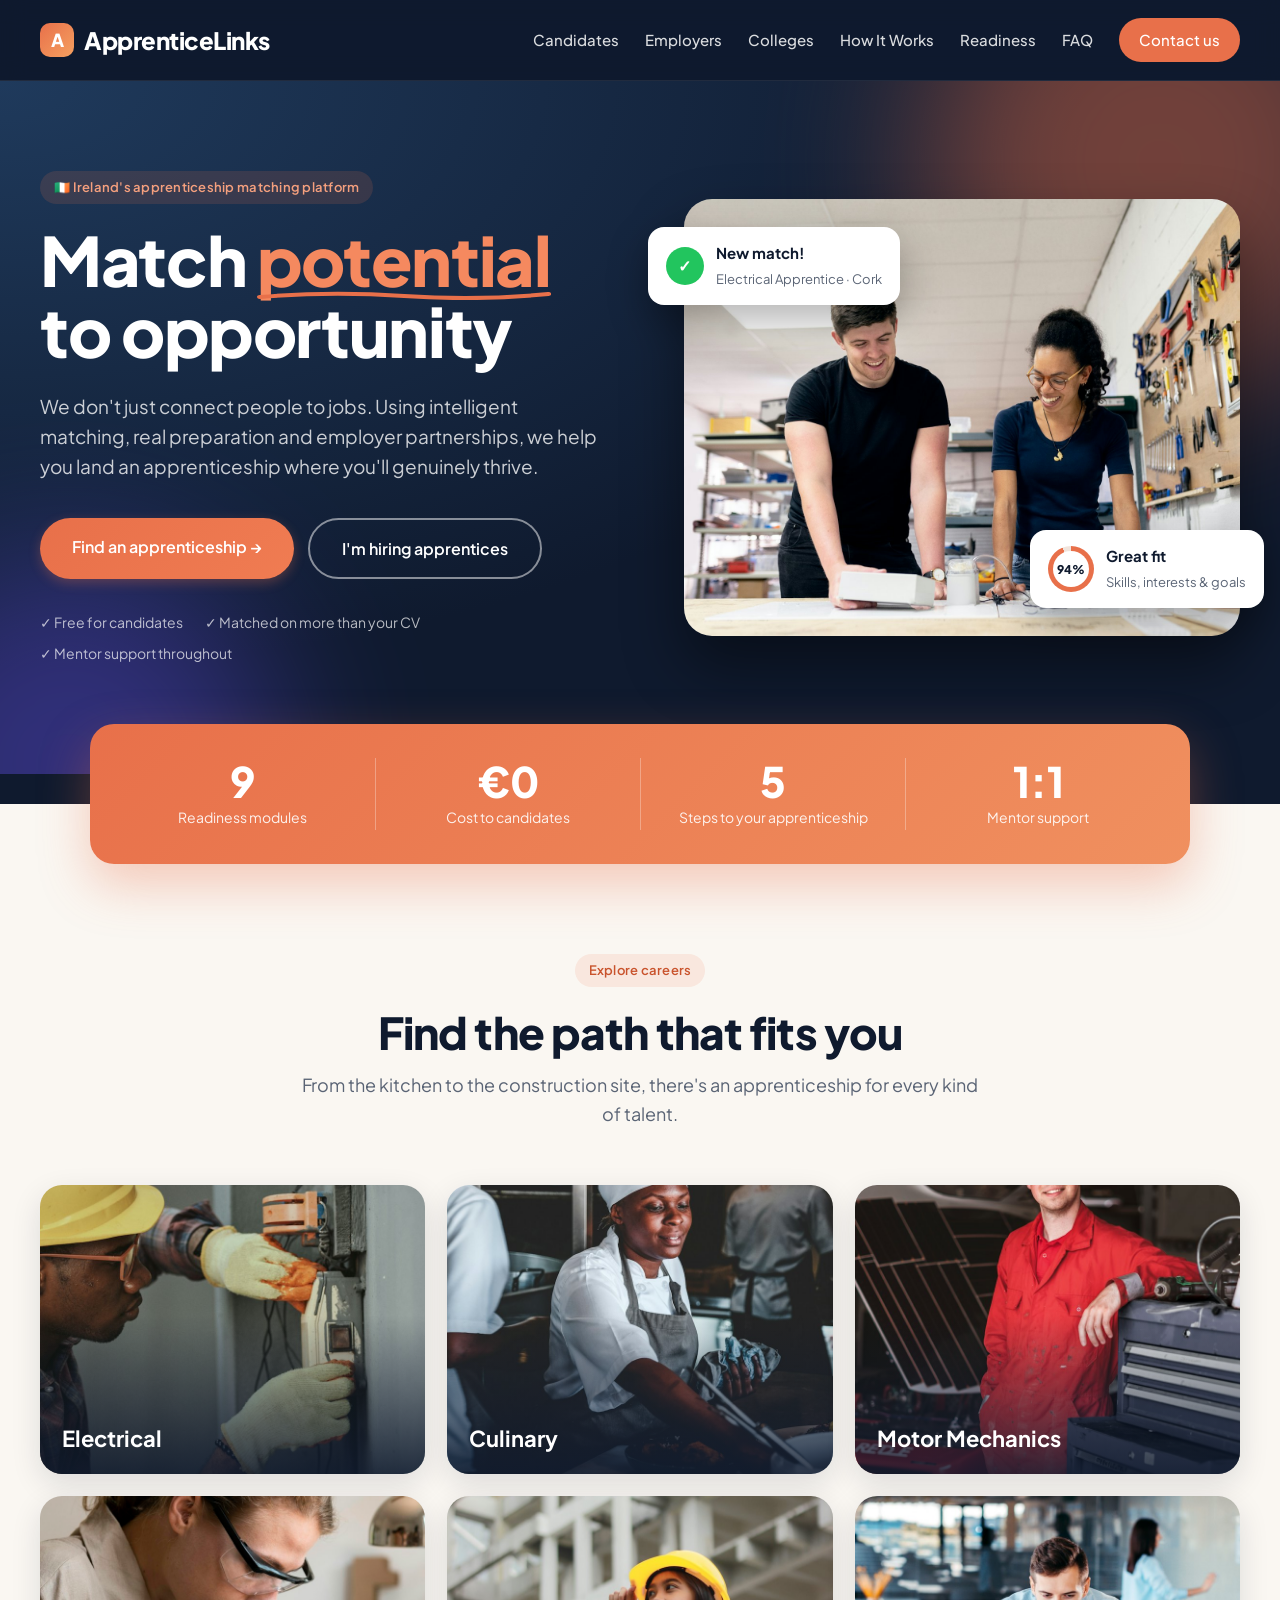
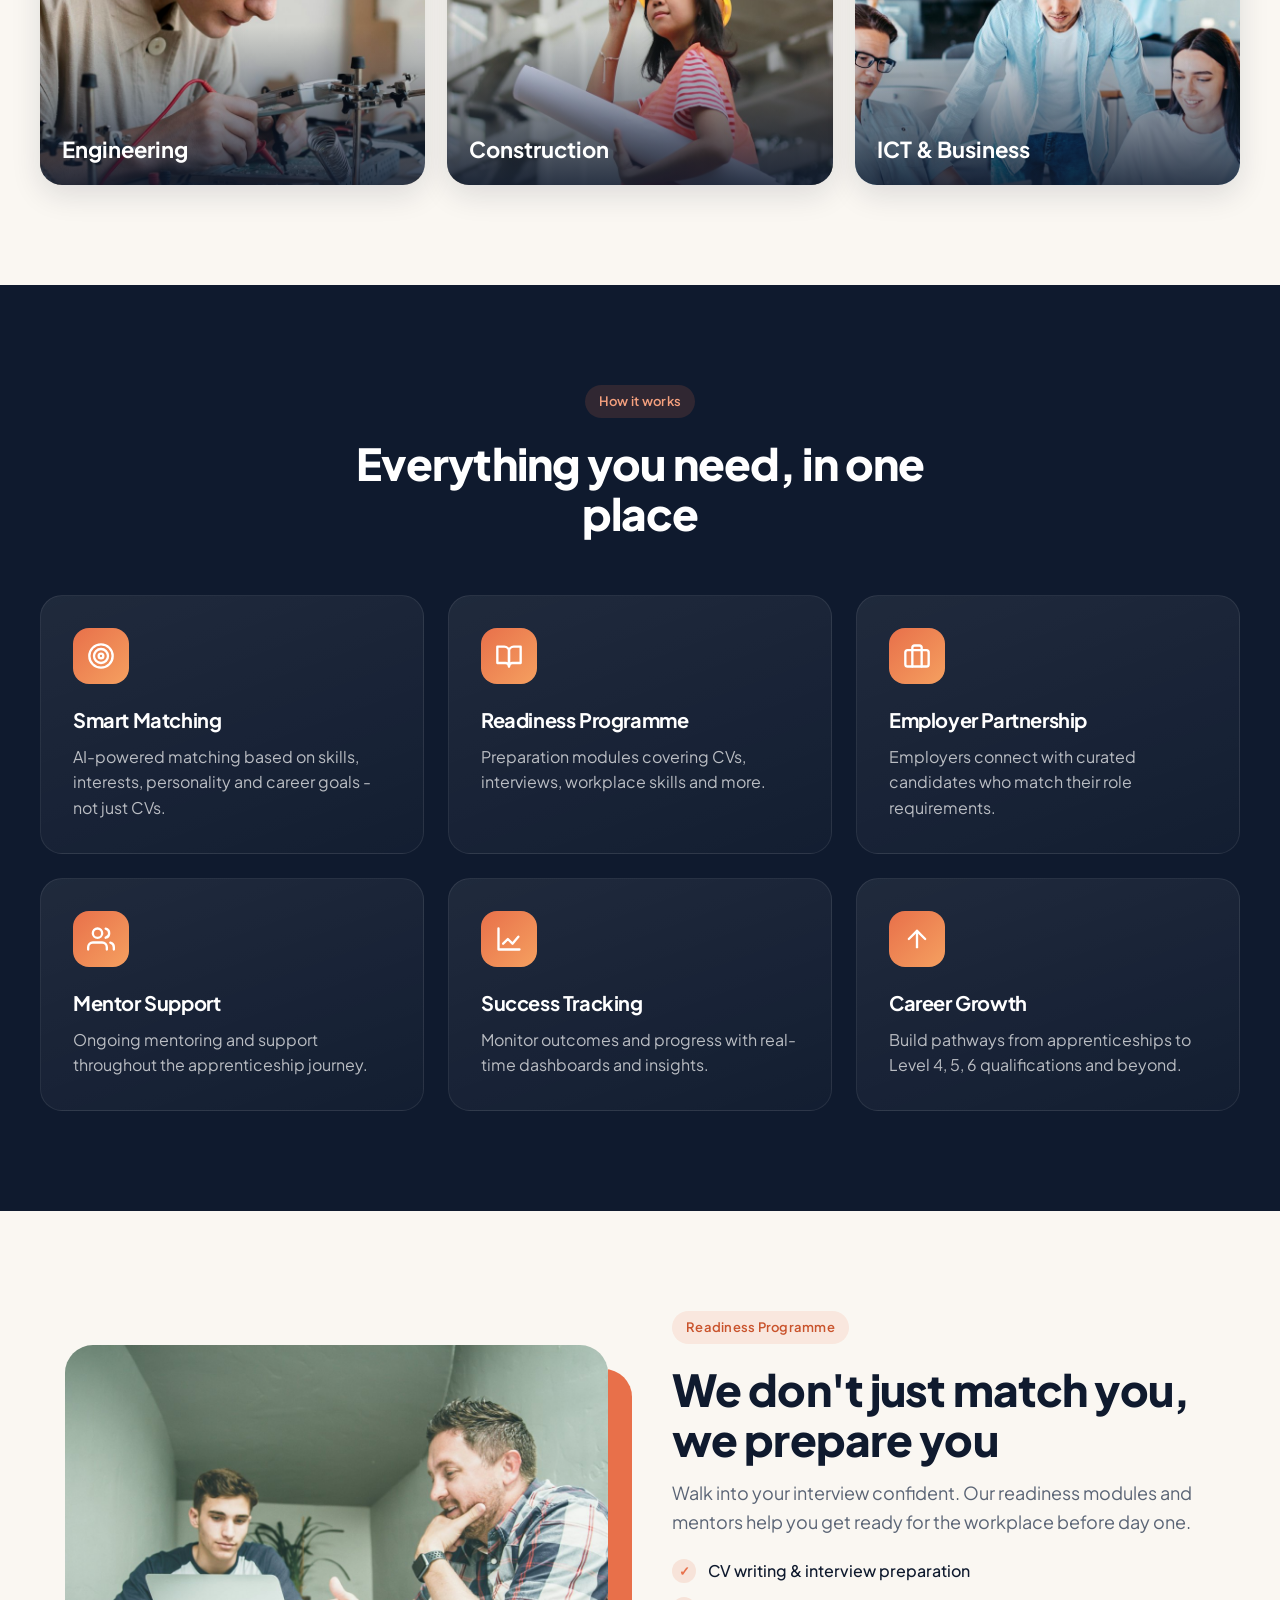
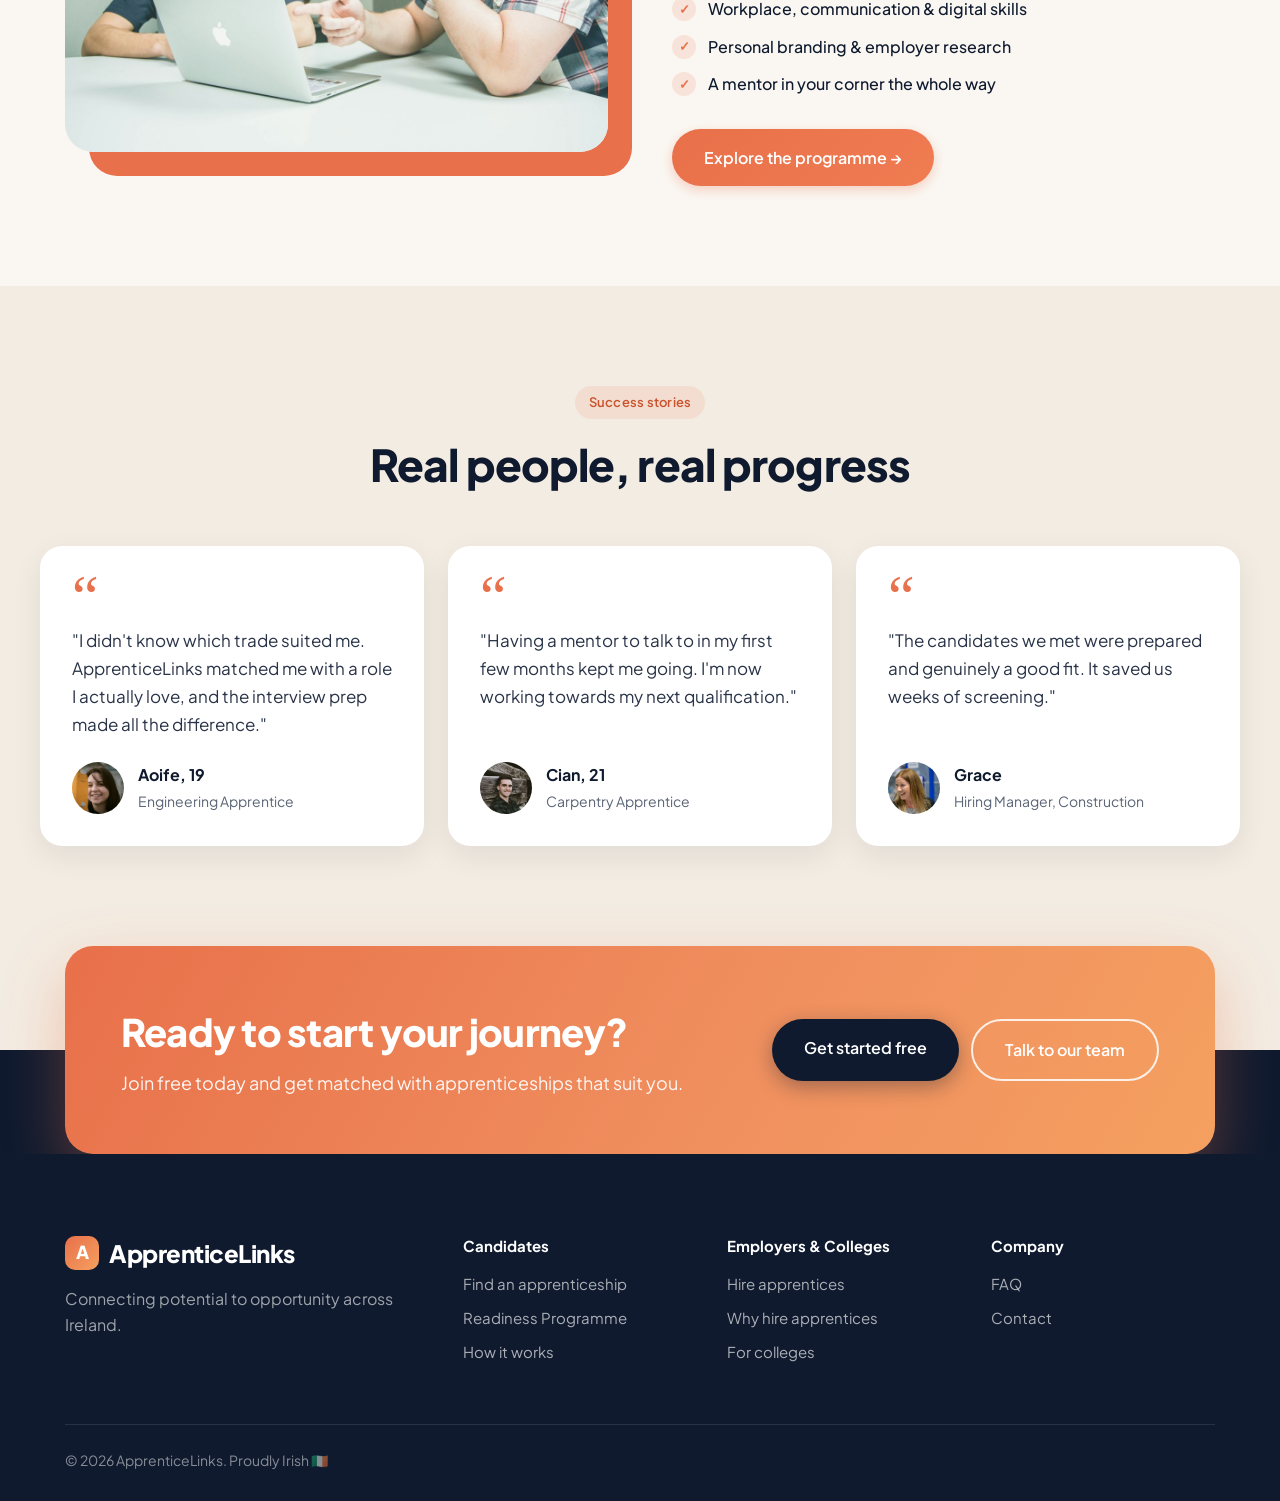
==== commit f0af8731: "Redesign homepage with photos, bold layout and animations - Split hero with photo, floating match ca" ====
--- a/index.html
+++ b/index.html
@@ -3,669 +3,212 @@
 <head>
   <meta charset="UTF-8">
   <meta name="viewport" content="width=device-width, initial-scale=1.0">
-  <meta name="description" content="ApprenticeLinks - Ireland's apprenticeship matching platform. Find your apprenticeship, matched to you, not just your CV.">
-  <title>ApprenticeLinks - Find Your Apprenticeship in Ireland</title>
+  <meta name="description" content="ApprenticeLinks - Ireland's leading AI-powered apprenticeship matching platform">
+  <title>ApprenticeLinks - Match Potential to Opportunity</title>
   <link rel="preconnect" href="https://fonts.googleapis.com">
   <link rel="preconnect" href="https://fonts.gstatic.com" crossorigin>
-  <link href="https://fonts.googleapis.com/css2?family=Poppins:wght@600;700;800&family=Inter:wght@400;500;600&display=swap" rel="stylesheet">
+  <link href="https://fonts.googleapis.com/css2?family=Plus+Jakarta+Sans:wght@400;500;600;700;800&display=swap" rel="stylesheet">
   <link rel="stylesheet" href="styles.css">
 </head>
-<body>
-
-  <!-- ================= HEADER ================= -->
-  <header>
-    <div class="container nav-bar">
-      <a href="index.html" class="logo" aria-label="ApprenticeLinks home">
-        <span class="logo-mark" aria-hidden="true">🎓</span>
-        <span>Apprentice<span class="accent">Links</span></span>
-      </a>
-      <button class="menu-toggle" aria-label="Open menu" aria-expanded="false" aria-controls="main-nav">☰</button>
-      <nav class="main-nav" id="main-nav">
-        <a href="for-candidates.html">Candidates</a>
-        <a href="for-employers.html">Employers</a>
-        <a href="for-colleges.html">Colleges</a>
-        <a href="how-it-works.html">How It Works</a>
+<body class="home">
+  <header class="site-header">
+    <a href="index.html" class="logo"><span class="logo-mark">A</span>ApprenticeLinks</a>
+    <button class="nav-toggle" aria-label="Open menu" aria-expanded="false">
+      <span></span><span></span><span></span>
+    </button>
+    <nav class="site-nav">
+      <a href="for-candidates.html">Candidates</a>
+      <a href="for-employers.html">Employers</a>
+      <a href="for-colleges.html">Colleges</a>
+      <a href="how-it-works.html">How It Works</a>
+      <a href="readiness-programme.html">Readiness</a>
+      <a href="faq.html">FAQ</a>
+      <a href="contact.html" class="nav-cta">Contact us</a>
+    </nav>
+  </header>
+
+  <!-- HERO -->
+  <section class="home-hero">
+    <div class="blob blob-1"></div>
+    <div class="blob blob-2"></div>
+    <div class="home-hero-inner">
+      <div class="home-hero-text">
+        <span class="eyebrow">🇮🇪 Ireland's apprenticeship matching platform</span>
+        <h1>Match <span class="highlight">potential</span> to opportunity</h1>
+        <p class="lead">We don't just connect people to jobs. Using intelligent matching, real preparation and employer partnerships, we help you land an apprenticeship where you'll genuinely thrive.</p>
+        <div class="hero-actions">
+          <a href="for-candidates.html" class="btn">Find an apprenticeship →</a>
+          <a href="for-employers.html" class="btn btn-outline">I'm hiring apprentices</a>
+        </div>
+        <ul class="hero-trust">
+          <li>✓ Free for candidates</li>
+          <li>✓ Matched on more than your CV</li>
+          <li>✓ Mentor support throughout</li>
+        </ul>
+      </div>
+      <div class="home-hero-visual">
+        <img src="images/hero.jpg" alt="Two young apprentices smiling while working together at a workshop bench">
+        <div class="float-card float-card-1">
+          <span class="float-icon">✓</span>
+          <div><strong>New match!</strong><small>Electrical Apprentice · Cork</small></div>
+        </div>
+        <div class="float-card float-card-2">
+          <div class="match-ring"><span>94%</span></div>
+          <div><strong>Great fit</strong><small>Skills, interests &amp; goals</small></div>
+        </div>
+      </div>
+    </div>
+  </section>
+
+  <!-- STATS -->
+  <section class="stats-band">
+    <div class="stat-item reveal"><span class="stat-num" data-count="9">0</span><span class="stat-label">Readiness modules</span></div>
+    <div class="stat-item reveal"><span class="stat-num">€<span data-count="0">0</span></span><span class="stat-label">Cost to candidates</span></div>
+    <div class="stat-item reveal"><span class="stat-num" data-count="5">0</span><span class="stat-label">Steps to your apprenticeship</span></div>
+    <div class="stat-item reveal"><span class="stat-num">1:1</span><span class="stat-label">Mentor support</span></div>
+  </section>
+
+  <!-- TRADES -->
+  <section class="home-section light">
+    <div class="section-head reveal">
+      <span class="eyebrow dark">Explore careers</span>
+      <h2>Find the path that fits you</h2>
+      <p>From the kitchen to the construction site, there's an apprenticeship for every kind of talent.</p>
+    </div>
+    <div class="trade-grid">
+      <a href="for-candidates.html" class="trade-tile reveal"><img src="images/trade-electrical.jpg" alt="Electrician testing wiring" loading="lazy"><span>Electrical</span></a>
+      <a href="for-candidates.html" class="trade-tile reveal"><img src="images/trade-culinary.jpg" alt="Young chef cooking in a professional kitchen" loading="lazy"><span>Culinary</span></a>
+      <a href="for-candidates.html" class="trade-tile reveal"><img src="images/trade-motor.jpg" alt="Young mechanic in a garage beside a toolbox" loading="lazy"><span>Motor Mechanics</span></a>
+      <a href="for-candidates.html" class="trade-tile reveal"><img src="images/trade-engineering.jpg" alt="Young technician soldering an electronic circuit" loading="lazy"><span>Engineering</span></a>
+      <a href="for-candidates.html" class="trade-tile reveal"><img src="images/trade-construction.jpg" alt="Young woman in a hard hat holding building plans" loading="lazy"><span>Construction</span></a>
+      <a href="for-candidates.html" class="trade-tile reveal"><img src="images/trade-ict.jpg" alt="Young team working together on laptops" loading="lazy"><span>ICT &amp; Business</span></a>
+    </div>
+  </section>
+
+  <!-- HOW IT WORKS -->
+  <section class="home-section dark">
+    <div class="section-head reveal">
+      <span class="eyebrow">How it works</span>
+      <h2>Everything you need, in one place</h2>
+    </div>
+    <div class="icon-grid">
+      <div class="icon-card reveal">
+        <div class="icon-badge"><svg viewBox="0 0 24 24"><circle cx="12" cy="12" r="10"/><circle cx="12" cy="12" r="6"/><circle cx="12" cy="12" r="2"/></svg></div>
+        <h3>Smart Matching</h3>
+        <p>AI-powered matching based on skills, interests, personality and career goals - not just CVs.</p>
+      </div>
+      <div class="icon-card reveal">
+        <div class="icon-badge"><svg viewBox="0 0 24 24"><path d="M2 4h6a4 4 0 0 1 4 4v13a3 3 0 0 0-3-3H2z"/><path d="M22 4h-6a4 4 0 0 0-4 4v13a3 3 0 0 1 3-3h7z"/></svg></div>
+        <h3>Readiness Programme</h3>
+        <p>Preparation modules covering CVs, interviews, workplace skills and more.</p>
+      </div>
+      <div class="icon-card reveal">
+        <div class="icon-badge"><svg viewBox="0 0 24 24"><rect x="2" y="7" width="20" height="14" rx="2"/><path d="M16 21V5a2 2 0 0 0-2-2h-4a2 2 0 0 0-2 2v16"/></svg></div>
+        <h3>Employer Partnership</h3>
+        <p>Employers connect with curated candidates who match their role requirements.</p>
+      </div>
+      <div class="icon-card reveal">
+        <div class="icon-badge"><svg viewBox="0 0 24 24"><path d="M17 21v-2a4 4 0 0 0-4-4H5a4 4 0 0 0-4 4v2"/><circle cx="9" cy="7" r="4"/><path d="M23 21v-2a4 4 0 0 0-3-3.87"/><path d="M16 3.13a4 4 0 0 1 0 7.75"/></svg></div>
+        <h3>Mentor Support</h3>
+        <p>Ongoing mentoring and support throughout the apprenticeship journey.</p>
+      </div>
+      <div class="icon-card reveal">
+        <div class="icon-badge"><svg viewBox="0 0 24 24"><path d="M3 3v18h18"/><path d="M7 16l4-4 4 4 5-6"/></svg></div>
+        <h3>Success Tracking</h3>
+        <p>Monitor outcomes and progress with real-time dashboards and insights.</p>
+      </div>
+      <div class="icon-card reveal">
+        <div class="icon-badge"><svg viewBox="0 0 24 24"><path d="M12 19V5"/><path d="M5 12l7-7 7 7"/></svg></div>
+        <h3>Career Growth</h3>
+        <p>Build pathways from apprenticeships to Level 4, 5, 6 qualifications and beyond.</p>
+      </div>
+    </div>
+  </section>
+
+  <!-- SPLIT: PREPARATION -->
+  <section class="home-section light">
+    <div class="split">
+      <div class="split-img reveal"><img src="images/mentor.jpg" alt="A mentor helping a young apprentice at a laptop" loading="lazy"></div>
+      <div class="split-text reveal">
+        <span class="eyebrow dark">Readiness Programme</span>
+        <h2>We don't just match you, we prepare you</h2>
+        <p>Walk into your interview confident. Our readiness modules and mentors help you get ready for the workplace before day one.</p>
+        <ul class="check-list">
+          <li>CV writing &amp; interview preparation</li>
+          <li>Workplace, communication &amp; digital skills</li>
+          <li>Personal branding &amp; employer research</li>
+          <li>A mentor in your corner the whole way</li>
+        </ul>
+        <a href="readiness-programme.html" class="btn">Explore the programme →</a>
+      </div>
+    </div>
+  </section>
+
+  <!-- TESTIMONIALS
+       PLACEHOLDER: these quotes and names are examples only.
+       Replace them with real testimonials (with permission) before going live. -->
+  <section class="home-section cream">
+    <div class="section-head reveal">
+      <span class="eyebrow dark">Success stories</span>
+      <h2>Real people, real progress</h2>
+    </div>
+    <div class="quote-grid">
+      <figure class="quote-card reveal">
+        <blockquote>"I didn't know which trade suited me. ApprenticeLinks matched me with a role I actually love, and the interview prep made all the difference."</blockquote>
+        <figcaption><img src="images/person-1.jpg" alt="" loading="lazy"><div><strong>Aoife, 19</strong><span>Engineering Apprentice</span></div></figcaption>
+      </figure>
+      <figure class="quote-card reveal">
+        <blockquote>"Having a mentor to talk to in my first few months kept me going. I'm now working towards my next qualification."</blockquote>
+        <figcaption><img src="images/person-2.jpg" alt="" loading="lazy"><div><strong>Cian, 21</strong><span>Carpentry Apprentice</span></div></figcaption>
+      </figure>
+      <figure class="quote-card reveal">
+        <blockquote>"The candidates we met were prepared and genuinely a good fit. It saved us weeks of screening."</blockquote>
+        <figcaption><img src="images/person-3.jpg" alt="" loading="lazy"><div><strong>Grace</strong><span>Hiring Manager, Construction</span></div></figcaption>
+      </figure>
+    </div>
+  </section>
+
+  <!-- CTA -->
+  <section class="cta-band">
+    <div class="cta-inner reveal">
+      <div>
+        <h2>Ready to start your journey?</h2>
+        <p>Join free today and get matched with apprenticeships that suit you.</p>
+      </div>
+      <div class="cta-actions">
+        <a href="for-candidates.html" class="btn btn-dark">Get started free</a>
+        <a href="contact.html" class="btn btn-ghost">Talk to our team</a>
+      </div>
+    </div>
+  </section>
+
+  <footer class="site-footer">
+    <div class="footer-grid">
+      <div class="footer-brand">
+        <a href="index.html" class="logo"><span class="logo-mark">A</span>ApprenticeLinks</a>
+        <p>Connecting potential to opportunity across Ireland.</p>
+      </div>
+      <div>
+        <h4>Candidates</h4>
+        <a href="for-candidates.html">Find an apprenticeship</a>
+        <a href="readiness-programme.html">Readiness Programme</a>
+        <a href="how-it-works.html">How it works</a>
+      </div>
+      <div>
+        <h4>Employers &amp; Colleges</h4>
+        <a href="for-employers.html">Hire apprentices</a>
+        <a href="why-hire-apprentices.html">Why hire apprentices</a>
+        <a href="for-colleges.html">For colleges</a>
+      </div>
+      <div>
+        <h4>Company</h4>
         <a href="faq.html">FAQ</a>
         <a href="contact.html">Contact</a>
-        <a href="#quiz" class="btn btn-orange btn-sm">Get Started</a>
-      </nav>
-    </div>
-  </header>
-
-  <!-- ================= HERO ================= -->
-  <section class="hero">
-    <div class="container hero-grid">
-      <div>
-        <p class="domain-pill">apprenticelink.ie</p>
-        <h1>Find your apprenticeship, matched to <span class="hl">you</span>, not just your CV.</h1>
-        <p class="subtitle">ApprenticeLinks matches you to apprenticeships across Ireland based on your skills, interests and goals, then gets you ready for day one. It's free for candidates, and employers get pre-screened, work-ready apprentices.</p>
-        <div class="button-container">
-          <a href="#quiz" class="btn btn-orange">I'm looking for an apprenticeship →</a>
-          <a href="for-employers.html" class="btn btn-red">I am hiring an apprentice</a>
-        </div>
-        <p class="hero-note">Not sure where to start? <a href="#quiz">Take the 2-minute match quiz</a></p>
-      </div>
-
-      <div class="hero-card" aria-label="Example of matched apprenticeships">
-        <h4>Your top matches</h4>
-        <p class="small">Based on your ApprenticeLinks profile (example)</p>
-        <div class="match-row">
-          <div><div class="role">⚡ Electrical Apprentice</div><div class="meta">Craft · NFQ Level 6 · Cork</div></div>
-          <div class="score">94%</div>
-        </div>
-        <div class="match-row">
-          <div><div class="role">🔧 Maintenance Fitter</div><div class="meta">Craft · NFQ Level 6 · Limerick</div></div>
-          <div class="score">88%</div>
-        </div>
-        <div class="match-row">
-          <div><div class="role">🏭 Manufacturing Technician</div><div class="meta">NFQ Level 6 · Galway</div></div>
-          <div class="score">81%</div>
-        </div>
-        <span class="badge-float">✓ Readiness Programme 80% complete</span>
-      </div>
-    </div>
-  </section>
-
-  <!-- ================= STATS ================= -->
-  <div class="stats">
-    <div class="container stats-grid">
-      <div class="stat"><div class="num">70+</div><div class="label">National apprenticeship programmes</div></div>
-      <div class="stat"><div class="num">NFQ 5–10</div><div class="label">From craft trades to degree level</div></div>
-      <div class="stat"><div class="num">26</div><div class="label">Counties covered</div></div>
-      <div class="stat"><div class="num">€0</div><div class="label">Cost to candidates, always</div></div>
-    </div>
-  </div>
-
-  <!-- ================= HOW IT WORKS ================= -->
-  <section id="how-it-works">
-    <div class="container">
-      <div class="section-head">
-        <span class="eyebrow">How it works</span>
-        <h2>From "what do I do next?" to your first day on the job</h2>
-        <p>Four simple steps. We're with you the whole way.</p>
-      </div>
-      <div class="steps">
-        <div class="step">
-          <div class="step-num">1</div>
-          <h3>Build your profile</h3>
-          <p>Tell us what you enjoy, what you're good at and where you want to work. It takes about 5 minutes.</p>
-        </div>
-        <div class="step">
-          <div class="step-num">2</div>
-          <h3>Get ready</h3>
-          <p>Short Readiness Programme modules cover CVs, interviews and workplace skills, so you stand out.</p>
-        </div>
-        <div class="step">
-          <div class="step-num">3</div>
-          <h3>Get matched</h3>
-          <p>Our smart matching puts you in front of employers whose roles really fit you.</p>
-        </div>
-        <div class="step">
-          <div class="step-num">4</div>
-          <h3>Start & grow</h3>
-          <p>Earn while you learn, with mentor support right through to your qualification.</p>
-        </div>
-      </div>
-    </div>
-  </section>
-
-  <!-- ================= WHY (orange gradient boxes) ================= -->
-  <section class="why">
-    <div class="container">
-      <div class="section-head">
-        <span class="eyebrow">Why ApprenticeLinks</span>
-        <h2>More than a jobs board</h2>
-        <p>We connect potential to opportunity, and we back it up with preparation and support.</p>
-      </div>
-      <div class="feature-grid">
-        <div class="feature">
-          <div class="feature-icon"><svg viewBox="0 0 24 24"><circle cx="12" cy="12" r="9"/><circle cx="12" cy="12" r="5"/><circle cx="12" cy="12" r="1"/></svg></div>
-          <h3>Smart Matching</h3>
-          <p>We match on skills, interests, personality and career goals, not just what's on your CV.</p>
-        </div>
-        <div class="feature">
-          <div class="feature-icon"><svg viewBox="0 0 24 24"><path d="M4 19.5A2.5 2.5 0 0 1 6.5 17H20"/><path d="M6.5 2H20v20H6.5A2.5 2.5 0 0 1 4 19.5v-15A2.5 2.5 0 0 1 6.5 2z"/></svg></div>
-          <h3>Readiness Programme</h3>
-          <p>Bite-sized modules on CVs, interviews and workplace skills, so you're confident on day one.</p>
-        </div>
-        <div class="feature">
-          <div class="feature-icon"><svg viewBox="0 0 24 24"><path d="M17 21v-2a4 4 0 0 0-4-4H5a4 4 0 0 0-4 4v2"/><circle cx="9" cy="7" r="4"/><path d="M23 21v-2a4 4 0 0 0-3-3.87"/><path d="M16 3.13a4 4 0 0 1 0 7.75"/></svg></div>
-          <h3>Mentor Support</h3>
-          <p>A real person in your corner throughout your apprenticeship, not just until you're hired.</p>
-        </div>
-        <div class="feature">
-          <div class="feature-icon"><svg viewBox="0 0 24 24"><rect x="2" y="7" width="20" height="14" rx="2"/><path d="M16 21V5a2 2 0 0 0-2-2h-4a2 2 0 0 0-2 2v16"/></svg></div>
-          <h3>Employer Partnerships</h3>
-          <p>We work directly with employers across Ireland to open up apprenticeships you won't find elsewhere.</p>
-        </div>
-        <div class="feature">
-          <div class="feature-icon"><svg viewBox="0 0 24 24"><polyline points="23 6 13.5 15.5 8.5 10.5 1 18"/><polyline points="17 6 23 6 23 12"/></svg></div>
-          <h3>Career Pathways</h3>
-          <p>Progress from craft trades right up to degree-level apprenticeships at NFQ Levels 5 to 10.</p>
-        </div>
-        <div class="feature">
-          <div class="feature-icon"><svg viewBox="0 0 24 24"><path d="M12 1v22"/><path d="M17 5H9.5a3.5 3.5 0 0 0 0 7h5a3.5 3.5 0 0 1 0 7H6"/></svg></div>
-          <h3>Earn While You Learn</h3>
-          <p>Get paid from day one while you gain a nationally recognised qualification.</p>
-        </div>
-      </div>
-    </div>
-  </section>
-
-  <!-- ================= AUDIENCES ================= -->
-  <section>
-    <div class="container">
-      <div class="section-head">
-        <span class="eyebrow">Who it's for</span>
-        <h2>Built for everyone in the apprenticeship journey</h2>
-      </div>
-      <div class="audience-grid">
-        <div class="aud aud-candidates" id="candidates">
-          <span class="tag">Candidates</span>
-          <h3>Earn while you learn</h3>
-          <p>Whether you've just finished your Leaving Cert or you're changing career, there's an apprenticeship for you.</p>
-          <ul>
-            <li>Free, always</li>
-            <li>Matches based on who you are</li>
-            <li>Interview & CV coaching</li>
-            <li>A mentor throughout</li>
-          </ul>
-          <a href="#quiz" class="btn btn-orange">Find my match</a>
-        </div>
-        <div class="aud aud-employers" id="employers">
-          <span class="tag">Employers</span>
-          <h3>Hire work-ready apprentices</h3>
-          <p>Shortlists of pre-screened candidates who fit your role, your team and your culture.</p>
-          <ul>
-            <li>Faster time-to-hire</li>
-            <li>Candidates already through the Readiness Programme</li>
-            <li>Help with Apprenticeship Employer Grants</li>
-            <li>Retention tracking & support</li>
-          </ul>
-          <a href="for-employers.html" class="btn btn-red">I am hiring an apprentice</a>
-        </div>
-        <div class="aud aud-colleges" id="colleges">
-          <span class="tag">Colleges & ETBs</span>
-          <h3>Place more learners</h3>
-          <p>Connect your learners with employers and see their progress in one place.</p>
-          <ul>
-            <li>Direct employer pipeline</li>
-            <li>Learner progress dashboards</li>
-            <li>Outcome reporting</li>
-            <li>Joint readiness workshops</li>
-          </ul>
-          <a href="for-colleges.html" class="btn btn-ghost">Partner with us</a>
-        </div>
-      </div>
-    </div>
-  </section>
-
-  <!-- ================= QUIZ ================= -->
-  <section class="quiz-section" id="quiz">
-    <div class="container">
-      <div class="section-head">
-        <span class="eyebrow">Try it now</span>
-        <h2>Find your apprenticeship match in 2 minutes</h2>
-        <p>Answer 6 quick questions and see the kinds of apprenticeships ApprenticeLinks would match you with.</p>
-      </div>
-
-      <div class="quiz-card" aria-live="polite">
-        <div id="quiz-body">
-          <div class="progress-wrap">
-            <div class="progress" role="progressbar" aria-valuemin="0" aria-valuemax="6" aria-valuenow="0" id="progress"><div class="progress-bar" id="progress-bar"></div></div>
-            <span class="progress-label" id="progress-label">Question 1 of 6</span>
-          </div>
-          <h3 class="q-title" id="q-title"></h3>
-          <div class="options" id="options"></div>
-          <div class="quiz-nav">
-            <button class="link-btn" id="back-btn" disabled>← Back</button>
-          </div>
-        </div>
-
-        <div class="results" id="results" hidden>
-          <h3>🎉 Your top apprenticeship matches</h3>
-          <p class="intro" id="results-intro"></p>
-          <div id="result-list"></div>
-          <div class="next-box">
-            <h4>What happens next on ApprenticeLinks</h4>
-            <ol>
-              <li>Create your free profile. Your quiz answers are carried over.</li>
-              <li>Complete the Readiness Programme modules recommended for you.</li>
-              <li>Get introduced to employers hiring for these roles near you.</li>
-            </ol>
-          </div>
-          <div class="actions">
-            <a href="for-candidates.html" class="btn btn-orange">Create my free profile</a>
-            <button class="btn btn-ghost" id="restart-btn">Take the quiz again</button>
-          </div>
-        </div>
-      </div>
-      <p class="demo-note">This is a sample questionnaire. The full ApprenticeLinks profile goes deeper into your skills, personality and goals.</p>
-    </div>
-  </section>
-
-  <!-- ================= SYSTEM DEMO ================= -->
-  <section class="demo" id="demo">
-    <div class="container">
-      <div class="section-head">
-        <span class="eyebrow">See the platform</span>
-        <h2>What ApprenticeLinks looks like inside</h2>
-        <p>One platform for candidates, employers and colleges. Switch views to explore.</p>
-      </div>
-
-      <div class="tabs" role="tablist">
-        <button class="tab" role="tab" aria-selected="true" aria-controls="view-candidate" id="tab-candidate">🎓 Candidate view</button>
-        <button class="tab" role="tab" aria-selected="false" aria-controls="view-employer" id="tab-employer">💼 Employer view</button>
-        <button class="tab" role="tab" aria-selected="false" aria-controls="view-college" id="tab-college">🏫 College view</button>
-      </div>
-
-      <div class="browser">
-        <div class="browser-bar">
-          <span class="dot r"></span><span class="dot y"></span><span class="dot g"></span>
-          <span class="url" id="demo-url">app.apprenticelink.ie/candidate/dashboard</span>
-        </div>
-        <div class="app">
-          <aside class="sidebar">
-            <div class="logo"><span class="logo-mark" aria-hidden="true">🎓</span><span>Apprentice<span class="accent">Links</span></span></div>
-            <div id="side-candidate">
-              <span class="side-link active">Dashboard</span>
-              <span class="side-link">My Matches</span>
-              <span class="side-link">Readiness Programme</span>
-              <span class="side-link">Interviews</span>
-              <span class="side-link">My Mentor</span>
-            </div>
-            <div id="side-employer" hidden>
-              <span class="side-link active">Hiring Overview</span>
-              <span class="side-link">Roles</span>
-              <span class="side-link">Shortlists</span>
-              <span class="side-link">Interviews</span>
-              <span class="side-link">Grants</span>
-            </div>
-            <div id="side-college" hidden>
-              <span class="side-link active">Learner Outcomes</span>
-              <span class="side-link">Learners</span>
-              <span class="side-link">Employers</span>
-              <span class="side-link">Reports</span>
-            </div>
-          </aside>
-
-          <div class="app-main">
-            <!-- Candidate view -->
-            <div id="view-candidate" role="tabpanel" aria-labelledby="tab-candidate">
-              <div class="app-top">
-                <div>
-                  <h3>Welcome back, Sam 👋</h3>
-                  <div class="sub">You have 2 new matches and 1 interview this week.</div>
-                </div>
-                <div class="avatar">SM</div>
-              </div>
-              <div class="kpis">
-                <div class="kpi"><div class="k-label">Profile strength</div><div class="k-val">92%</div><div class="k-delta">▲ 12% this week</div></div>
-                <div class="kpi"><div class="k-label">Active matches</div><div class="k-val">7</div><div class="k-delta">▲ 2 new</div></div>
-                <div class="kpi"><div class="k-label">Applications</div><div class="k-val">3</div><div class="k-delta">1 shortlisted</div></div>
-                <div class="kpi"><div class="k-label">Interviews</div><div class="k-val">1</div><div class="k-delta">Thu, 10:30</div></div>
-              </div>
-              <div class="panels">
-                <div class="panel">
-                  <h4>Your top matches</h4>
-                  <div class="table-wrap">
-                    <table>
-                      <thead><tr><th>Role</th><th>Match</th><th>Status</th></tr></thead>
-                      <tbody>
-                        <tr><td><strong>Electrical Apprentice</strong><br><small>Cork · Craft L6</small></td><td class="mini-score">94%</td><td><span class="chip green">Interview booked</span></td></tr>
-                        <tr><td><strong>Maintenance Fitter</strong><br><small>Limerick · Craft L6</small></td><td class="mini-score">88%</td><td><span class="chip blue">Applied</span></td></tr>
-                        <tr><td><strong>Manufacturing Technician</strong><br><small>Galway · L6</small></td><td class="mini-score">81%</td><td><span class="chip orange">New match</span></td></tr>
-                        <tr><td><strong>Engineering Technician</strong><br><small>Cork · L6</small></td><td class="mini-score">77%</td><td><span class="chip orange">New match</span></td></tr>
-                      </tbody>
-                    </table>
-                  </div>
-                </div>
-                <div class="panel">
-                  <h4>Readiness Programme</h4>
-                  <div class="bar-row"><div class="lbl"><span>CV Builder</span><span>100%</span></div><div class="bar"><span style="width:100%"></span></div></div>
-                  <div class="bar-row"><div class="lbl"><span>Interview Skills</span><span>60%</span></div><div class="bar"><span style="width:60%"></span></div></div>
-                  <div class="bar-row"><div class="lbl"><span>Workplace Basics</span><span>80%</span></div><div class="bar"><span style="width:80%"></span></div></div>
-                  <div class="bar-row"><div class="lbl"><span>Health & Safety</span><span>40%</span></div><div class="bar"><span style="width:40%"></span></div></div>
-                  <p style="font-size:0.85rem;color:var(--muted);margin-top:8px;">💡 Next up: "Answering tricky interview questions" (10 min)</p>
-                </div>
-              </div>
-            </div>
-
-            <!-- Employer view -->
-            <div id="view-employer" role="tabpanel" aria-labelledby="tab-employer" hidden>
-              <div class="app-top">
-                <div>
-                  <h3>Electrical Apprentice, Cork</h3>
-                  <div class="sub">Role open 9 days · 3 positions</div>
-                </div>
-                <span class="chip red">2 interviews to schedule</span>
-              </div>
-              <div class="kpis">
-                <div class="kpi"><div class="k-label">Matched candidates</div><div class="k-val">38</div><div class="k-delta">▲ 6 today</div></div>
-                <div class="kpi"><div class="k-label">Shortlisted</div><div class="k-val">8</div><div class="k-delta">Match 85%+</div></div>
-                <div class="kpi"><div class="k-label">Interviews</div><div class="k-val">4</div><div class="k-delta">2 this week</div></div>
-                <div class="kpi"><div class="k-label">Avg. readiness</div><div class="k-val">87%</div><div class="k-delta">Top quartile</div></div>
-              </div>
-              <div class="panels">
-                <div class="panel">
-                  <h4>Your shortlist</h4>
-                  <div class="table-wrap">
-                    <table>
-                      <thead><tr><th>Candidate</th><th>Match</th><th>Readiness</th><th></th></tr></thead>
-                      <tbody>
-                        <tr><td><strong>Candidate #1042</strong><br><small>Leaving Cert · Cork</small></td><td class="mini-score">94%</td><td><span class="chip green">Ready</span></td><td><button class="mini-btn">Invite</button></td></tr>
-                        <tr><td><strong>Candidate #0987</strong><br><small>QQI L5 · Kerry</small></td><td class="mini-score">91%</td><td><span class="chip green">Ready</span></td><td><button class="mini-btn">Invite</button></td></tr>
-                        <tr><td><strong>Candidate #1120</strong><br><small>LCA · Cork</small></td><td class="mini-score">89%</td><td><span class="chip orange">In progress</span></td><td><button class="mini-btn">View</button></td></tr>
-                        <tr><td><strong>Candidate #1003</strong><br><small>Career changer · Waterford</small></td><td class="mini-score">86%</td><td><span class="chip green">Ready</span></td><td><button class="mini-btn">View</button></td></tr>
-                      </tbody>
-                    </table>
-                  </div>
-                </div>
-                <div class="panel">
-                  <h4>Why they match</h4>
-                  <div class="bar-row"><div class="lbl"><span>Practical / hands-on skills</span><span>96%</span></div><div class="bar"><span style="width:96%"></span></div></div>
-                  <div class="bar-row"><div class="lbl"><span>Problem solving</span><span>90%</span></div><div class="bar"><span style="width:90%"></span></div></div>
-                  <div class="bar-row"><div class="lbl"><span>Reliability & attitude</span><span>93%</span></div><div class="bar"><span style="width:93%"></span></div></div>
-                  <div class="bar-row"><div class="lbl"><span>Location fit</span><span>100%</span></div><div class="bar"><span style="width:100%"></span></div></div>
-                  <p style="font-size:0.85rem;color:var(--muted);margin-top:8px;">🔒 Candidates stay anonymous until you invite them to interview.</p>
-                </div>
-              </div>
-            </div>
-
-            <!-- College view -->
-            <div id="view-college" role="tabpanel" aria-labelledby="tab-college" hidden>
-              <div class="app-top">
-                <div>
-                  <h3>Learner Outcomes, 2026 intake</h3>
-                  <div class="sub">Example ETB · 142 learners registered</div>
-                </div>
-                <span class="chip blue">Report ready</span>
-              </div>
-              <div class="kpis">
-                <div class="kpi"><div class="k-label">Learners registered</div><div class="k-val">142</div><div class="k-delta">▲ 18 this month</div></div>
-                <div class="kpi"><div class="k-label">Readiness complete</div><div class="k-val">71%</div><div class="k-delta">▲ 9%</div></div>
-                <div class="kpi"><div class="k-label">Matched</div><div class="k-val">96</div><div class="k-delta">68% of learners</div></div>
-                <div class="kpi"><div class="k-label">Placed</div><div class="k-val">41</div><div class="k-delta">▲ 7 this month</div></div>
-              </div>
-              <div class="panels">
-                <div class="panel">
-                  <h4>Placements by sector</h4>
-                  <div class="bar-row"><div class="lbl"><span>Construction & Electrical</span><span>15</span></div><div class="bar"><span style="width:100%"></span></div></div>
-                  <div class="bar-row"><div class="lbl"><span>Engineering & Manufacturing</span><span>11</span></div><div class="bar"><span style="width:73%"></span></div></div>
-                  <div class="bar-row"><div class="lbl"><span>ICT</span><span>7</span></div><div class="bar"><span style="width:47%"></span></div></div>
-                  <div class="bar-row"><div class="lbl"><span>Hospitality</span><span>5</span></div><div class="bar"><span style="width:33%"></span></div></div>
-                  <div class="bar-row"><div class="lbl"><span>Finance & Business</span><span>3</span></div><div class="bar"><span style="width:20%"></span></div></div>
-                </div>
-                <div class="panel">
-                  <h4>Needs attention</h4>
-                  <div class="table-wrap">
-                    <table>
-                      <tbody>
-                        <tr><td>12 learners haven't started Readiness modules</td><td><span class="chip red">Nudge</span></td></tr>
-                        <tr><td>5 learners have interviews this week</td><td><span class="chip green">On track</span></td></tr>
-                        <tr><td>3 new employer partners in your region</td><td><span class="chip orange">New</span></td></tr>
-                      </tbody>
-                    </table>
-                  </div>
-                </div>
-              </div>
-            </div>
-          </div>
-        </div>
-      </div>
-      <p class="demo-caption">Example screens with illustrative data.</p>
-    </div>
-  </section>
-
-  <!-- ================= SECTORS ================= -->
-  <section>
-    <div class="container">
-      <div class="section-head">
-        <span class="eyebrow">Explore</span>
-        <h2>Apprenticeships in every sector</h2>
-        <p>From traditional craft trades to new-generation apprenticeships in tech, finance and more.</p>
-      </div>
-      <div class="sector-list">
-        <a href="#quiz" class="sector">🏗️ Construction</a>
-        <a href="#quiz" class="sector">⚡ Electrical</a>
-        <a href="#quiz" class="sector">⚙️ Engineering</a>
-        <a href="#quiz" class="sector">💻 ICT & Software</a>
-        <a href="#quiz" class="sector">📈 Finance & Accounting</a>
-        <a href="#quiz" class="sector">🍳 Hospitality & Culinary</a>
-        <a href="#quiz" class="sector">🏥 Healthcare</a>
-        <a href="#quiz" class="sector">🚚 Logistics</a>
-        <a href="#quiz" class="sector">🚗 Motor Mechanics</a>
-        <a href="#quiz" class="sector">🌱 Agriculture & Horticulture</a>
-      </div>
-    </div>
-  </section>
-
-  <!-- ================= FINAL CTA ================= -->
-  <section class="cta">
-    <div class="container">
-      <h2>Ready to start your future?</h2>
-      <p>Create your free profile in 5 minutes and get matched with apprenticeships across Ireland.</p>
-      <div class="button-container">
-        <a href="#quiz" class="btn btn-orange">Get started, it's free</a>
-        <a href="for-employers.html" class="btn btn-red">I am hiring an apprentice</a>
-      </div>
-    </div>
-  </section>
-
-  <!-- ================= FOOTER ================= -->
-  <footer>
-    <div class="container">
-      <div class="footer-grid">
-        <div>
-          <div class="logo"><span class="logo-mark" aria-hidden="true">🎓</span><span>Apprentice<span class="accent">Links</span></span></div>
-          <p>Connecting potential to opportunity across Ireland.</p>
-          <p style="margin-top:10px;color:var(--orange-light);font-weight:600;">apprenticelink.ie</p>
-        </div>
-        <div>
-          <h4>Platform</h4>
-          <a href="for-candidates.html">For Candidates</a>
-          <a href="for-employers.html">For Employers</a>
-          <a href="for-colleges.html">For Colleges</a>
-          <a href="how-it-works.html">How It Works</a>
-        </div>
-        <div>
-          <h4>Resources</h4>
-          <a href="readiness-programme.html">Readiness Programme</a>
-          <a href="why-hire-apprentices.html">Why Hire Apprentices</a>
-          <a href="faq.html">FAQ</a>
-        </div>
-        <div>
-          <h4>Company</h4>
-          <a href="contact.html">Contact</a>
-          <a href="#">Privacy Policy</a>
-          <a href="#">Accessibility</a>
-        </div>
-      </div>
-      <div class="footer-bottom">
-        <span>&copy; <span id="year">2026</span> ApprenticeLinks. All rights reserved.</span>
-        <span>Made in Ireland 🇮🇪</span>
-      </div>
-    </div>
+      </div>
+    </div>
+    <p class="footer-bottom">&copy; 2026 ApprenticeLinks. Proudly Irish 🇮🇪</p>
   </footer>
 
-  <script src="site.js"></script>
-  <script>
-    // ---------- Sample questionnaire ----------
-    const questions = [
-      {
-        q: 'What do you enjoy doing most?',
-        options: [
-          { t: 'Building or fixing things with my hands', e: '🔨', s: { construction: 3, engineering: 2, motor: 2 } },
-          { t: 'Working with computers & technology', e: '💻', s: { ict: 3, engineering: 1 } },
-          { t: 'Helping and looking after people', e: '🤝', s: { health: 3, hospitality: 2 } },
-          { t: 'Numbers, business & organising', e: '📊', s: { finance: 3, logistics: 2 } }
-        ]
-      },
-      {
-        q: 'Where would you most like to work?',
-        options: [
-          { t: 'Outdoors or on site', e: '🏗️', s: { construction: 3, agri: 2 } },
-          { t: 'In a workshop, garage or factory', e: '⚙️', s: { engineering: 3, motor: 3 } },
-          { t: 'In an office or working remotely', e: '🏢', s: { ict: 2, finance: 3 } },
-          { t: 'Out with the public or in a busy kitchen', e: '🍳', s: { hospitality: 3, health: 2 } }
-        ]
-      },
-      {
-        q: 'Which school subject did you like best?',
-        options: [
-          { t: 'Construction Studies, Engineering or DCG', e: '📐', s: { construction: 3, engineering: 2 } },
-          { t: 'Maths or Physics', e: '➗', s: { engineering: 2, finance: 2, ict: 1 } },
-          { t: 'Computer Science', e: '🖥️', s: { ict: 3 } },
-          { t: 'Home Ec, Biology or Business', e: '🧪', s: { hospitality: 2, health: 2, finance: 1 } }
-        ]
-      },
-      {
-        q: 'How do you like to solve a problem?',
-        options: [
-          { t: 'Get stuck in and try things out', e: '🛠️', s: { construction: 2, motor: 2, engineering: 1 } },
-          { t: 'Work through it logically, step by step', e: '🧩', s: { ict: 2, engineering: 2 } },
-          { t: 'Talk it through with other people', e: '💬', s: { hospitality: 2, health: 2 } },
-          { t: 'Research it and look at the data', e: '🔍', s: { finance: 2, ict: 1, logistics: 1 } }
-        ]
-      },
-      {
-        q: 'What is your highest qualification so far?',
-        key: 'level',
-        options: [
-          { t: 'Junior Cycle', e: '📘', level: 'Junior Cycle' },
-          { t: 'Leaving Cert or LCA', e: '🎓', level: 'Leaving Cert' },
-          { t: 'QQI Level 5 or 6', e: '📜', level: 'QQI' },
-          { t: 'Degree, or I\'m changing career', e: '🔄', level: 'Career changer' }
-        ]
-      },
-      {
-        q: 'What matters most to you right now?',
-        options: [
-          { t: 'Earning money as soon as possible', e: '💶', s: { construction: 1, hospitality: 1, logistics: 1 } },
-          { t: 'A qualification that lasts a lifetime', e: '🏅', s: { engineering: 1, finance: 1, ict: 1 } },
-          { t: 'Skills I can use anywhere in the world', e: '🌍', s: { hospitality: 1, ict: 1, construction: 1 } },
-          { t: 'Starting my own business some day', e: '🚀', s: { construction: 1, motor: 1, agri: 1 } }
-        ]
-      }
-    ];
-
-    const sectors = {
-      construction: { role: 'Electrical Apprentice', icon: '⚡', meta: 'Craft apprenticeship · NFQ Level 6 · 4 years', alt: 'Plumber, Carpenter & Joiner' },
-      engineering:  { role: 'Mechanical Automation & Maintenance Fitter', icon: '⚙️', meta: 'Craft apprenticeship · NFQ Level 6 · 4 years', alt: 'Manufacturing Technician' },
-      ict:          { role: 'Software Developer', icon: '💻', meta: 'New-generation apprenticeship · NFQ Level 6 · 2 years', alt: 'Network Engineer, Cybersecurity' },
-      finance:      { role: 'Accounting Technician', icon: '📈', meta: 'New-generation apprenticeship · NFQ Level 6 · 2 years', alt: 'Insurance Practitioner' },
-      hospitality:  { role: 'Commis Chef', icon: '🍳', meta: 'New-generation apprenticeship · NFQ Level 6 · 2 years', alt: 'Chef de Partie' },
-      health:       { role: 'Healthcare Assistant', icon: '🏥', meta: 'New-generation apprenticeship · NFQ Level 5 · 2 years', alt: 'Pharmacy Technician' },
-      motor:        { role: 'Motor Mechanic', icon: '🚗', meta: 'Craft apprenticeship · NFQ Level 6 · 4 years', alt: 'Heavy Vehicle Mechanic' },
-      logistics:    { role: 'Logistics Associate', icon: '🚚', meta: 'New-generation apprenticeship · NFQ Level 6 · 2 years', alt: 'Supply Chain Associate' },
-      agri:         { role: 'Horticulture Apprentice', icon: '🌱', meta: 'New-generation apprenticeship · NFQ Level 6', alt: 'Farm Technician' }
-    };
-
-    let current = 0;
-    let answers = [];
-
-    const qTitle = document.getElementById('q-title');
-    const optionsEl = document.getElementById('options');
-    const progressBar = document.getElementById('progress-bar');
-    const progressEl = document.getElementById('progress');
-    const progressLabel = document.getElementById('progress-label');
-    const backBtn = document.getElementById('back-btn');
-    const quizBody = document.getElementById('quiz-body');
-    const results = document.getElementById('results');
-
-    function renderQuestion() {
-      const item = questions[current];
-      qTitle.textContent = item.q;
-      progressLabel.textContent = `Question ${current + 1} of ${questions.length}`;
-      progressBar.style.width = `${(current / questions.length) * 100}%`;
-      progressEl.setAttribute('aria-valuenow', current);
-      backBtn.disabled = current === 0;
-      optionsEl.innerHTML = '';
-      item.options.forEach((opt, i) => {
-        const b = document.createElement('button');
-        b.className = 'option';
-        b.innerHTML = `<span class="emoji" aria-hidden="true">${opt.e}</span><span>${opt.t}</span>`;
-        b.addEventListener('click', () => choose(i));
-        optionsEl.appendChild(b);
-      });
-    }
-
-    function choose(i) {
-      answers[current] = i;
-      current++;
-      if (current < questions.length) renderQuestion();
-      else showResults();
-    }
-
-    function showResults() {
-      const scores = {};
-      let level = 'Leaving Cert';
-      answers.forEach((ansIdx, qIdx) => {
-        const opt = questions[qIdx].options[ansIdx];
-        if (opt.level) level = opt.level;
-        if (opt.s) Object.entries(opt.s).forEach(([k, v]) => { scores[k] = (scores[k] || 0) + v; });
-      });
-      const ranked = Object.entries(scores).sort((a, b) => b[1] - a[1]).slice(0, 3);
-      const max = ranked[0][1];
-      const list = document.getElementById('result-list');
-      list.innerHTML = '';
-      ranked.forEach(([key, val], idx) => {
-        const s = sectors[key];
-        const pct = Math.round(72 + (val / max) * 24) - idx;
-        const div = document.createElement('div');
-        div.className = 'result-item' + (idx === 0 ? ' top' : '');
-        div.innerHTML = `
-          <span style="font-size:1.8rem" aria-hidden="true">${s.icon}</span>
-          <div class="info">
-            <div class="role">${s.role}${idx === 0 ? ' <span class="chip orange">Best match</span>' : ''}</div>
-            <div class="meta">${s.meta}</div>
-            <div class="meta">Also consider: ${s.alt}</div>
-          </div>
-          <div class="score">${pct}%</div>`;
-        list.appendChild(div);
-      });
-      const levelText = level === 'Career changer'
-        ? 'As a career changer, your experience counts. Many apprenticeships welcome adult learners.'
-        : level === 'Junior Cycle'
-          ? 'Many craft apprenticeships accept Junior Cycle, and our Readiness Programme will help you prepare.'
-          : 'You meet the typical entry requirements for these apprenticeships.';
-      document.getElementById('results-intro').textContent = `Based on your answers, here's where you could shine. ${levelText}`;
-      progressBar.style.width = '100%';
-      quizBody.hidden = true;
-      results.hidden = false;
-    }
-
-    function restart() {
-      current = 0;
-      answers = [];
-      results.hidden = true;
-      quizBody.hidden = false;
-      renderQuestion();
-    }
-
-    backBtn.addEventListener('click', () => {
-      if (current > 0) { current--; renderQuestion(); }
-    });
-    document.getElementById('restart-btn').addEventListener('click', restart);
-    renderQuestion();
-
-    // ---------- Platform demo tabs ----------
-    const views = ['candidate', 'employer', 'college'];
-    const urls = {
-      candidate: 'app.apprenticelink.ie/candidate/dashboard',
-      employer: 'app.apprenticelink.ie/employer/roles/electrical-cork',
-      college: 'app.apprenticelink.ie/college/outcomes'
-    };
-    function showView(name) {
-      views.forEach(v => {
-        document.getElementById('tab-' + v).setAttribute('aria-selected', v === name);
-        document.getElementById('view-' + v).hidden = v !== name;
-        document.getElementById('side-' + v).hidden = v !== name;
-      });
-      document.getElementById('demo-url').textContent = urls[name];
-    }
-    views.forEach(v => document.getElementById('tab-' + v).addEventListener('click', () => showView(v)));
-    document.querySelectorAll('[data-tab]').forEach(el => el.addEventListener('click', () => showView(el.dataset.tab)));
-  </script>
+  <script src="main.js"></script>
 </body>
 </html>
--- a/styles.css
+++ b/styles.css
@@ -1,682 +1,1460 @@
-:root {
-  --navy: #0B1F3A;
-  --navy-2: #13315C;
-  --navy-3: #1D4E89;
-  --orange: #FF7A1A;
-  --orange-light: #FFB347;
-  --orange-bright: #FF5E00;
-  --orange-grad: linear-gradient(135deg, #FFC24B 0%, #FF8A1F 50%, #FF5E00 100%);
-  --red: #D62839;
-  --red-dark: #B01E2E;
-  --bg: #FFFFFF;
-  --bg-soft: #FFF6EC;
-  --bg-grey: #F4F7FB;
-  --text: #0B1F3A;
-  --muted: #4A5A70;
-  --border: #E3E8F0;
-  --radius: 18px;
-  --shadow: 0 10px 30px rgba(11, 31, 58, 0.10);
-}
-
-* { box-sizing: border-box; margin: 0; padding: 0; }
-html { scroll-behavior: smooth; }
+/* ============================================
+   APPRENTICELINKS - NAVY & ORANGE REDESIGN
+   Navy: #0f1a2e → #1a2f4a (gradients)
+   Orange: #e8704a (accents)
+   Text: White (#ffffff)
+   ============================================ */
+
+* {
+  margin: 0;
+  padding: 0;
+  box-sizing: border-box;
+}
+
 body {
-  font-family: 'Inter', system-ui, -apple-system, sans-serif;
-  color: var(--text);
-  background: var(--bg);
+  font-family: 'Plus Jakarta Sans', -apple-system, BlinkMacSystemFont, 'Segoe UI', 'Roboto', sans-serif;
+  background: linear-gradient(180deg, #0f1a2e 0%, #1a2f4a 100%);
+  color: #ffffff;
   line-height: 1.6;
-}
-h1, h2, h3, h4 { font-family: 'Poppins', sans-serif; line-height: 1.2; }
-a { color: inherit; }
-.container { max-width: 1180px; margin: 0 auto; padding: 0 20px; }
-section { padding: 88px 0; scroll-margin-top: 72px; }
-.aud { scroll-margin-top: 90px; }
-.section-head { text-align: center; max-width: 720px; margin: 0 auto 48px; }
+  min-height: 100vh;
+}
+
+/* ============================================
+   HEADER / NAVIGATION
+   ============================================ */
+
+header {
+  background: linear-gradient(135deg, #0f1a2e 0%, #1a2f4a 100%);
+  padding: 20px 40px;
+  box-shadow: 0 4px 16px rgba(0, 0, 0, 0.4);
+  display: flex;
+  justify-content: space-between;
+  align-items: center;
+  position: sticky;
+  top: 0;
+  z-index: 100;
+  border-bottom: 2px solid #e8704a;
+}
+
+.logo {
+  font-size: 24px;
+  font-weight: bold;
+  color: #ffffff;
+  text-decoration: none;
+}
+
+nav {
+  display: flex;
+  gap: 30px;
+}
+
+nav a {
+  color: #ffffff;
+  text-decoration: none;
+  font-size: 14px;
+  transition: all 0.3s;
+  font-weight: 500;
+}
+
+nav a:hover {
+  color: #e8704a;
+  text-shadow: 0 0 8px rgba(232, 112, 74, 0.3);
+}
+
+/* ============================================
+   HERO SECTION
+   ============================================ */
+
+.hero {
+  background: linear-gradient(135deg, #0f1a2e 0%, #1a3a52 50%, #2a1f4a 100%);
+  min-height: 90vh;
+  display: flex;
+  align-items: center;
+  justify-content: center;
+  text-align: center;
+  padding: 40px 20px;
+  position: relative;
+  overflow: hidden;
+}
+
+.hero::before {
+  content: '';
+  position: absolute;
+  top: 0;
+  left: 0;
+  right: 0;
+  bottom: 0;
+  background: radial-gradient(ellipse at center, rgba(232, 112, 74, 0.05) 0%, transparent 70%);
+  pointer-events: none;
+}
+
+.hero-content {
+  max-width: 900px;
+  animation: fadeIn 0.8s ease-in;
+  position: relative;
+  z-index: 1;
+}
+
+@keyframes fadeIn {
+  from {
+    opacity: 0;
+    transform: translateY(20px);
+  }
+  to {
+    opacity: 1;
+    transform: translateY(0);
+  }
+}
+
+.domain {
+  font-size: 14px;
+  font-weight: 500;
+  letter-spacing: 2px;
+  color: #e8704a;
+  text-transform: lowercase;
+  margin-bottom: 16px;
+}
+
+h1 {
+  font-size: 56px;
+  font-weight: 300;
+  letter-spacing: -1px;
+  color: #ffffff;
+  margin-bottom: 24px;
+  font-family: 'Georgia', 'Garamond', serif;
+  text-shadow: 0 2px 8px rgba(0, 0, 0, 0.3);
+}
+
+.subtitle {
+  font-size: 18px;
+  font-weight: 400;
+  line-height: 1.6;
+  color: #e8e8e8;
+  margin-bottom: 48px;
+  max-width: 700px;
+  margin-left: auto;
+  margin-right: auto;
+}
+
+/* ============================================
+   BUTTONS
+   ============================================ */
+
+.button-container {
+  display: flex;
+  gap: 20px;
+  justify-content: center;
+  flex-wrap: wrap;
+  margin-top: 40px;
+}
+
+.btn,
+button {
+  padding: 16px 32px;
+  font-size: 16px;
+  font-weight: 600;
+  border-radius: 999px;
+  cursor: pointer;
+  transition: all 0.3s ease;
+  border: none;
+  text-decoration: none;
+  display: inline-block;
+  text-align: center;
+  background: linear-gradient(135deg, #e8704a 0%, #f07c52 100%);
+  color: #ffffff;
+  box-shadow: 0 4px 12px rgba(232, 112, 74, 0.3);
+}
+
+.btn:hover,
+button:hover {
+  background: linear-gradient(135deg, #f07c52 0%, #f58a60 100%);
+  transform: translateY(-3px);
+  box-shadow: 0 8px 24px rgba(232, 112, 74, 0.5);
+}
+
+.btn:active,
+button:active {
+  transform: translateY(-1px);
+  box-shadow: 0 4px 12px rgba(232, 112, 74, 0.3);
+}
+
+/* ============================================
+   FEATURES SECTION
+   ============================================ */
+
+.features {
+  background: linear-gradient(180deg, #1a2f4a 0%, #0f1a2e 100%);
+  padding: 80px 40px;
+  border-top: 2px solid #2a4a6a;
+  border-bottom: 2px solid #2a4a6a;
+}
+
+.features h2 {
+  text-align: center;
+  font-size: 36px;
+  color: #ffffff;
+  margin-bottom: 60px;
+  text-shadow: 0 2px 6px rgba(0, 0, 0, 0.3);
+}
+
+.feature-grid {
+  display: grid;
+  grid-template-columns: repeat(auto-fit, minmax(250px, 1fr));
+  gap: 40px;
+  max-width: 1200px;
+  margin: 0 auto;
+}
+
+.feature {
+  text-align: center;
+  padding: 20px;
+  border-radius: 8px;
+  background: rgba(26, 47, 74, 0.5);
+  border: 1px solid rgba(232, 112, 74, 0.2);
+  transition: all 0.3s;
+}
+
+.feature:hover {
+  background: rgba(26, 47, 74, 0.8);
+  border-color: rgba(232, 112, 74, 0.5);
+  box-shadow: 0 4px 16px rgba(232, 112, 74, 0.15);
+}
+
+.feature-icon {
+  font-size: 48px;
+  margin-bottom: 16px;
+}
+
+.feature h3 {
+  font-size: 20px;
+  color: #ffffff;
+  margin-bottom: 12px;
+}
+
+.feature p {
+  color: #d0d0d0;
+  line-height: 1.6;
+}
+
+/* ============================================
+   SECTIONS & CONTAINERS
+   ============================================ */
+
+.section {
+  padding: 60px 40px;
+  max-width: 1200px;
+  margin: 0 auto;
+}
+
+.section h2 {
+  font-size: 32px;
+  color: #ffffff;
+  margin-bottom: 30px;
+  border-bottom: 3px solid #e8704a;
+  padding-bottom: 15px;
+  text-shadow: 0 2px 6px rgba(0, 0, 0, 0.3);
+}
+
+.section h3 {
+  font-size: 22px;
+  color: #ffffff;
+  margin-top: 30px;
+  margin-bottom: 15px;
+}
+
+.card {
+  background: linear-gradient(135deg, #1a2f4a 0%, #0f1a2e 100%);
+  padding: 30px;
+  border-radius: 8px;
+  border-left: 4px solid #e8704a;
+  margin-bottom: 20px;
+  box-shadow: 0 4px 12px rgba(0, 0, 0, 0.3);
+  border: 1px solid rgba(232, 112, 74, 0.2);
+  transition: all 0.3s;
+}
+
+.card:hover {
+  box-shadow: 0 6px 20px rgba(232, 112, 74, 0.2);
+  border-color: rgba(232, 112, 74, 0.4);
+}
+
+.card h3 {
+  color: #ffffff;
+}
+
+.card p {
+  color: #e8e8e8;
+}
+
+.card a {
+  color: #e8704a;
+  font-weight: 600;
+  text-decoration: none;
+  transition: all 0.3s;
+}
+
+.card a:hover {
+  color: #f07c52;
+  text-decoration: underline;
+  text-shadow: 0 0 8px rgba(232, 112, 74, 0.3);
+}
+
+.card ul {
+  color: #e8e8e8;
+}
+
+.card li {
+  margin-bottom: 8px;
+}
+
+/* ============================================
+   FORMS
+   ============================================ */
+
+.form-group {
+  margin-bottom: 20px;
+}
+
+label {
+  display: block;
+  font-weight: 600;
+  color: #ffffff;
+  margin-bottom: 8px;
+}
+
+input[type="text"],
+input[type="email"],
+input[type="password"],
+input[type="tel"],
+select,
+textarea {
+  width: 100%;
+  padding: 12px;
+  border: 1px solid #3a5a7a;
+  border-radius: 4px;
+  font-size: 16px;
+  font-family: inherit;
+  background: rgba(10, 20, 35, 0.6);
+  color: #ffffff;
+  transition: all 0.3s;
+}
+
+input[type="text"]:focus,
+input[type="email"]:focus,
+input[type="password"]:focus,
+input[type="tel"]:focus,
+select:focus,
+textarea:focus {
+  outline: none;
+  border-color: #e8704a;
+  background: rgba(10, 20, 35, 0.9);
+  box-shadow: 0 0 0 3px rgba(232, 112, 74, 0.2);
+}
+
+/* ============================================
+   DASHBOARD LAYOUT
+   ============================================ */
+
+.dashboard {
+  display: grid;
+  grid-template-columns: 1fr 1fr;
+  gap: 30px;
+  margin-top: 30px;
+}
+
+.dashboard-card {
+  background: linear-gradient(135deg, #1a2f4a 0%, #0f1a2e 100%);
+  padding: 30px;
+  border-radius: 8px;
+  color: #ffffff;
+  box-shadow: 0 4px 12px rgba(0, 0, 0, 0.3);
+  border: 1px solid rgba(232, 112, 74, 0.2);
+}
+
+.dashboard-card h3 {
+  margin-top: 0;
+  color: #ffffff;
+}
+
+.dashboard-card p {
+  color: #e8e8e8;
+}
+
+.dashboard-card .stat {
+  font-size: 24px;
+  font-weight: bold;
+  color: #e8704a;
+  margin: 15px 0 5px 0;
+  text-shadow: 0 0 8px rgba(232, 112, 74, 0.2);
+}
+
+.dashboard-card .label {
+  font-size: 13px;
+  color: #a0b0c0;
+  text-transform: uppercase;
+  letter-spacing: 1px;
+}
+
+/* ============================================
+   MODULES / CARDS
+   ============================================ */
+
+.module-grid {
+  display: grid;
+  grid-template-columns: repeat(auto-fill, minmax(200px, 1fr));
+  gap: 20px;
+  margin-top: 30px;
+}
+
+.module-card {
+  background: linear-gradient(135deg, #1a2f4a 0%, #0f1a2e 100%);
+  padding: 20px;
+  border-radius: 8px;
+  cursor: pointer;
+  transition: all 0.3s;
+  border: 2px solid rgba(232, 112, 74, 0.2);
+  box-shadow: 0 2px 8px rgba(0, 0, 0, 0.3);
+}
+
+.module-card:hover {
+  border-color: #e8704a;
+  box-shadow: 0 4px 16px rgba(232, 112, 74, 0.3);
+  background: linear-gradient(135deg, #2a3f5a 0%, #1a2f4a 100%);
+}
+
+.module-card .icon {
+  font-size: 32px;
+  margin-bottom: 10px;
+}
+
+.module-card h4 {
+  color: #ffffff;
+  margin-bottom: 8px;
+}
+
+.module-card p {
+  font-size: 13px;
+  color: #b0c0d0;
+}
+
+.progress-bar {
+  background: rgba(255, 255, 255, 0.1);
+  height: 8px;
+  border-radius: 4px;
+  margin-top: 10px;
+  overflow: hidden;
+  border: 1px solid rgba(232, 112, 74, 0.2);
+}
+
+.progress-fill {
+  background: linear-gradient(90deg, #e8704a 0%, #f07c52 100%);
+  height: 100%;
+  transition: width 0.3s;
+}
+
+/* ============================================
+   FOOTER
+   ============================================ */
+
+footer {
+  background: linear-gradient(135deg, #0f1a2e 0%, #1a2f4a 100%);
+  color: #ffffff;
+  text-align: center;
+  padding: 40px;
+  border-top: 2px solid #e8704a;
+  margin-top: 60px;
+}
+
+footer p {
+  color: #e8e8e8;
+}
+
+/* ============================================
+   RESPONSIVE DESIGN
+   ============================================ */
+
+@media (max-width: 768px) {
+  header {
+    flex-direction: column;
+    gap: 20px;
+    padding: 20px;
+  }
+
+  nav {
+    flex-direction: column;
+    gap: 10px;
+    width: 100%;
+  }
+
+  nav a {
+    padding: 10px;
+    text-align: center;
+  }
+
+  h1 {
+    font-size: 36px;
+  }
+
+  .section {
+    padding: 40px 20px;
+  }
+
+  .feature-grid {
+    grid-template-columns: 1fr;
+  }
+
+  .dashboard {
+    grid-template-columns: 1fr;
+  }
+
+  .button-container {
+    flex-direction: column;
+  }
+
+  .btn,
+  button {
+    min-width: auto;
+    width: 100%;
+  }
+
+  .module-grid {
+    grid-template-columns: repeat(auto-fill, minmax(150px, 1fr));
+  }
+}
+
+@media (max-width: 480px) {
+  h1 {
+    font-size: 28px;
+  }
+
+  .subtitle {
+    font-size: 16px;
+  }
+
+  .feature-icon {
+    font-size: 36px;
+  }
+
+  .section {
+    padding: 30px 15px;
+  }
+}
+
+/* ============================================
+   HOMEPAGE REDESIGN
+   Cream: #faf7f2 · Navy: #0f1a2e · Orange: #e8704a
+   ============================================ */
+
+.home {
+  background: #0f1a2e;
+  overflow-x: hidden;
+}
+
+.home h1,
+.home h2,
+.home h3 {
+  font-family: 'Plus Jakarta Sans', sans-serif;
+  text-shadow: none;
+  letter-spacing: -0.02em;
+}
+
+/* ---- Header ---- */
+.site-header {
+  background: rgba(15, 26, 46, 0.85);
+  backdrop-filter: blur(12px);
+  -webkit-backdrop-filter: blur(12px);
+  border-bottom: 1px solid rgba(255, 255, 255, 0.08);
+  box-shadow: none;
+  padding: 18px 40px;
+  transition: padding 0.3s, box-shadow 0.3s;
+}
+
+.site-header.scrolled {
+  padding: 12px 40px;
+  box-shadow: 0 8px 30px rgba(0, 0, 0, 0.35);
+}
+
+.logo {
+  display: inline-flex;
+  align-items: center;
+  gap: 10px;
+  font-weight: 800;
+  letter-spacing: -0.02em;
+}
+
+.logo-mark {
+  display: grid;
+  place-items: center;
+  width: 34px;
+  height: 34px;
+  border-radius: 10px;
+  background: linear-gradient(135deg, #e8704a, #f5a060);
+  color: #fff;
+  font-size: 18px;
+}
+
+.site-nav {
+  align-items: center;
+  gap: 26px;
+}
+
+.site-nav a {
+  font-size: 15px;
+  color: rgba(255, 255, 255, 0.85);
+}
+
+.site-nav a.nav-cta {
+  padding: 10px 20px;
+  border-radius: 999px;
+  background: #e8704a;
+  color: #fff;
+}
+
+.site-nav a.nav-cta:hover {
+  background: #f07c52;
+  color: #fff;
+  text-shadow: none;
+}
+
+.nav-toggle {
+  display: none;
+}
+
+/* ---- Buttons ---- */
+.btn-outline {
+  background: transparent;
+  border: 2px solid rgba(255, 255, 255, 0.5);
+  box-shadow: none;
+}
+
+.btn-outline:hover {
+  background: rgba(255, 255, 255, 0.1);
+  border-color: #fff;
+  box-shadow: none;
+}
+
+.btn-dark {
+  background: #0f1a2e;
+  box-shadow: 0 6px 20px rgba(15, 26, 46, 0.35);
+}
+
+.btn-dark:hover {
+  background: #1a2f4a;
+  box-shadow: 0 10px 28px rgba(15, 26, 46, 0.45);
+}
+
+.btn-ghost {
+  background: transparent;
+  border: 2px solid rgba(255, 255, 255, 0.85);
+  box-shadow: none;
+}
+
+.btn-ghost:hover {
+  background: rgba(255, 255, 255, 0.3);
+  box-shadow: none;
+}
+
+/* ---- Hero ---- */
+.home-hero {
+  position: relative;
+  padding: 90px 40px 110px;
+  background: radial-gradient(ellipse at top left, #1f3a5c 0%, #0f1a2e 60%);
+  overflow: hidden;
+}
+
+.blob {
+  position: absolute;
+  border-radius: 50%;
+  filter: blur(80px);
+  opacity: 0.45;
+  pointer-events: none;
+  animation: drift 18s ease-in-out infinite alternate;
+}
+
+.blob-1 {
+  width: 480px;
+  height: 480px;
+  background: #e8704a;
+  top: -160px;
+  right: -120px;
+}
+
+.blob-2 {
+  width: 420px;
+  height: 420px;
+  background: #5b4bd6;
+  bottom: -200px;
+  left: -140px;
+  animation-delay: -9s;
+}
+
+@keyframes drift {
+  from { transform: translate(0, 0) scale(1); }
+  to { transform: translate(60px, 40px) scale(1.15); }
+}
+
+.home-hero-inner {
+  position: relative;
+  z-index: 1;
+  max-width: 1200px;
+  margin: 0 auto;
+  display: grid;
+  grid-template-columns: 1.05fr 1fr;
+  gap: 60px;
+  align-items: center;
+}
+
+.home-hero-text {
+  animation: fadeIn 0.8s ease-out both;
+}
+
 .eyebrow {
   display: inline-block;
+  padding: 6px 14px;
+  border-radius: 999px;
+  background: rgba(232, 112, 74, 0.15);
+  color: #f5a07e;
+  font-size: 13px;
   font-weight: 600;
-  font-size: 0.85rem;
-  letter-spacing: 0.08em;
-  text-transform: uppercase;
-  color: var(--orange-bright);
+  letter-spacing: 0.02em;
+  margin-bottom: 20px;
+}
+
+.eyebrow.dark {
+  background: rgba(232, 112, 74, 0.12);
+  color: #c9532c;
+}
+
+.home-hero h1 {
+  font-size: clamp(40px, 6vw, 68px);
+  font-weight: 800;
+  line-height: 1.05;
+  margin-bottom: 24px;
+}
+
+.highlight {
+  position: relative;
+  color: #f5895f;
+  white-space: nowrap;
+}
+
+.highlight::after {
+  content: '';
+  position: absolute;
+  left: 0;
+  right: 0;
+  bottom: 2px;
+  height: 10px;
+  background: url("data:image/svg+xml,%3Csvg xmlns='http://www.w3.org/2000/svg' viewBox='0 0 200 10' preserveAspectRatio='none'%3E%3Cpath d='M2 7 Q 50 1 100 6 T 198 4' stroke='%23e8704a' stroke-width='4' fill='none' stroke-linecap='round'/%3E%3C/svg%3E") no-repeat;
+  background-size: 100% 100%;
+}
+
+.lead {
+  font-size: 19px;
+  color: rgba(255, 255, 255, 0.78);
+  max-width: 560px;
+  margin-bottom: 36px;
+}
+
+.hero-actions {
+  display: flex;
+  flex-wrap: wrap;
+  gap: 14px;
+}
+
+.hero-trust {
+  list-style: none;
+  display: flex;
+  flex-wrap: wrap;
+  gap: 8px 22px;
+  margin-top: 32px;
+  font-size: 14px;
+  color: rgba(255, 255, 255, 0.7);
+}
+
+.home-hero-visual {
+  position: relative;
+  animation: fadeIn 1s 0.2s ease-out both;
+}
+
+.home-hero-visual img {
+  width: 100%;
+  aspect-ratio: 14 / 11;
+  object-fit: cover;
+  border-radius: 28px;
+  box-shadow: 0 30px 60px rgba(0, 0, 0, 0.45);
+  display: block;
+}
+
+.float-card {
+  position: absolute;
+  display: flex;
+  align-items: center;
+  gap: 12px;
+  padding: 14px 18px;
+  border-radius: 16px;
+  background: #fff;
+  color: #0f1a2e;
+  box-shadow: 0 16px 40px rgba(0, 0, 0, 0.3);
+  animation: bob 5s ease-in-out infinite;
+}
+
+.float-card strong {
+  display: block;
+  font-size: 15px;
+}
+
+.float-card small {
+  color: #5a6475;
+  font-size: 13px;
+}
+
+.float-card-1 {
+  top: 28px;
+  left: -36px;
+}
+
+.float-card-2 {
+  bottom: 28px;
+  right: -24px;
+  animation-delay: -2.5s;
+}
+
+.float-icon {
+  display: grid;
+  place-items: center;
+  width: 38px;
+  height: 38px;
+  border-radius: 50%;
+  background: #22c55e;
+  color: #fff;
+  font-weight: 800;
+}
+
+.match-ring {
+  display: grid;
+  place-items: center;
+  width: 46px;
+  height: 46px;
+  border-radius: 50%;
+  background: conic-gradient(#e8704a 0 94%, #f1e4dc 94% 100%);
+}
+
+.match-ring span {
+  display: grid;
+  place-items: center;
+  width: 36px;
+  height: 36px;
+  border-radius: 50%;
+  background: #fff;
+  font-size: 12px;
+  font-weight: 800;
+}
+
+@keyframes bob {
+  0%, 100% { transform: translateY(0); }
+  50% { transform: translateY(-10px); }
+}
+
+/* ---- Stats band ---- */
+.stats-band {
+  display: grid;
+  grid-template-columns: repeat(4, 1fr);
+  max-width: 1100px;
+  margin: -50px auto 0;
+  position: relative;
+  z-index: 2;
+  background: linear-gradient(135deg, #e8704a, #f0905f);
+  border-radius: 24px;
+  box-shadow: 0 20px 50px rgba(232, 112, 74, 0.35);
+  padding: 34px 20px;
+}
+
+.stat-item {
+  text-align: center;
+  padding: 0 10px;
+}
+
+.stat-item + .stat-item {
+  border-left: 1px solid rgba(255, 255, 255, 0.3);
+}
+
+.stat-num {
+  display: block;
+  font-size: 42px;
+  font-weight: 800;
+  line-height: 1.1;
+}
+
+.stat-label {
+  font-size: 14px;
+  color: rgba(255, 255, 255, 0.9);
+}
+
+/* ---- Generic homepage sections ---- */
+.home-section {
+  padding: 100px 40px;
+}
+
+.home-section.light {
+  background: #faf7f2;
+  color: #0f1a2e;
+}
+
+.home-section.cream {
+  background: #f3ece2;
+  color: #0f1a2e;
+}
+
+.home-section.dark {
+  background: #0f1a2e;
+}
+
+.stats-band + .home-section {
+  margin-top: -60px;
+  padding-top: 150px;
+}
+
+.section-head {
+  text-align: center;
+  max-width: 680px;
+  margin: 0 auto 56px;
+}
+
+.section-head h2,
+.split-text h2 {
+  font-size: clamp(30px, 4vw, 44px);
+  font-weight: 800;
+  line-height: 1.15;
+  margin-bottom: 14px;
+}
+
+.home-section.light .section-head h2,
+.home-section.cream .section-head h2,
+.split-text h2 {
+  color: #0f1a2e;
+}
+
+.section-head p {
+  font-size: 18px;
+  color: #5a6475;
+}
+
+/* ---- Trade tiles ---- */
+.trade-grid {
+  display: grid;
+  grid-template-columns: repeat(3, 1fr);
+  gap: 22px;
+  max-width: 1200px;
+  margin: 0 auto;
+}
+
+.trade-tile {
+  position: relative;
+  display: block;
+  aspect-ratio: 4 / 3;
+  border-radius: 22px;
+  overflow: hidden;
+  box-shadow: 0 10px 30px rgba(15, 26, 46, 0.12);
+}
+
+.trade-tile img {
+  width: 100%;
+  height: 100%;
+  object-fit: cover;
+  transition: transform 0.6s ease;
+}
+
+.trade-tile::after {
+  content: '';
+  position: absolute;
+  inset: 0;
+  background: linear-gradient(to top, rgba(15, 26, 46, 0.85) 0%, rgba(15, 26, 46, 0) 55%);
+  transition: background 0.4s;
+}
+
+.trade-tile span {
+  position: absolute;
+  left: 22px;
+  bottom: 18px;
+  z-index: 1;
+  color: #fff;
+  font-size: 22px;
+  font-weight: 700;
+}
+
+.trade-tile span::after {
+  content: ' →';
+  opacity: 0;
+  transition: opacity 0.3s;
+}
+
+.trade-tile:hover img {
+  transform: scale(1.08);
+}
+
+.trade-tile:hover::after {
+  background: linear-gradient(to top, rgba(232, 112, 74, 0.85) 0%, rgba(232, 112, 74, 0) 60%);
+}
+
+.trade-tile:hover span::after {
+  opacity: 1;
+}
+
+/* ---- Icon cards ---- */
+.icon-grid {
+  display: grid;
+  grid-template-columns: repeat(3, 1fr);
+  gap: 24px;
+  max-width: 1200px;
+  margin: 0 auto;
+}
+
+.icon-card {
+  padding: 32px;
+  border-radius: 22px;
+  background: linear-gradient(160deg, rgba(255, 255, 255, 0.07), rgba(255, 255, 255, 0.02));
+  border: 1px solid rgba(255, 255, 255, 0.08);
+  transition: transform 0.3s, border-color 0.3s, box-shadow 0.3s;
+}
+
+.icon-card:hover {
+  transform: translateY(-8px);
+  border-color: rgba(232, 112, 74, 0.5);
+  box-shadow: 0 20px 40px rgba(0, 0, 0, 0.35);
+}
+
+.icon-badge {
+  display: grid;
+  place-items: center;
+  width: 56px;
+  height: 56px;
+  border-radius: 16px;
+  background: linear-gradient(135deg, #e8704a, #f5a060);
+  margin-bottom: 20px;
+}
+
+.icon-badge svg {
+  width: 28px;
+  height: 28px;
+  fill: none;
+  stroke: #fff;
+  stroke-width: 2;
+  stroke-linecap: round;
+  stroke-linejoin: round;
+}
+
+.icon-card h3 {
+  font-size: 20px;
+  margin-bottom: 8px;
+}
+
+.icon-card p {
+  color: rgba(255, 255, 255, 0.7);
+}
+
+/* ---- Split section ---- */
+.split {
+  display: grid;
+  grid-template-columns: 1fr 1fr;
+  gap: 64px;
+  align-items: center;
+  max-width: 1150px;
+  margin: 0 auto;
+}
+
+.split-img img {
+  width: 100%;
+  border-radius: 28px;
+  display: block;
+  box-shadow: 24px 24px 0 #e8704a;
+}
+
+.split-text p {
+  font-size: 18px;
+  color: #5a6475;
+  margin-bottom: 22px;
+}
+
+.check-list {
+  list-style: none;
+  margin-bottom: 32px;
+}
+
+.check-list li {
+  position: relative;
+  padding-left: 36px;
+  margin-bottom: 12px;
+  font-weight: 500;
+}
+
+.check-list li::before {
+  content: '✓';
+  position: absolute;
+  left: 0;
+  top: 1px;
+  display: grid;
+  place-items: center;
+  width: 24px;
+  height: 24px;
+  border-radius: 50%;
+  background: rgba(232, 112, 74, 0.15);
+  color: #e8704a;
+  font-size: 13px;
+  font-weight: 800;
+}
+
+/* ---- Testimonials ---- */
+.quote-grid {
+  display: grid;
+  grid-template-columns: repeat(3, 1fr);
+  gap: 24px;
+  max-width: 1200px;
+  margin: 0 auto;
+}
+
+.quote-card {
+  display: flex;
+  flex-direction: column;
+  justify-content: space-between;
+  gap: 24px;
+  padding: 32px;
+  border-radius: 22px;
+  background: #fff;
+  box-shadow: 0 10px 30px rgba(15, 26, 46, 0.08);
+  transition: transform 0.3s;
+}
+
+.quote-card:hover {
+  transform: translateY(-6px);
+}
+
+.quote-card blockquote {
+  font-size: 17px;
+  line-height: 1.65;
+  color: #2a3448;
+}
+
+.quote-card blockquote::before {
+  content: '“';
+  display: block;
+  font-size: 60px;
+  line-height: 0.6;
+  margin-bottom: 12px;
+  color: #e8704a;
+  font-family: Georgia, serif;
+}
+
+.quote-card figcaption {
+  display: flex;
+  align-items: center;
+  gap: 14px;
+}
+
+.quote-card figcaption img {
+  width: 52px;
+  height: 52px;
+  border-radius: 50%;
+  object-fit: cover;
+}
+
+.quote-card figcaption strong {
+  display: block;
+  color: #0f1a2e;
+}
+
+.quote-card figcaption span {
+  font-size: 14px;
+  color: #5a6475;
+}
+
+/* ---- CTA band ---- */
+.cta-band {
+  padding: 0 40px;
+  background: linear-gradient(#f3ece2 50%, #0f1a2e 50%);
+}
+
+.cta-inner {
+  max-width: 1150px;
+  margin: 0 auto;
+  display: flex;
+  justify-content: space-between;
+  align-items: center;
+  gap: 30px;
+  flex-wrap: wrap;
+  padding: 56px;
+  border-radius: 28px;
+  background: linear-gradient(120deg, #e8704a, #f0905f 60%, #f5a060);
+  box-shadow: 0 24px 60px rgba(232, 112, 74, 0.35);
+}
+
+.cta-inner h2 {
+  font-size: clamp(28px, 3.5vw, 38px);
+  font-weight: 800;
+  margin-bottom: 6px;
+}
+
+.cta-inner p {
+  font-size: 18px;
+  color: rgba(255, 255, 255, 0.92);
+}
+
+.cta-actions {
+  display: flex;
+  gap: 12px;
+  flex-wrap: wrap;
+}
+
+/* ---- Footer ---- */
+.site-footer {
+  text-align: left;
+  border-top: none;
+  margin-top: 0;
+  background: #0f1a2e;
+  padding: 80px 40px 30px;
+}
+
+.footer-grid {
+  display: grid;
+  grid-template-columns: 1.6fr 1fr 1fr 1fr;
+  gap: 40px;
+  max-width: 1150px;
+  margin: 0 auto;
+}
+
+.footer-brand p {
+  margin-top: 14px;
+  color: rgba(255, 255, 255, 0.6);
+}
+
+.site-footer h4 {
+  font-size: 15px;
+  margin-bottom: 14px;
+}
+
+.site-footer .footer-grid a:not(.logo) {
+  display: block;
+  color: rgba(255, 255, 255, 0.65);
+  text-decoration: none;
   margin-bottom: 10px;
-}
-.section-head h2 { font-size: clamp(1.8rem, 4vw, 2.6rem); margin-bottom: 14px; }
-.section-head p { color: var(--muted); font-size: 1.1rem; }
-
-/* ---------- Buttons ---------- */
-.btn {
-  display: inline-flex;
-  align-items: center;
-  justify-content: center;
-  gap: 8px;
-  padding: 15px 28px;
-  border-radius: 999px;
-  font-weight: 600;
-  font-size: 1rem;
-  text-decoration: none;
-  border: none;
-  cursor: pointer;
-  transition: transform 0.15s ease, box-shadow 0.15s ease, filter 0.15s ease;
-  font-family: inherit;
-}
-.btn:hover { transform: translateY(-2px); filter: brightness(1.05); }
-.btn:focus-visible { outline: 3px solid var(--orange-light); outline-offset: 3px; }
-.btn-orange { background: var(--orange-grad); color: var(--navy); box-shadow: 0 8px 24px rgba(255, 94, 0, 0.35); }
-.btn-red { background: var(--red); color: #fff; box-shadow: 0 8px 24px rgba(214, 40, 57, 0.35); }
-.btn-red:hover { background: var(--red-dark); }
-.btn-ghost { background: transparent; color: var(--navy); border: 2px solid var(--border); }
-.btn-ghost:hover { border-color: var(--orange); }
-.btn-sm { padding: 10px 20px; font-size: 0.95rem; }
-
-/* ---------- Header ---------- */
-header {
-  position: sticky;
-  top: 0;
-  z-index: 50;
-  background: rgba(11, 31, 58, 0.96);
-  backdrop-filter: blur(8px);
-}
-.nav-bar { display: flex; align-items: center; justify-content: space-between; height: 72px; }
-.logo {
-  font-family: 'Poppins', sans-serif;
-  font-weight: 800;
-  font-size: 1.6rem;
+  font-size: 15px;
+  transition: color 0.2s;
+}
+
+.site-footer .footer-grid a:not(.logo):hover {
+  color: #e8704a;
+}
+
+.site-footer .logo {
   color: #fff;
   text-decoration: none;
-  display: flex;
-  align-items: center;
-  gap: 10px;
-}
-.logo-mark {
-  width: 38px; height: 38px;
-  border-radius: 11px;
-  background: var(--orange-grad);
-  display: grid; place-items: center;
-  color: var(--navy);
-  font-size: 1.2rem;
-}
-.logo span.accent { color: var(--orange-light); }
-nav.main-nav { display: flex; align-items: center; gap: 28px; }
-nav.main-nav a { color: #DCE6F5; text-decoration: none; font-weight: 500; font-size: 0.97rem; }
-nav.main-nav a:hover { color: var(--orange-light); }
-nav.main-nav a.btn { color: var(--navy); }
-.menu-toggle {
-  display: none;
-  background: none; border: none; color: #fff;
-  font-size: 1.7rem; cursor: pointer;
-}
-
-/* ---------- Hero ---------- */
-.hero {
-  position: relative;
-  overflow: hidden;
-  background:
-    radial-gradient(circle at 85% 20%, rgba(255, 138, 31, 0.45), transparent 45%),
-    radial-gradient(circle at 10% 90%, rgba(255, 194, 75, 0.25), transparent 40%),
-    linear-gradient(160deg, var(--navy) 0%, var(--navy-2) 55%, var(--navy-3) 100%);
-  color: #fff;
-  padding: 96px 0 110px;
-}
-.hero-grid { display: grid; grid-template-columns: 1.1fr 0.9fr; gap: 56px; align-items: center; }
-.domain-pill {
-  display: inline-flex; align-items: center; gap: 8px;
-  background: rgba(255, 255, 255, 0.1);
-  border: 1px solid rgba(255, 179, 71, 0.5);
-  color: var(--orange-light);
-  padding: 7px 16px;
-  border-radius: 999px;
-  font-weight: 600;
-  font-size: 0.95rem;
-  margin-bottom: 22px;
-}
-.domain-pill::before {
-  content: '';
-  width: 8px; height: 8px; border-radius: 50%;
-  background: var(--orange-light);
-  box-shadow: 0 0 0 4px rgba(255, 179, 71, 0.25);
-}
-.hero h1 { font-size: clamp(2.3rem, 5.4vw, 3.8rem); font-weight: 800; margin-bottom: 20px; }
-.hero h1 .hl {
-  background: var(--orange-grad);
-  -webkit-background-clip: text;
-  background-clip: text;
-  color: transparent;
-}
-.hero .subtitle { font-size: 1.2rem; color: #D2DDEE; max-width: 560px; margin-bottom: 34px; }
-.button-container { display: flex; flex-wrap: wrap; gap: 14px; margin-bottom: 26px; }
-.hero-note { font-size: 0.95rem; color: #AFC0DA; }
-.hero-note a { color: var(--orange-light); font-weight: 600; }
-
-.hero-card {
-  background: #fff;
-  color: var(--navy);
-  border-radius: 22px;
-  padding: 26px;
-  box-shadow: 0 30px 60px rgba(0, 0, 0, 0.35);
-  transform: rotate(1.5deg);
-}
-.hero-card h4 { font-size: 1rem; margin-bottom: 4px; }
-.hero-card .small { color: var(--muted); font-size: 0.88rem; margin-bottom: 18px; }
-.match-row {
-  display: flex; align-items: center; justify-content: space-between; gap: 12px;
-  padding: 14px 0;
-  border-top: 1px solid var(--border);
-}
-.match-row .role { font-weight: 600; font-size: 0.97rem; }
-.match-row .meta { font-size: 0.82rem; color: var(--muted); }
-.score {
-  flex-shrink: 0;
-  min-width: 62px;
-  text-align: center;
-  font-weight: 700;
-  font-family: 'Poppins', sans-serif;
-  padding: 6px 10px;
-  border-radius: 10px;
-  background: var(--orange-grad);
-  color: var(--navy);
-}
-.hero-card .badge-float {
-  display: inline-block;
-  margin-top: 16px;
-  background: #E8F7EE;
-  color: #146C3B;
-  font-weight: 600;
-  font-size: 0.85rem;
-  padding: 6px 12px;
-  border-radius: 999px;
-}
-
-/* ---------- Stats ---------- */
-.stats { background: var(--orange-grad); padding: 36px 0; }
-.stats-grid { display: grid; grid-template-columns: repeat(4, 1fr); gap: 20px; text-align: center; color: var(--navy); }
-.stat .num { font-family: 'Poppins', sans-serif; font-size: 2.2rem; font-weight: 800; }
-.stat .label { font-weight: 600; font-size: 0.95rem; }
-
-/* ---------- Steps ---------- */
-.steps { display: grid; grid-template-columns: repeat(4, 1fr); gap: 22px; counter-reset: step; }
-.step {
-  position: relative;
-  background: #fff;
-  border: 1px solid var(--border);
-  border-radius: var(--radius);
-  padding: 30px 24px;
-  box-shadow: var(--shadow);
-}
-.step-num {
-  width: 48px; height: 48px; border-radius: 14px;
-  display: grid; place-items: center;
-  background: var(--navy);
-  color: var(--orange-light);
-  font-family: 'Poppins', sans-serif;
-  font-weight: 800;
-  font-size: 1.3rem;
-  margin-bottom: 18px;
-}
-.step h3 { font-size: 1.15rem; margin-bottom: 8px; }
-.step p { color: var(--muted); font-size: 0.97rem; }
-
-/* ---------- Feature boxes (bright orange gradient) ---------- */
-.why { background: var(--bg-soft); }
-.feature-grid { display: grid; grid-template-columns: repeat(3, 1fr); gap: 24px; }
-.feature {
-  background: var(--orange-grad);
-  border-radius: var(--radius);
-  padding: 32px 28px;
-  color: var(--navy);
-  box-shadow: 0 14px 34px rgba(255, 94, 0, 0.28);
-  transition: transform 0.2s ease, box-shadow 0.2s ease;
-  position: relative;
-  overflow: hidden;
-}
-.feature::after {
-  content: '';
-  position: absolute;
-  width: 160px; height: 160px;
-  right: -50px; top: -50px;
-  border-radius: 50%;
-  background: rgba(255, 255, 255, 0.22);
-}
-.feature:hover { transform: translateY(-6px); box-shadow: 0 20px 40px rgba(255, 94, 0, 0.38); }
-.feature-icon {
-  width: 56px; height: 56px;
-  border-radius: 16px;
-  background: var(--navy);
-  display: grid; place-items: center;
-  margin-bottom: 18px;
-}
-.feature-icon svg { width: 28px; height: 28px; stroke: var(--orange-light); fill: none; stroke-width: 2; stroke-linecap: round; stroke-linejoin: round; }
-.feature h3 { font-size: 1.25rem; margin-bottom: 8px; }
-.feature p { font-weight: 500; }
-
-/* ---------- Audience ---------- */
-.audience-grid { display: grid; grid-template-columns: repeat(3, 1fr); gap: 24px; }
-.aud {
-  border-radius: var(--radius);
-  padding: 34px 28px;
-  display: flex; flex-direction: column;
-  box-shadow: var(--shadow);
-}
-.aud h3 { font-size: 1.4rem; margin-bottom: 10px; }
-.aud ul { list-style: none; margin: 14px 0 26px; flex-grow: 1; }
-.aud li { padding-left: 28px; position: relative; margin-bottom: 10px; }
-.aud li::before {
-  content: '✓';
-  position: absolute; left: 0; top: 0;
-  font-weight: 800;
-}
-.aud-candidates { background: var(--navy); color: #fff; }
-.aud-candidates li::before { color: var(--orange-light); }
-.aud-candidates p { color: #C9D6EA; }
-.aud-employers { background: #fff; border: 3px solid var(--red); }
-.aud-employers li::before { color: var(--red); }
-.aud-employers p { color: var(--muted); }
-.aud-colleges { background: var(--bg-grey); border: 1px solid var(--border); }
-.aud-colleges li::before { color: var(--orange-bright); }
-.aud-colleges p { color: var(--muted); }
-.aud .tag {
-  display: inline-block; align-self: flex-start;
-  font-size: 0.8rem; font-weight: 700; text-transform: uppercase; letter-spacing: 0.06em;
-  padding: 5px 12px; border-radius: 999px; margin-bottom: 14px;
-}
-.aud-candidates .tag { background: rgba(255, 179, 71, 0.2); color: var(--orange-light); }
-.aud-employers .tag { background: #FDE7EA; color: var(--red-dark); }
-.aud-colleges .tag { background: #FFE9D6; color: #A34400; }
-
-/* ---------- Quiz ---------- */
-.quiz-section {
-  background:
-    radial-gradient(circle at 0% 0%, rgba(255, 138, 31, 0.35), transparent 40%),
-    linear-gradient(160deg, var(--navy) 0%, var(--navy-2) 100%);
-  color: #fff;
-}
-.quiz-section .section-head p { color: #C9D6EA; }
-.quiz-section .eyebrow { color: var(--orange-light); }
-.quiz-card {
-  max-width: 780px;
-  margin: 0 auto;
-  background: #fff;
-  color: var(--navy);
-  border-radius: 24px;
-  padding: 40px;
-  box-shadow: 0 30px 60px rgba(0, 0, 0, 0.3);
-}
-.progress-wrap { display: flex; align-items: center; gap: 14px; margin-bottom: 28px; }
-.progress { flex: 1; height: 10px; background: var(--bg-grey); border-radius: 999px; overflow: hidden; }
-.progress-bar { height: 100%; width: 0; background: var(--orange-grad); border-radius: 999px; transition: width 0.35s ease; }
-.progress-label { font-weight: 600; font-size: 0.9rem; color: var(--muted); white-space: nowrap; }
-.q-title { font-size: 1.5rem; margin-bottom: 22px; }
-.options { display: grid; grid-template-columns: 1fr 1fr; gap: 14px; }
-.option {
-  text-align: left;
-  background: var(--bg-grey);
-  border: 2px solid transparent;
-  border-radius: 14px;
-  padding: 16px 18px;
-  font-family: inherit;
-  font-size: 1rem;
-  font-weight: 500;
-  color: var(--navy);
-  cursor: pointer;
-  display: flex; align-items: center; gap: 12px;
-  transition: border-color 0.15s ease, background 0.15s ease, transform 0.15s ease;
-}
-.option:hover { border-color: var(--orange); background: var(--bg-soft); transform: translateY(-2px); }
-.option:focus-visible { outline: 3px solid var(--orange-light); outline-offset: 2px; }
-.option .emoji { font-size: 1.5rem; }
-.quiz-nav { display: flex; justify-content: space-between; margin-top: 26px; }
-.link-btn { background: none; border: none; color: var(--muted); font-weight: 600; cursor: pointer; font-family: inherit; font-size: 0.95rem; }
-.link-btn:hover { color: var(--orange-bright); }
-.link-btn[disabled] { visibility: hidden; }
-
-.results h3 { font-size: 1.6rem; margin-bottom: 6px; }
-.results .intro { color: var(--muted); margin-bottom: 22px; }
-.result-item {
-  display: flex; align-items: center; gap: 16px;
-  padding: 18px;
-  border: 1px solid var(--border);
-  border-radius: 14px;
-  margin-bottom: 12px;
-}
-.result-item.top { border: 2px solid var(--orange); background: var(--bg-soft); }
-.result-item .info { flex: 1; }
-.result-item .role { font-weight: 700; font-size: 1.05rem; }
-.result-item .meta { font-size: 0.88rem; color: var(--muted); }
-.result-item .score { font-size: 1.1rem; }
-.next-box {
-  margin-top: 22px;
-  background: var(--navy);
-  color: #fff;
-  border-radius: 16px;
-  padding: 22px;
-}
-.next-box h4 { color: var(--orange-light); margin-bottom: 8px; }
-.next-box ol { padding-left: 20px; color: #D2DDEE; }
-.results .actions { display: flex; flex-wrap: wrap; gap: 12px; margin-top: 24px; }
-.demo-note { text-align: center; color: #AFC0DA; font-size: 0.9rem; margin-top: 18px; }
-
-/* ---------- System demo ---------- */
-.demo { background: var(--bg-grey); }
-.tabs { display: flex; justify-content: center; gap: 10px; margin-bottom: 28px; flex-wrap: wrap; }
-.tab {
-  padding: 11px 22px;
-  border-radius: 999px;
-  border: 2px solid var(--border);
-  background: #fff;
-  font-family: inherit;
-  font-weight: 600;
-  font-size: 0.97rem;
-  color: var(--navy);
-  cursor: pointer;
-}
-.tab[aria-selected="true"] { background: var(--navy); color: #fff; border-color: var(--navy); }
-.browser {
-  max-width: 1060px;
-  margin: 0 auto;
-  background: #fff;
-  border-radius: 18px;
-  box-shadow: 0 30px 60px rgba(11, 31, 58, 0.18);
-  overflow: hidden;
-}
-.browser-bar {
-  display: flex; align-items: center; gap: 8px;
-  background: #E9EEF5;
-  padding: 12px 16px;
-}
-.dot { width: 12px; height: 12px; border-radius: 50%; }
-.dot.r { background: #FF5F57; } .dot.y { background: #FEBC2E; } .dot.g { background: #28C840; }
-.url {
-  margin-left: 14px;
-  background: #fff;
-  border-radius: 8px;
-  padding: 5px 14px;
-  font-size: 0.85rem;
-  color: var(--muted);
-  flex: 1;
-  max-width: 420px;
-  overflow: hidden; white-space: nowrap; text-overflow: ellipsis;
-}
-.app { display: grid; grid-template-columns: 220px minmax(0, 1fr); min-height: 520px; }
-.sidebar { background: var(--navy); color: #C9D6EA; padding: 22px 16px; }
-.sidebar .logo { font-size: 1.15rem; margin-bottom: 26px; }
-.sidebar .logo-mark { width: 30px; height: 30px; font-size: 0.95rem; border-radius: 9px; }
-.side-link { display: block; padding: 10px 12px; border-radius: 10px; font-size: 0.93rem; margin-bottom: 4px; }
-.side-link.active { background: rgba(255, 179, 71, 0.16); color: var(--orange-light); font-weight: 600; }
-.app-main { padding: 26px; background: #FAFBFD; }
-.app-top { display: flex; justify-content: space-between; align-items: center; gap: 16px; margin-bottom: 22px; flex-wrap: wrap; }
-.app-top h3 { font-size: 1.35rem; }
-.app-top .sub { color: var(--muted); font-size: 0.9rem; }
-.avatar {
-  width: 44px; height: 44px; border-radius: 50%;
-  background: var(--orange-grad);
-  display: grid; place-items: center;
-  font-weight: 700; color: var(--navy);
-  flex-shrink: 0;
-}
-.kpis { display: grid; grid-template-columns: repeat(4, 1fr); gap: 14px; margin-bottom: 20px; }
-.kpi { background: #fff; border: 1px solid var(--border); border-radius: 14px; padding: 16px; }
-.kpi .k-label { font-size: 0.82rem; color: var(--muted); font-weight: 500; }
-.kpi .k-val { font-family: 'Poppins', sans-serif; font-size: 1.6rem; font-weight: 700; }
-.kpi .k-delta { font-size: 0.8rem; color: #146C3B; font-weight: 600; }
-.panels { display: grid; grid-template-columns: minmax(0, 1.4fr) minmax(0, 1fr); gap: 16px; }
-.panel, .kpi { min-width: 0; }
-.panel { background: #fff; border: 1px solid var(--border); border-radius: 14px; padding: 18px; }
-.panel h4 { font-size: 1rem; margin-bottom: 14px; }
-.bar-row { margin-bottom: 14px; }
-.bar-row .lbl { display: flex; justify-content: space-between; font-size: 0.88rem; font-weight: 500; margin-bottom: 6px; }
-.bar { height: 9px; background: var(--bg-grey); border-radius: 999px; overflow: hidden; }
-.bar span { display: block; height: 100%; background: var(--orange-grad); border-radius: 999px; }
-.chip {
-  display: inline-block;
-  font-size: 0.76rem;
-  font-weight: 600;
-  padding: 3px 10px;
-  border-radius: 999px;
-  white-space: nowrap;
-}
-.chip.green { background: #E8F7EE; color: #146C3B; }
-.chip.orange { background: #FFE9D6; color: #A34400; }
-.chip.blue { background: #E4EDFA; color: var(--navy-3); }
-.chip.red { background: #FDE7EA; color: var(--red-dark); }
-table { width: 100%; border-collapse: collapse; font-size: 0.9rem; }
-th { text-align: left; color: var(--muted); font-weight: 600; font-size: 0.8rem; text-transform: uppercase; letter-spacing: 0.04em; padding: 8px 6px; border-bottom: 1px solid var(--border); }
-td { padding: 12px 6px; border-bottom: 1px solid var(--border); vertical-align: middle; }
-tr:last-child td { border-bottom: none; }
-.mini-score { font-weight: 700; color: var(--orange-bright); font-family: 'Poppins', sans-serif; }
-.mini-btn {
-  background: var(--navy); color: #fff; border: none; border-radius: 8px;
-  padding: 6px 12px; font-size: 0.8rem; font-weight: 600; cursor: pointer; font-family: inherit;
-}
-.table-wrap { overflow-x: auto; }
-.demo-caption { text-align: center; color: var(--muted); font-size: 0.9rem; margin-top: 18px; }
-[hidden] { display: none !important; }
-
-/* ---------- Sectors ---------- */
-.sector-list { display: flex; flex-wrap: wrap; justify-content: center; gap: 12px; }
-.sector {
-  padding: 12px 22px;
-  border-radius: 999px;
-  background: #fff;
-  border: 2px solid var(--border);
-  font-weight: 600;
-  text-decoration: none;
-  transition: all 0.15s ease;
-}
-.sector:hover { background: var(--orange-grad); border-color: transparent; }
-
-/* ---------- Final CTA ---------- */
-.cta {
-  background:
-    radial-gradient(circle at 90% 50%, rgba(255, 138, 31, 0.5), transparent 45%),
-    var(--navy);
-  color: #fff;
-  text-align: center;
-}
-.cta h2 { font-size: clamp(1.9rem, 4vw, 2.8rem); margin-bottom: 14px; }
-.cta p { color: #C9D6EA; font-size: 1.15rem; margin-bottom: 30px; }
-.cta .button-container { justify-content: center; }
-
-/* ---------- Footer ---------- */
-footer { background: #07152A; color: #AFC0DA; padding: 60px 0 30px; }
-.footer-grid { display: grid; grid-template-columns: 1.5fr 1fr 1fr 1fr; gap: 32px; margin-bottom: 40px; }
-footer h4 { color: #fff; font-size: 1rem; margin-bottom: 14px; }
-footer a { display: block; color: #AFC0DA; text-decoration: none; margin-bottom: 8px; font-size: 0.95rem; }
-footer a:hover { color: var(--orange-light); }
-footer .logo { margin-bottom: 12px; }
-.footer-bottom { border-top: 1px solid rgba(255, 255, 255, 0.1); padding-top: 22px; font-size: 0.9rem; display: flex; justify-content: space-between; flex-wrap: wrap; gap: 10px; }
-
-/* ---------- Responsive ---------- */
-@media (max-width: 960px) {
-  .hero-grid { grid-template-columns: 1fr; }
-  .hero-card { transform: none; max-width: 520px; }
-  .steps { grid-template-columns: 1fr 1fr; }
-  .feature-grid, .audience-grid { grid-template-columns: 1fr 1fr; }
-  .app { grid-template-columns: minmax(0, 1fr); }
-  .sidebar { display: none; }
-  .panels { grid-template-columns: minmax(0, 1fr); }
-  .footer-grid { grid-template-columns: 1fr 1fr; }
-}
+}
+
+.footer-bottom {
+  max-width: 1150px;
+  margin: 50px auto 0;
+  padding-top: 24px;
+  border-top: 1px solid rgba(255, 255, 255, 0.1);
+  font-size: 14px;
+  color: rgba(255, 255, 255, 0.5) !important;
+}
+
+/* ---- Scroll reveal ---- */
+.reveal {
+  opacity: 0;
+  transform: translateY(30px);
+  transition: opacity 0.7s ease, transform 0.7s ease;
+}
+
+.reveal.visible {
+  opacity: 1;
+  transform: none;
+}
+
+.trade-grid .reveal:nth-child(2),
+.icon-grid .reveal:nth-child(2),
+.quote-grid .reveal:nth-child(2) { transition-delay: 0.1s; }
+.trade-grid .reveal:nth-child(3),
+.icon-grid .reveal:nth-child(3),
+.quote-grid .reveal:nth-child(3) { transition-delay: 0.2s; }
+.trade-grid .reveal:nth-child(4),
+.icon-grid .reveal:nth-child(4) { transition-delay: 0.05s; }
+.trade-grid .reveal:nth-child(5),
+.icon-grid .reveal:nth-child(5) { transition-delay: 0.15s; }
+.trade-grid .reveal:nth-child(6),
+.icon-grid .reveal:nth-child(6) { transition-delay: 0.25s; }
+
+@media (prefers-reduced-motion: reduce) {
+  .reveal { opacity: 1; transform: none; transition: none; }
+  .blob, .float-card { animation: none; }
+}
+
+/* ---- Homepage responsive ---- */
+@media (max-width: 980px) {
+  .home-hero-inner,
+  .split {
+    grid-template-columns: 1fr;
+  }
+
+  .home-hero-visual {
+    max-width: 560px;
+  }
+
+  .float-card-1 { left: -10px; }
+  .float-card-2 { right: -10px; }
+
+  .trade-grid,
+  .icon-grid,
+  .quote-grid {
+    grid-template-columns: repeat(2, 1fr);
+  }
+
+  .footer-grid {
+    grid-template-columns: 1fr 1fr;
+  }
+}
+
 @media (max-width: 860px) {
-  .menu-toggle { display: block; }
-  nav.main-nav {
+  .site-header {
+    flex-direction: row;
+    flex-wrap: wrap;
+    padding: 14px 16px;
+  }
+
+  .site-header.scrolled {
+    padding: 10px 16px;
+  }
+
+  .nav-toggle {
+    display: flex;
+    flex-direction: column;
+    gap: 5px;
+    width: 44px;
+    height: 44px;
+    min-width: 0;
+    padding: 12px 10px;
+    background: transparent;
+    box-shadow: none;
+    border-radius: 10px;
+  }
+
+  .nav-toggle:hover {
+    background: rgba(255, 255, 255, 0.1);
+    transform: none;
+    box-shadow: none;
+  }
+
+  .nav-toggle span {
+    display: block;
+    height: 2px;
+    width: 100%;
+    background: #fff;
+    border-radius: 2px;
+  }
+
+  .site-nav {
     display: none;
-    position: absolute;
-    top: 72px; left: 0; right: 0;
     flex-direction: column;
     align-items: stretch;
-    gap: 0;
-    background: var(--navy);
-    padding: 10px 20px 20px;
-  }
-  nav.main-nav.open { display: flex; }
-  nav.main-nav a { padding: 12px 0; border-bottom: 1px solid rgba(255, 255, 255, 0.08); }
-  nav.main-nav .btn { margin-top: 12px; border-bottom: none; }
-}
+    gap: 4px;
+    width: 100%;
+    padding-top: 12px;
+  }
+
+  .site-header.nav-open .site-nav {
+    display: flex;
+  }
+
+  .site-nav a {
+    padding: 12px;
+    text-align: left;
+    border-radius: 10px;
+  }
+
+  .site-nav a.nav-cta {
+    text-align: center;
+    margin-top: 6px;
+  }
+}
+
 @media (max-width: 640px) {
-  section { padding: 64px 0; }
-  .container { padding: 0 16px; }
-  .hero { padding: 64px 0 80px; }
-  .button-container .btn { width: 100%; }
-  .stats-grid { grid-template-columns: 1fr 1fr; }
-  .steps, .feature-grid, .audience-grid { grid-template-columns: 1fr; }
-  .quiz-card { padding: 26px 20px; }
-  .options { grid-template-columns: 1fr; }
-  .kpis { grid-template-columns: 1fr 1fr; }
-  .app-main { padding: 16px; }
-  #view-employer th:last-child, #view-employer td:last-child { display: none; }
-  .footer-grid { grid-template-columns: 1fr; }
-}
-@media (prefers-reduced-motion: reduce) {
-  * { transition: none !important; scroll-behavior: auto !important; }
-}
-
-/* ==========================================================
-   Inner pages
-   ========================================================== */
-nav.main-nav a.active { color: var(--orange-light); }
-
-.page-hero {
-  position: relative;
-  overflow: hidden;
-  background:
-    radial-gradient(circle at 85% 20%, rgba(255, 138, 31, 0.45), transparent 45%),
-    radial-gradient(circle at 10% 100%, rgba(255, 194, 75, 0.22), transparent 40%),
-    linear-gradient(160deg, var(--navy) 0%, var(--navy-2) 55%, var(--navy-3) 100%);
-  color: #fff;
-  padding: 76px 0 70px;
-}
-.page-hero .eyebrow { color: var(--orange-light); }
-.page-hero h1 { font-size: clamp(2.1rem, 5vw, 3.2rem); font-weight: 800; margin-bottom: 14px; max-width: 820px; }
-.page-hero p { font-size: 1.15rem; color: #D2DDEE; max-width: 680px; }
-.page-hero .button-container { margin: 28px 0 0; }
-
-.page-body { background: var(--bg-grey); padding: 64px 0 88px; }
-.page-content { max-width: 920px; margin: 0 auto; display: grid; gap: 22px; }
-
-.card {
-  position: relative;
-  background: #fff;
-  border: 1px solid var(--border);
-  border-radius: var(--radius);
-  padding: 30px 32px;
-  box-shadow: var(--shadow);
-  overflow: hidden;
-}
-.card::before {
-  content: '';
-  position: absolute;
-  left: 0; top: 0; bottom: 0;
-  width: 6px;
-  background: var(--orange-grad);
-}
-.card h3 { font-size: 1.3rem; margin-bottom: 10px; }
-.card p + p { margin-top: 12px; }
-.card p { color: #2A3B55; }
-.card strong { color: var(--navy); }
-.card a { color: var(--orange-bright); font-weight: 600; }
-.card ul { list-style: none; margin-top: 14px; }
-.card ul li { position: relative; padding-left: 30px; margin-bottom: 10px; }
-.card ul li::before {
-  content: '✓';
-  position: absolute; left: 0; top: 1px;
-  width: 20px; height: 20px;
-  border-radius: 50%;
-  background: var(--orange-grad);
-  color: var(--navy);
-  font-size: 0.72rem;
-  font-weight: 800;
-  display: grid; place-items: center;
-}
-.card ul.plain li::before { display: none; }
-.card ul.plain li { padding-left: 0; }
-.card ol { list-style: none; counter-reset: item; margin-top: 14px; }
-.card ol li { counter-increment: item; position: relative; padding-left: 42px; margin-bottom: 12px; min-height: 28px; }
-.card ol li::before {
-  content: counter(item);
-  position: absolute; left: 0; top: -1px;
-  width: 28px; height: 28px;
-  border-radius: 9px;
-  background: var(--navy);
-  color: var(--orange-light);
-  font-family: 'Poppins', sans-serif;
-  font-weight: 700;
-  font-size: 0.9rem;
-  display: grid; place-items: center;
-}
-.card.highlight { background: var(--orange-grad); border: none; box-shadow: 0 14px 34px rgba(255, 94, 0, 0.28); }
-.card.highlight::before { display: none; }
-.card.highlight p, .card.highlight strong { color: var(--navy); }
-.card.highlight a { color: var(--navy); text-decoration: underline; }
-
-.card-grid { display: grid; grid-template-columns: repeat(auto-fill, minmax(270px, 1fr)); gap: 22px; }
-.card-grid .card { padding: 26px 24px; }
-.module-tag {
-  display: inline-block;
-  font-size: 0.78rem;
-  font-weight: 700;
-  letter-spacing: 0.06em;
-  text-transform: uppercase;
-  padding: 4px 12px;
-  border-radius: 999px;
-  background: #FFE9D6;
-  color: #A34400;
-  margin-bottom: 10px;
-}
-.muted { color: var(--muted) !important; font-size: 0.92rem; }
-
-.group-title {
-  font-size: 1.5rem;
-  margin: 18px 0 2px;
-  display: flex; align-items: center; gap: 12px;
-}
-.group-title::before {
-  content: '';
-  width: 32px; height: 6px; border-radius: 999px;
-  background: var(--orange-grad);
-}
-.page-content > .group-title:first-child { margin-top: 0; }
-
-details.faq {
-  background: #fff;
-  border: 1px solid var(--border);
-  border-radius: 16px;
-  box-shadow: 0 4px 14px rgba(11, 31, 58, 0.06);
-  transition: border-color 0.15s ease;
-}
-details.faq[open] { border-color: var(--orange); }
-details.faq summary {
-  cursor: pointer;
-  list-style: none;
-  padding: 20px 60px 20px 24px;
-  font-family: 'Poppins', sans-serif;
-  font-weight: 600;
-  font-size: 1.05rem;
-  position: relative;
-}
-details.faq summary::-webkit-details-marker { display: none; }
-details.faq summary::after {
-  content: '+';
-  position: absolute; right: 20px; top: 50%;
-  transform: translateY(-50%);
-  width: 28px; height: 28px; border-radius: 50%;
-  background: var(--orange-grad);
-  color: var(--navy);
-  display: grid; place-items: center;
-  font-size: 1.2rem; font-weight: 700;
-}
-details.faq[open] summary::after { content: '−'; }
-details.faq summary:focus-visible { outline: 3px solid var(--orange-light); outline-offset: 2px; border-radius: 16px; }
-details.faq .answer { padding: 0 24px 22px; color: #2A3B55; }
-details.faq .answer a { color: var(--orange-bright); font-weight: 600; }
-
-.contact-card h3 { font-size: 1.15rem; }
-.contact-card .email { font-size: 1.1rem; }
-
-.page-actions { display: flex; flex-wrap: wrap; justify-content: center; gap: 14px; margin-top: 18px; }
-
-@media (max-width: 640px) {
-  .page-hero { padding: 56px 0 50px; }
-  .page-body { padding: 44px 0 64px; }
-  .card { padding: 24px 22px; }
-  .page-actions .btn { width: 100%; }
-}
+  .home-hero {
+    padding: 50px 16px 90px;
+  }
+
+  .home-section {
+    padding: 70px 16px;
+  }
+
+  .hero-actions .btn {
+    width: 100%;
+  }
+
+  .stats-band {
+    grid-template-columns: 1fr 1fr;
+    margin: -50px 16px 0;
+    row-gap: 24px;
+  }
+
+  .stat-item:nth-child(3) {
+    border-left: none;
+  }
+
+  .stat-num {
+    font-size: 34px;
+  }
+
+  .trade-grid {
+    grid-template-columns: 1fr 1fr;
+    gap: 12px;
+  }
+
+  .trade-tile span {
+    font-size: 16px;
+    left: 14px;
+    bottom: 12px;
+  }
+
+  .icon-grid,
+  .quote-grid {
+    grid-template-columns: 1fr;
+  }
+
+  .float-card {
+    padding: 10px 12px;
+  }
+
+  .float-card small {
+    display: none;
+  }
+
+  .cta-band {
+    padding: 0 16px;
+  }
+
+  .split-img img {
+    box-shadow: 12px 12px 0 #e8704a;
+    width: calc(100% - 12px);
+  }
+
+  .cta-inner {
+    padding: 36px 24px;
+  }
+
+  .cta-actions .btn {
+    width: 100%;
+  }
+
+  .site-footer {
+    padding: 60px 16px 24px;
+  }
+
+  .footer-grid {
+    grid-template-columns: 1fr 1fr;
+    gap: 30px;
+  }
+
+  .footer-brand {
+    grid-column: 1 / -1;
+  }
+}
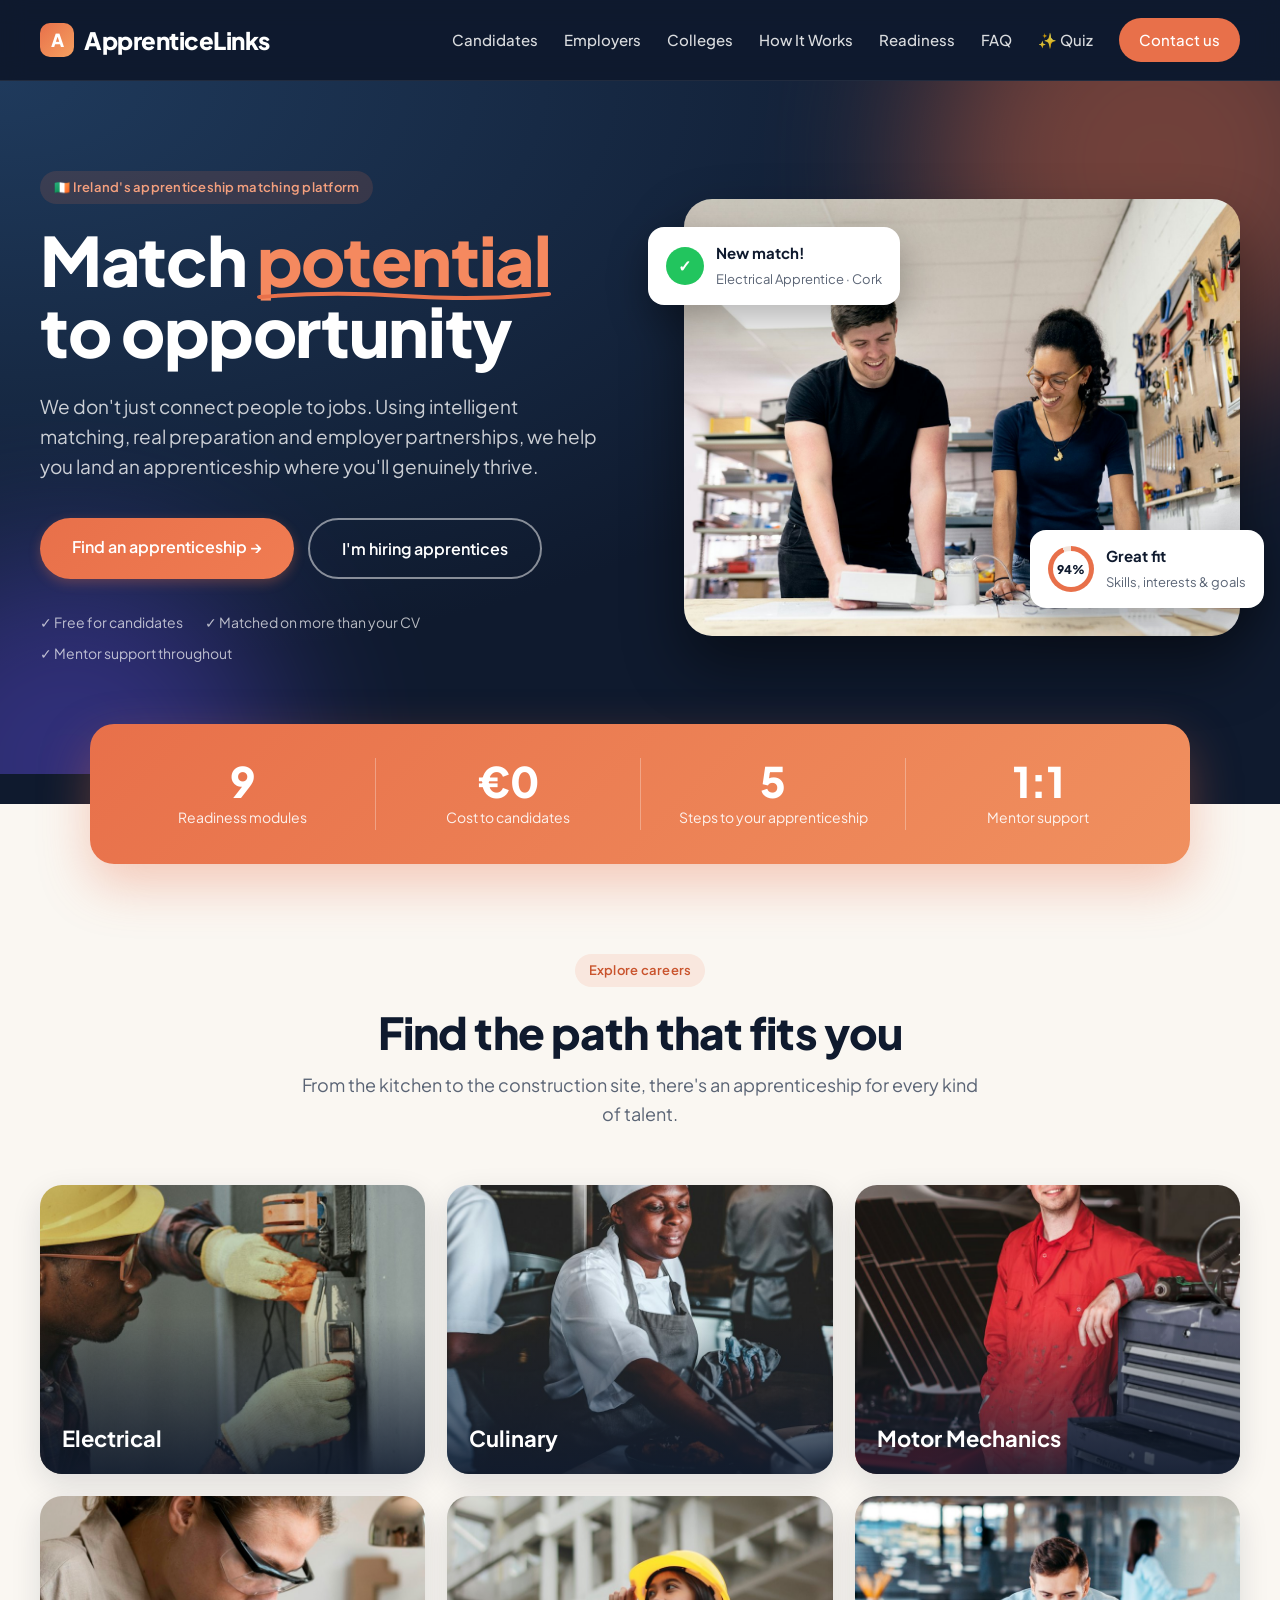
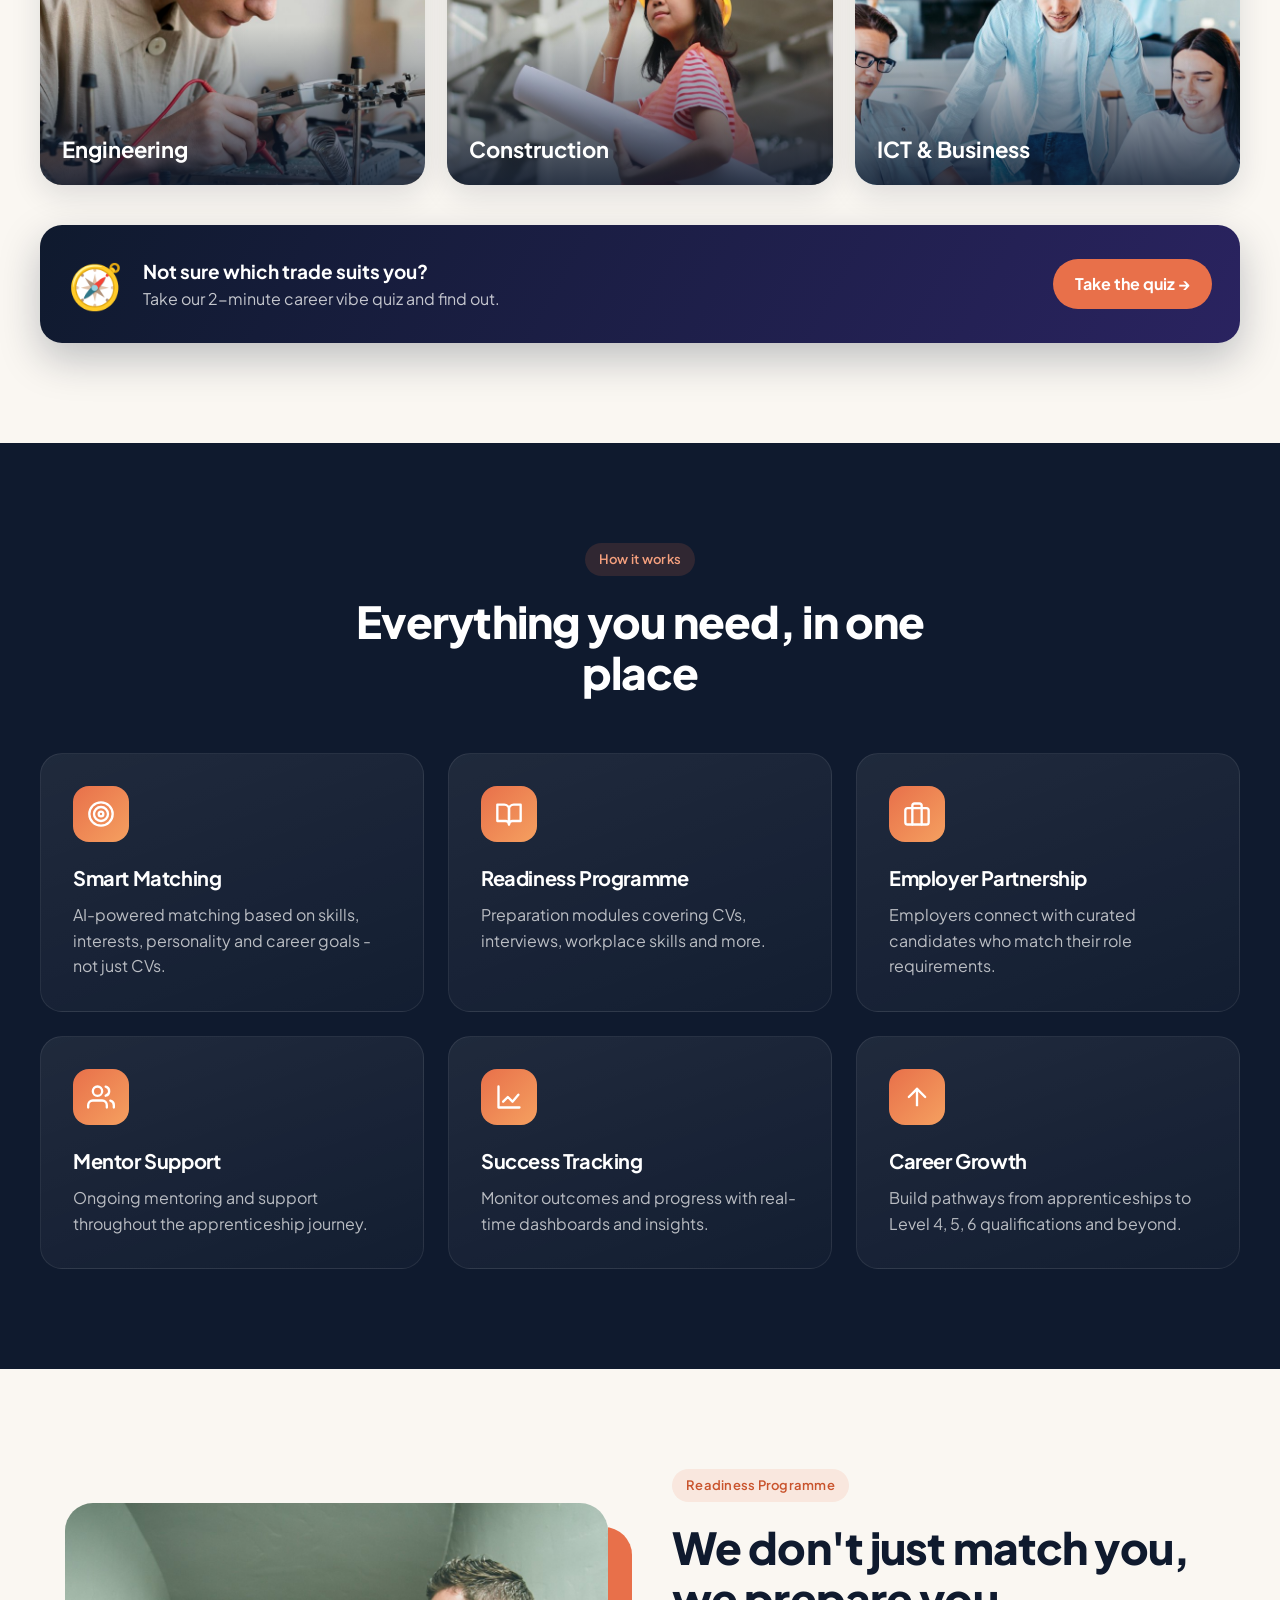
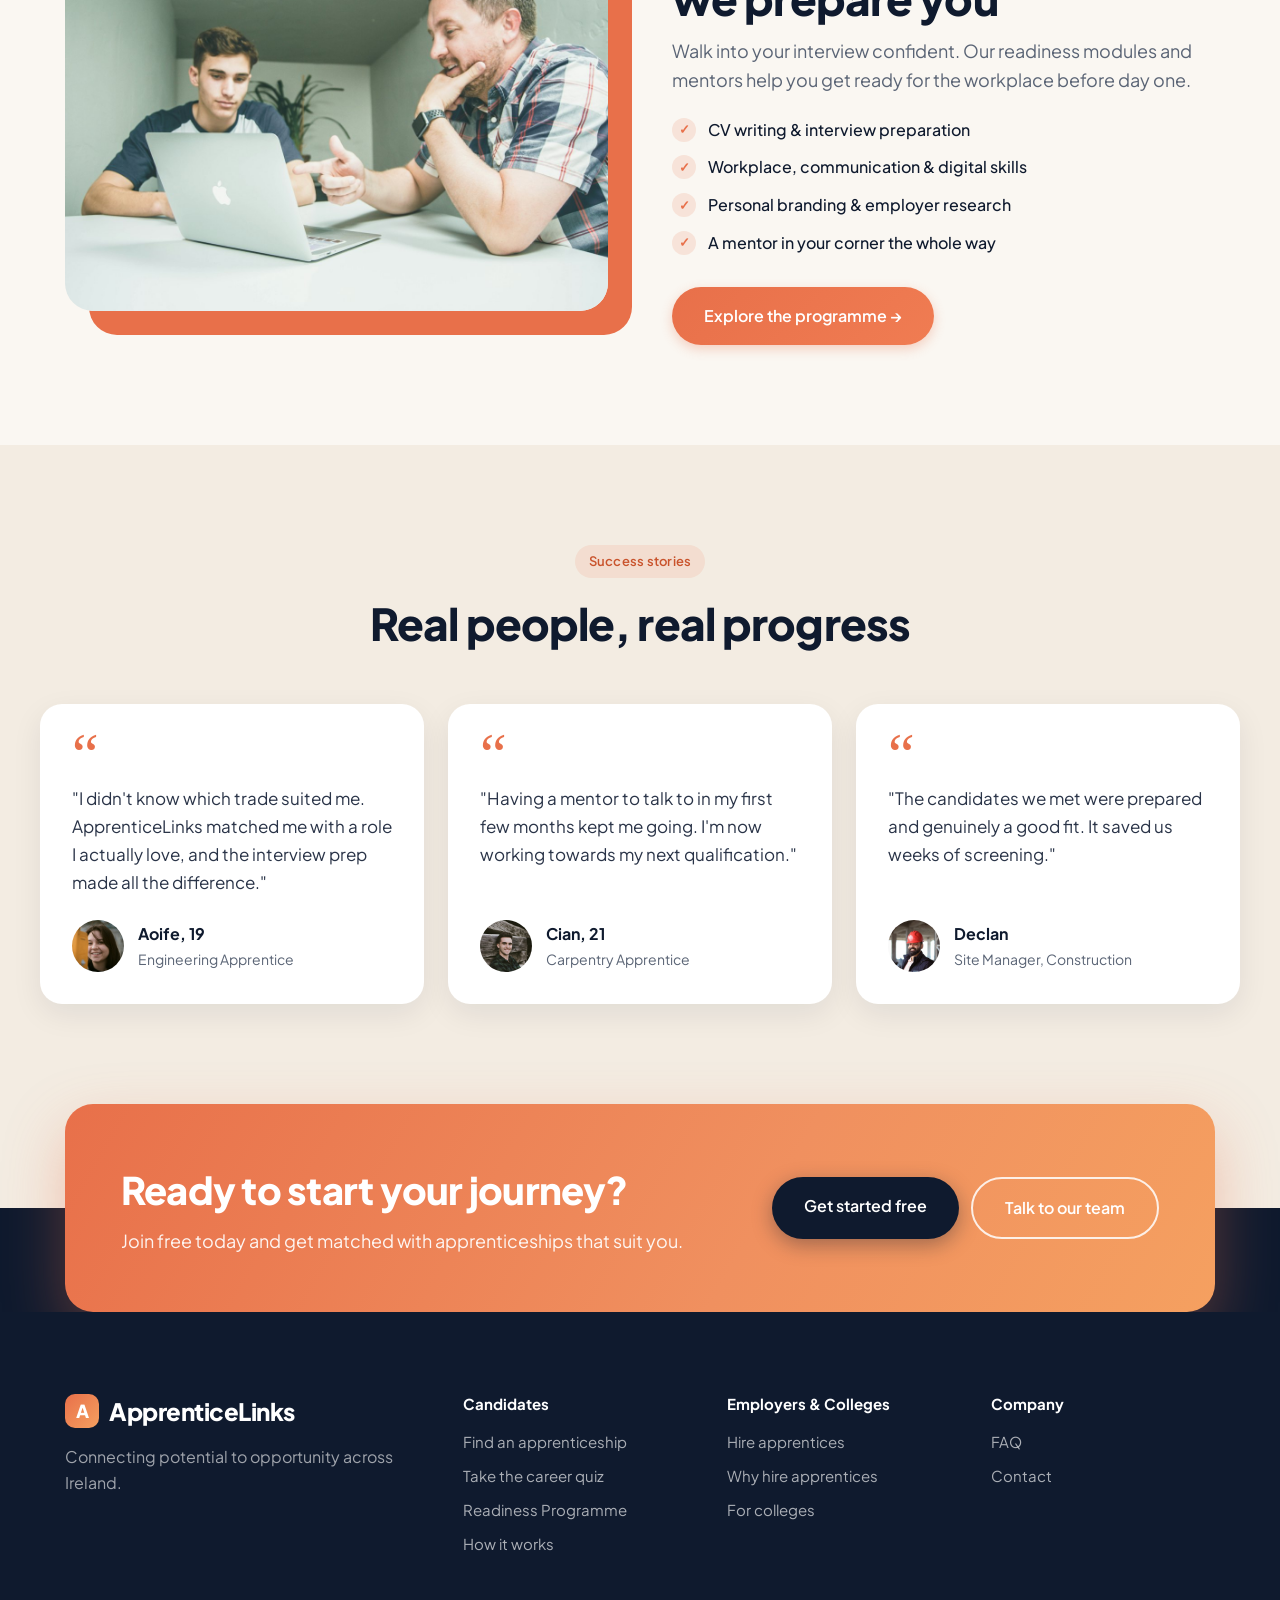
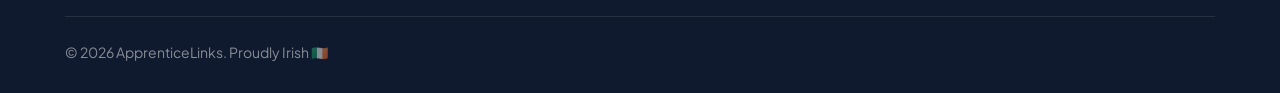
==== commit a360955d: "Redesign all inner pages and add career vibe quiz - Shared header (with active page, mobile menu) an" ====
--- a/index.html
+++ b/index.html
@@ -23,6 +23,7 @@
       <a href="how-it-works.html">How It Works</a>
       <a href="readiness-programme.html">Readiness</a>
       <a href="faq.html">FAQ</a>
+      <a href="quiz.html">✨ Quiz</a>
       <a href="contact.html" class="nav-cta">Contact us</a>
     </nav>
   </header>
@@ -62,9 +63,9 @@
 
   <!-- STATS -->
   <section class="stats-band">
-    <div class="stat-item reveal"><span class="stat-num" data-count="9">0</span><span class="stat-label">Readiness modules</span></div>
+    <div class="stat-item reveal"><span class="stat-num" data-count="9">9</span><span class="stat-label">Readiness modules</span></div>
     <div class="stat-item reveal"><span class="stat-num">€<span data-count="0">0</span></span><span class="stat-label">Cost to candidates</span></div>
-    <div class="stat-item reveal"><span class="stat-num" data-count="5">0</span><span class="stat-label">Steps to your apprenticeship</span></div>
+    <div class="stat-item reveal"><span class="stat-num" data-count="5">5</span><span class="stat-label">Steps to your apprenticeship</span></div>
     <div class="stat-item reveal"><span class="stat-num">1:1</span><span class="stat-label">Mentor support</span></div>
   </section>
 
@@ -83,6 +84,14 @@
       <a href="for-candidates.html" class="trade-tile reveal"><img src="images/trade-construction.jpg" alt="Young woman in a hard hat holding building plans" loading="lazy"><span>Construction</span></a>
       <a href="for-candidates.html" class="trade-tile reveal"><img src="images/trade-ict.jpg" alt="Young team working together on laptops" loading="lazy"><span>ICT &amp; Business</span></a>
     </div>
+    <a href="quiz.html" class="quiz-promo reveal">
+      <span class="quiz-promo-emoji">🧭</span>
+      <div>
+        <strong>Not sure which trade suits you?</strong>
+        <span>Take our 2-minute career vibe quiz and find out.</span>
+      </div>
+      <span class="quiz-promo-go">Take the quiz →</span>
+    </a>
   </section>
 
   <!-- HOW IT WORKS -->
@@ -163,7 +172,7 @@
       </figure>
       <figure class="quote-card reveal">
         <blockquote>"The candidates we met were prepared and genuinely a good fit. It saved us weeks of screening."</blockquote>
-        <figcaption><img src="images/person-3.jpg" alt="" loading="lazy"><div><strong>Grace</strong><span>Hiring Manager, Construction</span></div></figcaption>
+        <figcaption><img src="images/person-3.jpg" alt="" loading="lazy"><div><strong>Declan</strong><span>Site Manager, Construction</span></div></figcaption>
       </figure>
     </div>
   </section>
@@ -191,6 +200,7 @@
       <div>
         <h4>Candidates</h4>
         <a href="for-candidates.html">Find an apprenticeship</a>
+        <a href="quiz.html">Take the career quiz</a>
         <a href="readiness-programme.html">Readiness Programme</a>
         <a href="how-it-works.html">How it works</a>
       </div>
--- a/styles.css
+++ b/styles.css
@@ -1458,3 +1458,1298 @@
     grid-column: 1 / -1;
   }
 }
+
+/* ============================================
+   INNER PAGES
+   ============================================ */
+
+.site-nav a.active {
+  color: #f5895f;
+}
+
+.site-nav a.nav-cta.active {
+  color: #fff;
+}
+
+.text-link {
+  color: #e8704a;
+  font-weight: 600;
+  text-decoration: none;
+}
+
+.text-link:hover {
+  text-decoration: underline;
+}
+
+/* ---- Page hero ---- */
+.page-hero {
+  position: relative;
+  padding: 80px 40px 100px;
+  background: radial-gradient(ellipse at top left, #1f3a5c 0%, #0f1a2e 60%);
+  overflow: hidden;
+}
+
+.page-hero-inner {
+  position: relative;
+  z-index: 1;
+  max-width: 1200px;
+  margin: 0 auto;
+  display: grid;
+  grid-template-columns: 1.1fr 1fr;
+  gap: 60px;
+  align-items: center;
+}
+
+.page-hero.compact .page-hero-inner {
+  grid-template-columns: 1fr;
+  max-width: 760px;
+  text-align: center;
+}
+
+.page-hero-text {
+  animation: fadeIn 0.8s ease-out both;
+}
+
+.page-hero h1 {
+  font-size: clamp(36px, 5vw, 58px);
+  font-weight: 800;
+  line-height: 1.08;
+  margin-bottom: 22px;
+}
+
+.page-hero-img {
+  animation: fadeIn 1s 0.15s ease-out both;
+}
+
+.page-hero-img img {
+  width: 100%;
+  aspect-ratio: 4 / 3;
+  object-fit: cover;
+  border-radius: 28px;
+  display: block;
+  box-shadow: 0 30px 60px rgba(0, 0, 0, 0.45);
+  transform: rotate(1.5deg);
+  transition: transform 0.4s;
+}
+
+.page-hero-img img:hover {
+  transform: rotate(0deg) scale(1.01);
+}
+
+.page-hero + .home-section.light,
+.page-hero + .home-section.cream {
+  position: relative;
+}
+
+/* Stats band placement variants */
+.page-hero + .stats-band + .home-section {
+  margin-top: -60px;
+  padding-top: 150px;
+}
+
+.stats-band.inline {
+  margin: 70px auto 0;
+}
+
+/* ---- Icon cards on light backgrounds ---- */
+.icon-card.on-light {
+  background: #fff;
+  border: 1px solid rgba(15, 26, 46, 0.06);
+  box-shadow: 0 10px 30px rgba(15, 26, 46, 0.06);
+}
+
+.icon-card.on-light h3 {
+  color: #0f1a2e;
+}
+
+.icon-card.on-light p {
+  color: #5a6475;
+}
+
+.icon-card.on-light:hover {
+  box-shadow: 0 20px 40px rgba(15, 26, 46, 0.12);
+}
+
+.home-section.dark .section-head p {
+  color: rgba(255, 255, 255, 0.7);
+}
+
+/* ---- Timeline ---- */
+.timeline {
+  list-style: none;
+  max-width: 760px;
+  margin: 0 auto;
+  position: relative;
+}
+
+.timeline::before {
+  content: '';
+  position: absolute;
+  left: 27px;
+  top: 20px;
+  bottom: 20px;
+  width: 3px;
+  border-radius: 3px;
+  background: linear-gradient(#e8704a, rgba(232, 112, 74, 0.15));
+}
+
+.timeline li {
+  position: relative;
+  display: flex;
+  gap: 24px;
+  align-items: flex-start;
+  margin-bottom: 18px;
+}
+
+.t-num {
+  flex-shrink: 0;
+  position: relative;
+  z-index: 1;
+  display: grid;
+  place-items: center;
+  width: 56px;
+  height: 56px;
+  border-radius: 50%;
+  background: linear-gradient(135deg, #e8704a, #f5a060);
+  color: #fff;
+  font-size: 22px;
+  font-weight: 800;
+  box-shadow: 0 0 0 6px #faf7f2, 0 8px 20px rgba(232, 112, 74, 0.35);
+}
+
+.home-section.cream .t-num {
+  box-shadow: 0 0 0 6px #f3ece2, 0 8px 20px rgba(232, 112, 74, 0.35);
+}
+
+.timeline li > div {
+  flex: 1;
+  padding: 20px 24px;
+  border-radius: 18px;
+  background: #fff;
+  box-shadow: 0 8px 24px rgba(15, 26, 46, 0.06);
+  transition: transform 0.3s, box-shadow 0.3s;
+}
+
+.timeline li:hover > div {
+  transform: translateX(6px);
+  box-shadow: 0 14px 30px rgba(15, 26, 46, 0.1);
+}
+
+.timeline h3 {
+  color: #0f1a2e;
+  font-size: 19px;
+  margin-bottom: 4px;
+}
+
+.timeline p {
+  color: #5a6475;
+}
+
+/* ---- Quiz promo ---- */
+.quiz-promo {
+  display: flex;
+  align-items: center;
+  gap: 20px;
+  max-width: 1200px;
+  margin: 40px auto 0;
+  padding: 24px 28px;
+  border-radius: 22px;
+  background: linear-gradient(120deg, #0f1a2e, #2a2360);
+  color: #fff;
+  text-decoration: none;
+  box-shadow: 0 16px 40px rgba(15, 26, 46, 0.25);
+  transition: transform 0.3s, box-shadow 0.3s;
+}
+
+.timeline + .quiz-promo {
+  max-width: 760px;
+}
+
+.quiz-promo:hover {
+  transform: translateY(-4px);
+  box-shadow: 0 22px 50px rgba(15, 26, 46, 0.35);
+}
+
+.quiz-promo-emoji {
+  font-size: 44px;
+  animation: wiggle 3s ease-in-out infinite;
+}
+
+@keyframes wiggle {
+  0%, 100% { transform: rotate(0); }
+  10% { transform: rotate(-12deg); }
+  20% { transform: rotate(10deg); }
+  30% { transform: rotate(0); }
+}
+
+.quiz-promo strong {
+  display: block;
+  font-size: 19px;
+}
+
+.quiz-promo div span {
+  color: rgba(255, 255, 255, 0.75);
+}
+
+.quiz-promo-go {
+  margin-left: auto;
+  flex-shrink: 0;
+  padding: 12px 22px;
+  border-radius: 999px;
+  background: #e8704a;
+  font-weight: 700;
+}
+
+/* ---- Compare / partner cards ---- */
+.compare {
+  display: grid;
+  grid-template-columns: 1fr 1fr;
+  gap: 24px;
+  max-width: 1150px;
+  margin: 0 auto;
+}
+
+.compare-card,
+.partner-card {
+  padding: 40px;
+  border-radius: 24px;
+  background: #fff;
+  box-shadow: 0 10px 30px rgba(15, 26, 46, 0.06);
+}
+
+.compare-card h3,
+.partner-card h3 {
+  color: #0f1a2e;
+  font-size: 24px;
+  margin-bottom: 12px;
+}
+
+.compare-card p,
+.partner-card p {
+  color: #5a6475;
+  font-size: 17px;
+}
+
+.compare-card.solution {
+  background: linear-gradient(135deg, #0f1a2e, #1f3a5c);
+}
+
+.compare-card.solution h3 {
+  color: #fff;
+}
+
+.compare-card.solution p {
+  color: rgba(255, 255, 255, 0.8);
+}
+
+.compare-tag {
+  display: inline-block;
+  margin-bottom: 16px;
+  padding: 5px 12px;
+  border-radius: 999px;
+  font-size: 13px;
+  font-weight: 700;
+  background: #fde8e0;
+  color: #c9532c;
+}
+
+.compare-card.solution .compare-tag {
+  background: rgba(34, 197, 94, 0.18);
+  color: #6ee7a0;
+}
+
+.partner-card .partner-label {
+  margin-top: 18px;
+  margin-bottom: 4px;
+  font-size: 13px;
+  font-weight: 700;
+  letter-spacing: 0.06em;
+  text-transform: uppercase;
+  color: #e8704a;
+}
+
+.partner-card .check-list {
+  margin-top: 20px;
+  margin-bottom: 0;
+  color: #0f1a2e;
+}
+
+/* ---- Pricing ---- */
+.pricing-grid {
+  display: grid;
+  grid-template-columns: repeat(3, 1fr);
+  gap: 24px;
+  max-width: 1100px;
+  margin: 0 auto;
+  align-items: center;
+}
+
+.price-card {
+  position: relative;
+  padding: 36px;
+  border-radius: 24px;
+  background: #fff;
+  color: #0f1a2e;
+  box-shadow: 0 10px 30px rgba(15, 26, 46, 0.06);
+  transition: transform 0.3s;
+}
+
+.price-card:hover {
+  transform: translateY(-6px);
+}
+
+.price-card h3 {
+  font-size: 20px;
+  color: #0f1a2e;
+}
+
+.price {
+  font-size: 40px;
+  font-weight: 800;
+  margin: 8px 0 4px;
+}
+
+.price span {
+  font-size: 16px;
+  font-weight: 500;
+  color: #5a6475;
+}
+
+.price-desc {
+  color: #5a6475;
+  margin-bottom: 22px;
+}
+
+.price-card .btn {
+  width: 100%;
+}
+
+.price-card.featured {
+  padding: 48px 36px;
+  background: linear-gradient(160deg, #0f1a2e, #1f3a5c);
+  color: #fff;
+  box-shadow: 0 24px 50px rgba(15, 26, 46, 0.3);
+}
+
+.price-card.featured h3,
+.price-card.featured .check-list {
+  color: #fff;
+}
+
+.price-card.featured .price span,
+.price-card.featured .price-desc {
+  color: rgba(255, 255, 255, 0.7);
+}
+
+.price-badge {
+  position: absolute;
+  top: -14px;
+  left: 50%;
+  transform: translateX(-50%);
+  padding: 6px 16px;
+  border-radius: 999px;
+  background: #e8704a;
+  color: #fff;
+  font-size: 13px;
+  font-weight: 700;
+  white-space: nowrap;
+}
+
+.btn-outline-dark {
+  background: transparent;
+  color: #0f1a2e;
+  border: 2px solid #0f1a2e;
+  box-shadow: none;
+}
+
+.btn-outline-dark:hover {
+  background: #0f1a2e;
+  color: #fff;
+  box-shadow: none;
+}
+
+/* ---- Pillars ---- */
+.pillar-grid {
+  display: grid;
+  grid-template-columns: repeat(3, 1fr);
+  gap: 24px;
+  max-width: 1200px;
+  margin: 0 auto;
+}
+
+.pillar {
+  position: relative;
+  padding: 40px 32px;
+  border-radius: 24px;
+  background: #fff;
+  box-shadow: 0 10px 30px rgba(15, 26, 46, 0.06);
+  overflow: hidden;
+  transition: transform 0.3s;
+}
+
+.pillar:hover {
+  transform: translateY(-8px);
+}
+
+.pillar-num {
+  position: absolute;
+  top: 10px;
+  right: 22px;
+  font-size: 80px;
+  font-weight: 800;
+  color: rgba(232, 112, 74, 0.1);
+  line-height: 1;
+}
+
+.pillar h3 {
+  color: #0f1a2e;
+  font-size: 22px;
+  margin-bottom: 10px;
+}
+
+.pillar p {
+  color: #5a6475;
+}
+
+/* ---- Matching engine diagram ---- */
+.engine {
+  display: grid;
+  grid-template-columns: 1fr auto 1fr;
+  gap: 30px;
+  align-items: center;
+  max-width: 1150px;
+  margin: 0 auto;
+}
+
+.engine-col {
+  padding: 30px;
+  border-radius: 22px;
+  background: rgba(255, 255, 255, 0.05);
+  border: 1px solid rgba(255, 255, 255, 0.08);
+}
+
+.engine-col h3 {
+  font-size: 18px;
+  margin-bottom: 16px;
+}
+
+.chips {
+  display: flex;
+  flex-wrap: wrap;
+  gap: 8px;
+}
+
+.chips span {
+  padding: 6px 12px;
+  border-radius: 999px;
+  background: rgba(232, 112, 74, 0.14);
+  color: #f5b59a;
+  font-size: 14px;
+}
+
+.engine-core {
+  display: flex;
+  flex-direction: column;
+  align-items: center;
+  gap: 6px;
+  width: 190px;
+  height: 190px;
+  justify-content: center;
+  text-align: center;
+  border-radius: 50%;
+  background: radial-gradient(circle, #e8704a, #c9532c);
+  box-shadow: 0 0 0 12px rgba(232, 112, 74, 0.15), 0 0 60px rgba(232, 112, 74, 0.5);
+  animation: pulse 3s ease-in-out infinite;
+}
+
+.engine-core span {
+  font-size: 12px;
+  padding: 0 20px;
+  color: rgba(255, 255, 255, 0.85);
+}
+
+.engine-icon svg {
+  width: 34px;
+  height: 34px;
+  fill: #fff;
+  stroke: none;
+}
+
+@keyframes pulse {
+  0%, 100% { box-shadow: 0 0 0 12px rgba(232, 112, 74, 0.15), 0 0 60px rgba(232, 112, 74, 0.4); }
+  50% { box-shadow: 0 0 0 22px rgba(232, 112, 74, 0.08), 0 0 80px rgba(232, 112, 74, 0.6); }
+}
+
+.engine-note {
+  text-align: center;
+  margin-top: 40px;
+  color: rgba(255, 255, 255, 0.6);
+}
+
+/* ---- Roadmap ---- */
+.roadmap {
+  display: grid;
+  grid-template-columns: repeat(4, 1fr);
+  gap: 20px;
+  max-width: 1200px;
+  margin: 0 auto;
+  position: relative;
+}
+
+.phase {
+  padding: 28px;
+  border-radius: 22px;
+  background: #fff;
+  border-top: 5px solid #e8704a;
+  box-shadow: 0 10px 30px rgba(15, 26, 46, 0.06);
+}
+
+.phase:nth-child(2) { border-top-color: #f0905f; }
+.phase:nth-child(3) { border-top-color: #7a68e8; }
+.phase:nth-child(4) { border-top-color: #0f1a2e; }
+
+.phase-tag {
+  font-size: 13px;
+  font-weight: 700;
+  color: #e8704a;
+}
+
+.phase h3 {
+  color: #0f1a2e;
+  font-size: 20px;
+  margin: 8px 0;
+}
+
+.phase p {
+  color: #5a6475;
+  font-size: 15px;
+}
+
+/* ---- Readiness modules ---- */
+.module-tiles {
+  display: grid;
+  grid-template-columns: repeat(3, 1fr);
+  gap: 24px;
+  max-width: 1200px;
+  margin: 0 auto;
+}
+
+.module-tile {
+  display: flex;
+  flex-direction: column;
+  padding: 30px;
+  border-radius: 24px;
+  background: #fff;
+  box-shadow: 0 10px 30px rgba(15, 26, 46, 0.06);
+  transition: transform 0.3s, box-shadow 0.3s;
+}
+
+.module-tile:hover {
+  transform: translateY(-6px);
+  box-shadow: 0 20px 40px rgba(15, 26, 46, 0.12);
+}
+
+.module-top {
+  display: flex;
+  justify-content: space-between;
+  align-items: flex-start;
+}
+
+.module-no {
+  font-size: 13px;
+  font-weight: 700;
+  color: #e8704a;
+}
+
+.module-tile h3 {
+  color: #0f1a2e;
+  font-size: 21px;
+  margin-bottom: 6px;
+}
+
+.module-tile .module-goal {
+  color: #0f1a2e;
+  font-weight: 600;
+  margin-bottom: 8px;
+}
+
+.module-tile p {
+  color: #5a6475;
+  font-size: 15px;
+}
+
+.module-meta {
+  display: flex;
+  flex-wrap: wrap;
+  gap: 8px;
+  margin-top: auto;
+  padding-top: 18px;
+}
+
+.pill {
+  padding: 5px 12px;
+  border-radius: 999px;
+  background: #0f1a2e;
+  color: #fff;
+  font-size: 13px;
+  font-weight: 600;
+}
+
+.pill-soft {
+  background: #fde8e0;
+  color: #b8481f;
+}
+
+.split-text h2.on-dark {
+  color: #fff;
+}
+
+.home-section.dark .check-list li {
+  color: #fff;
+}
+
+.on-dark-p {
+  color: rgba(255, 255, 255, 0.75) !important;
+}
+
+/* ---- 4 days / 1 day bar ---- */
+.week-bar {
+  display: flex;
+  margin: 10px 0 26px;
+  border-radius: 18px;
+  overflow: hidden;
+  box-shadow: 0 10px 30px rgba(0, 0, 0, 0.3);
+}
+
+.week-bar > div {
+  padding: 20px;
+}
+
+.week-bar strong {
+  display: block;
+  font-size: 24px;
+}
+
+.week-bar span {
+  font-size: 14px;
+  opacity: 0.9;
+}
+
+.week-work {
+  flex: 4;
+  background: linear-gradient(135deg, #e8704a, #f0905f);
+}
+
+.week-college {
+  flex: 1.4;
+  background: #5b4bd6;
+}
+
+/* ---- FAQ ---- */
+.faq-wrap {
+  max-width: 820px;
+  margin: 0 auto;
+}
+
+.faq-tabs {
+  display: flex;
+  justify-content: center;
+  gap: 10px;
+  flex-wrap: wrap;
+  margin-bottom: 36px;
+}
+
+.faq-tab {
+  min-width: 0;
+  padding: 12px 24px;
+  background: #fff;
+  color: #0f1a2e;
+  border: 2px solid rgba(15, 26, 46, 0.1);
+  box-shadow: none;
+  font-weight: 700;
+}
+
+.faq-tab:hover {
+  background: #fff;
+  border-color: #e8704a;
+  transform: none;
+  box-shadow: none;
+}
+
+.faq-tab.active {
+  background: #0f1a2e;
+  color: #fff;
+  border-color: #0f1a2e;
+}
+
+.faq-list {
+  max-width: 820px;
+  margin: 0 auto;
+}
+
+.faq-item {
+  margin-bottom: 14px;
+  border-radius: 18px;
+  background: #fff;
+  box-shadow: 0 6px 20px rgba(15, 26, 46, 0.06);
+  overflow: hidden;
+}
+
+.faq-item summary {
+  position: relative;
+  padding: 22px 64px 22px 26px;
+  cursor: pointer;
+  list-style: none;
+  font-size: 18px;
+  font-weight: 700;
+  color: #0f1a2e;
+}
+
+.faq-item summary::-webkit-details-marker {
+  display: none;
+}
+
+.faq-item summary::after {
+  content: '+';
+  position: absolute;
+  right: 22px;
+  top: 50%;
+  display: grid;
+  place-items: center;
+  width: 30px;
+  height: 30px;
+  margin-top: -15px;
+  border-radius: 50%;
+  background: #fde8e0;
+  color: #e8704a;
+  font-size: 22px;
+  transition: transform 0.3s;
+}
+
+.faq-item[open] summary::after {
+  transform: rotate(45deg);
+  background: #e8704a;
+  color: #fff;
+}
+
+.faq-body {
+  padding: 0 26px 24px;
+}
+
+.faq-body p {
+  color: #5a6475;
+  font-size: 16px;
+}
+
+/* ---- Contact ---- */
+.contact-grid {
+  display: grid;
+  grid-template-columns: repeat(4, 1fr);
+  gap: 20px;
+  max-width: 1200px;
+  margin: 0 auto;
+}
+
+.contact-card {
+  display: flex;
+  flex-direction: column;
+  padding: 30px;
+  border-radius: 24px;
+  background: #fff;
+  box-shadow: 0 10px 30px rgba(15, 26, 46, 0.06);
+  text-decoration: none;
+  transition: transform 0.3s, box-shadow 0.3s;
+}
+
+.contact-card:hover {
+  transform: translateY(-6px);
+  box-shadow: 0 20px 40px rgba(15, 26, 46, 0.12);
+}
+
+.contact-card h3 {
+  color: #0f1a2e;
+  font-size: 20px;
+  margin-bottom: 6px;
+}
+
+.contact-card p {
+  color: #5a6475;
+  font-size: 15px;
+  margin-bottom: 18px;
+}
+
+.contact-email {
+  margin-top: auto;
+  color: #e8704a;
+  font-weight: 700;
+  font-size: 14px;
+  word-break: break-all;
+}
+
+.contact-info {
+  display: grid;
+  grid-template-columns: 1fr 1fr;
+  gap: 20px;
+  max-width: 1200px;
+  margin: 24px auto 0;
+}
+
+.contact-info > div {
+  display: flex;
+  gap: 18px;
+  padding: 26px;
+  border-radius: 22px;
+  background: #0f1a2e;
+}
+
+.contact-info .icon-badge {
+  flex-shrink: 0;
+  margin-bottom: 0;
+}
+
+.contact-info p {
+  color: rgba(255, 255, 255, 0.7);
+}
+
+/* ============================================
+   CAREER VIBE QUIZ
+   ============================================ */
+
+.quiz-hero {
+  min-height: calc(100vh - 70px);
+  display: flex;
+  align-items: center;
+  justify-content: center;
+  padding: 60px 20px;
+}
+
+.quiz-shell {
+  position: relative;
+  z-index: 1;
+  width: 100%;
+  max-width: 820px;
+  margin: 0 auto;
+}
+
+.quiz-card {
+  padding: 50px;
+  border-radius: 32px;
+  background: rgba(255, 255, 255, 0.06);
+  border: 1px solid rgba(255, 255, 255, 0.12);
+  backdrop-filter: blur(16px);
+  -webkit-backdrop-filter: blur(16px);
+  box-shadow: 0 30px 80px rgba(0, 0, 0, 0.4);
+  scroll-margin-top: 90px;
+}
+
+.quiz-screen {
+  display: none;
+}
+
+.quiz-screen.active {
+  display: block;
+  animation: fadeIn 0.5s ease-out both;
+}
+
+#quiz-intro {
+  text-align: center;
+}
+
+.quiz-big-emoji {
+  display: block;
+  font-size: 72px;
+  margin-bottom: 10px;
+  animation: wiggle 3s ease-in-out infinite;
+}
+
+#quiz-intro h1 {
+  font-size: clamp(34px, 5vw, 54px);
+  font-weight: 800;
+  line-height: 1.1;
+  margin-bottom: 18px;
+}
+
+#quiz-intro .lead {
+  margin: 0 auto 30px;
+}
+
+#quiz-intro .btn {
+  font-size: 18px;
+  padding: 18px 42px;
+}
+
+.quiz-small {
+  margin-top: 18px;
+  font-size: 14px;
+  color: rgba(255, 255, 255, 0.55);
+}
+
+.quiz-progress {
+  height: 10px;
+  border-radius: 999px;
+  background: rgba(255, 255, 255, 0.1);
+  overflow: hidden;
+}
+
+.quiz-progress-fill {
+  height: 100%;
+  width: 0;
+  border-radius: 999px;
+  background: linear-gradient(90deg, #e8704a, #f5a060);
+  transition: width 0.4s ease;
+}
+
+.quiz-meta {
+  display: flex;
+  justify-content: space-between;
+  align-items: center;
+  margin: 14px 0 26px;
+  font-size: 14px;
+  font-weight: 600;
+  color: rgba(255, 255, 255, 0.6);
+}
+
+.quiz-back {
+  min-width: 0;
+  padding: 6px 0;
+  background: none;
+  box-shadow: none;
+  color: rgba(255, 255, 255, 0.7);
+  font-size: 14px;
+}
+
+.quiz-back:hover {
+  background: none;
+  box-shadow: none;
+  transform: none;
+  color: #fff;
+}
+
+#quiz-q {
+  font-size: clamp(24px, 3.5vw, 34px);
+  font-weight: 800;
+  line-height: 1.2;
+  margin-bottom: 28px;
+}
+
+.quiz-answers {
+  display: grid;
+  grid-template-columns: 1fr 1fr;
+  gap: 14px;
+}
+
+.quiz-answer {
+  display: flex;
+  align-items: center;
+  gap: 14px;
+  min-width: 0;
+  width: 100%;
+  padding: 20px;
+  border-radius: 18px;
+  background: rgba(255, 255, 255, 0.07);
+  border: 2px solid rgba(255, 255, 255, 0.1);
+  box-shadow: none;
+  text-align: left;
+  font-size: 16px;
+  font-weight: 600;
+  letter-spacing: 0;
+  animation: fadeIn 0.4s ease-out both;
+}
+
+.quiz-answer:hover {
+  background: rgba(232, 112, 74, 0.15);
+  border-color: #e8704a;
+  transform: translateY(-3px);
+  box-shadow: 0 10px 24px rgba(0, 0, 0, 0.25);
+}
+
+.quiz-answer.selected {
+  background: linear-gradient(135deg, #e8704a, #f0905f);
+  border-color: #e8704a;
+}
+
+.qa-emoji {
+  flex-shrink: 0;
+  display: grid;
+  place-items: center;
+  width: 50px;
+  height: 50px;
+  border-radius: 14px;
+  background: rgba(255, 255, 255, 0.1);
+  font-size: 28px;
+}
+
+/* Result */
+.result-top {
+  display: grid;
+  grid-template-columns: 240px 1fr;
+  gap: 32px;
+  align-items: center;
+}
+
+.result-img img {
+  width: 100%;
+  aspect-ratio: 1;
+  object-fit: cover;
+  border-radius: 24px;
+  transform: rotate(-3deg);
+  box-shadow: 0 20px 40px rgba(0, 0, 0, 0.4);
+  animation: pop 0.6s cubic-bezier(0.34, 1.56, 0.64, 1) both;
+}
+
+@keyframes pop {
+  from { transform: scale(0.6) rotate(-12deg); opacity: 0; }
+  to { transform: scale(1) rotate(-3deg); opacity: 1; }
+}
+
+#result-title {
+  font-size: clamp(30px, 4.5vw, 46px);
+  font-weight: 800;
+  line-height: 1.1;
+  margin-bottom: 8px;
+}
+
+.result-match {
+  font-size: 18px;
+  margin-bottom: 12px;
+}
+
+#result-pct {
+  font-weight: 800;
+  color: #f5895f;
+}
+
+#result-desc {
+  color: rgba(255, 255, 255, 0.8);
+}
+
+.result-traits {
+  display: flex;
+  flex-wrap: wrap;
+  gap: 10px;
+  margin: 28px 0;
+}
+
+.result-traits span {
+  padding: 8px 16px;
+  border-radius: 999px;
+  background: rgba(255, 255, 255, 0.1);
+  font-weight: 600;
+  font-size: 15px;
+}
+
+.result-cols {
+  display: grid;
+  grid-template-columns: 1fr 1fr;
+  gap: 24px;
+}
+
+.result-cols > div {
+  padding: 24px;
+  border-radius: 20px;
+  background: rgba(0, 0, 0, 0.2);
+}
+
+.result-cols h3 {
+  font-size: 17px;
+  margin-bottom: 14px;
+}
+
+.result-list {
+  list-style: none;
+}
+
+.result-list li {
+  padding: 8px 0;
+  border-bottom: 1px solid rgba(255, 255, 255, 0.08);
+}
+
+.result-list li::before {
+  content: '→ ';
+  color: #e8704a;
+  font-weight: 700;
+}
+
+.result-bar {
+  margin-bottom: 14px;
+}
+
+.result-bar-label {
+  display: flex;
+  justify-content: space-between;
+  font-size: 14px;
+  margin-bottom: 6px;
+}
+
+.result-bar-track {
+  height: 10px;
+  border-radius: 999px;
+  background: rgba(255, 255, 255, 0.1);
+  overflow: hidden;
+}
+
+.result-bar-fill {
+  width: 0;
+  height: 100%;
+  border-radius: 999px;
+  background: linear-gradient(90deg, #5b4bd6, #9d8cf5);
+  transition: width 1s ease;
+}
+
+.result-actions {
+  display: flex;
+  flex-wrap: wrap;
+  gap: 12px;
+  margin-top: 30px;
+}
+
+.confetti {
+  position: fixed;
+  top: -20px;
+  z-index: 999;
+  width: 10px;
+  height: 14px;
+  border-radius: 2px;
+  pointer-events: none;
+  animation: fall linear forwards;
+}
+
+@keyframes fall {
+  to { top: 110vh; transform: rotate(720deg) translateX(60px); }
+}
+
+/* ---- Inner page responsive ---- */
+@media (max-width: 980px) {
+  .page-hero-inner,
+  .compare,
+  .engine {
+    grid-template-columns: 1fr;
+  }
+
+  .page-hero-img {
+    max-width: 560px;
+  }
+
+  .engine-mid {
+    display: flex;
+    justify-content: center;
+  }
+
+  .pillar-grid,
+  .pricing-grid,
+  .module-tiles,
+  .roadmap,
+  .contact-grid {
+    grid-template-columns: repeat(2, 1fr);
+  }
+
+  .price-card.featured {
+    padding: 36px;
+  }
+}
+
+@media (max-width: 640px) {
+  .page-hero {
+    padding: 50px 16px 90px;
+  }
+
+  .page-hero-img img {
+    transform: none;
+  }
+
+  .pillar-grid,
+  .pricing-grid,
+  .module-tiles,
+  .roadmap,
+  .contact-grid,
+  .contact-info,
+  .result-cols {
+    grid-template-columns: 1fr;
+  }
+
+  .compare-card,
+  .partner-card {
+    padding: 28px;
+  }
+
+  .timeline::before {
+    left: 21px;
+  }
+
+  .timeline li {
+    gap: 14px;
+  }
+
+  .t-num {
+    width: 44px;
+    height: 44px;
+    font-size: 18px;
+  }
+
+  .quiz-promo {
+    flex-wrap: wrap;
+    padding: 22px;
+  }
+
+  .quiz-promo-go {
+    margin-left: 0;
+    width: 100%;
+    text-align: center;
+  }
+
+  .stats-band.inline {
+    margin: 50px 0 0;
+  }
+
+  .quiz-card {
+    padding: 28px 20px;
+    border-radius: 24px;
+  }
+
+  .quiz-answers {
+    grid-template-columns: 1fr;
+  }
+
+  .quiz-answer {
+    padding: 14px;
+  }
+
+  .result-top {
+    grid-template-columns: 1fr;
+    text-align: center;
+  }
+
+  .result-img {
+    max-width: 200px;
+    margin: 0 auto;
+  }
+
+  .result-traits {
+    justify-content: center;
+  }
+
+  .result-actions .btn {
+    width: 100%;
+  }
+
+  .faq-item summary {
+    font-size: 16px;
+    padding: 18px 56px 18px 20px;
+  }
+}
+
+/* Buttons inherit the site font; small utility buttons keep their own width on mobile */
+button {
+  font-family: inherit;
+}
+
+@media (max-width: 768px) {
+  .quiz-back,
+  .faq-tab {
+    width: auto;
+  }
+
+  .quiz-answer {
+    width: 100%;
+  }
+}
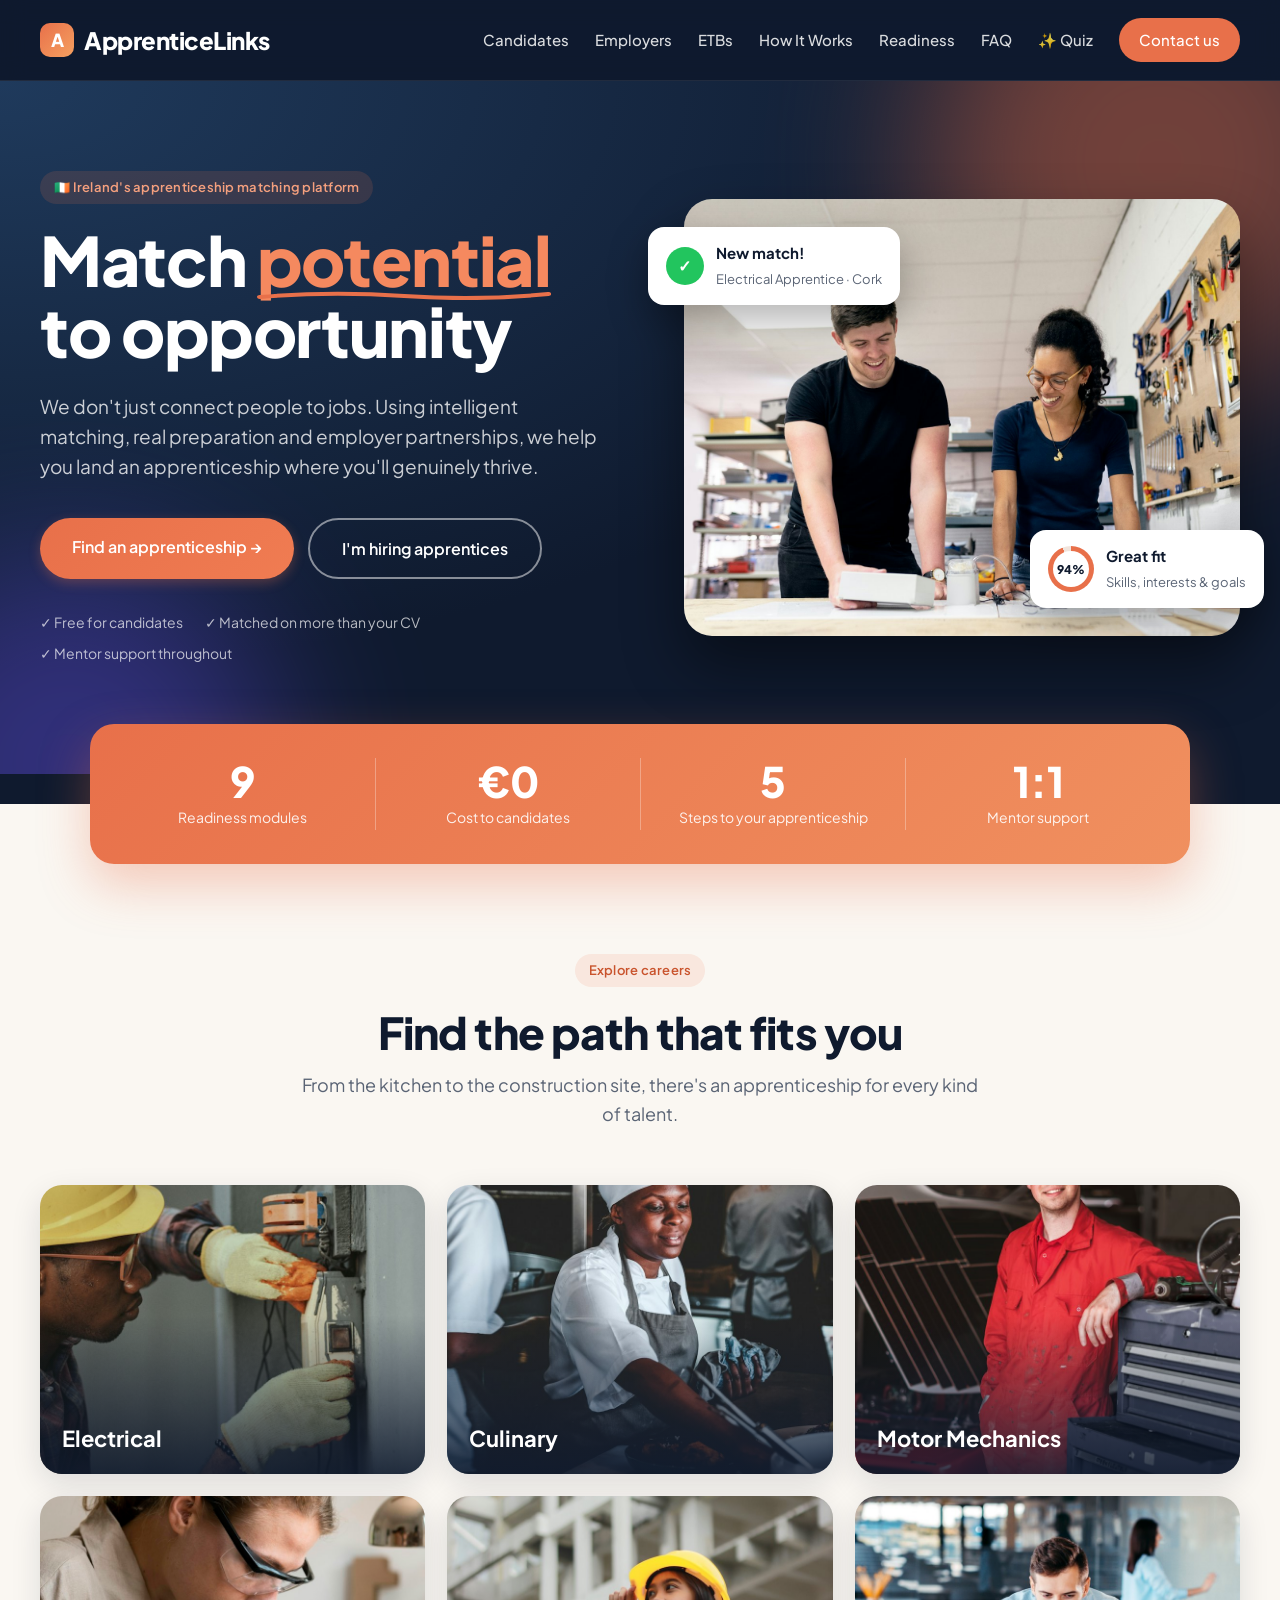
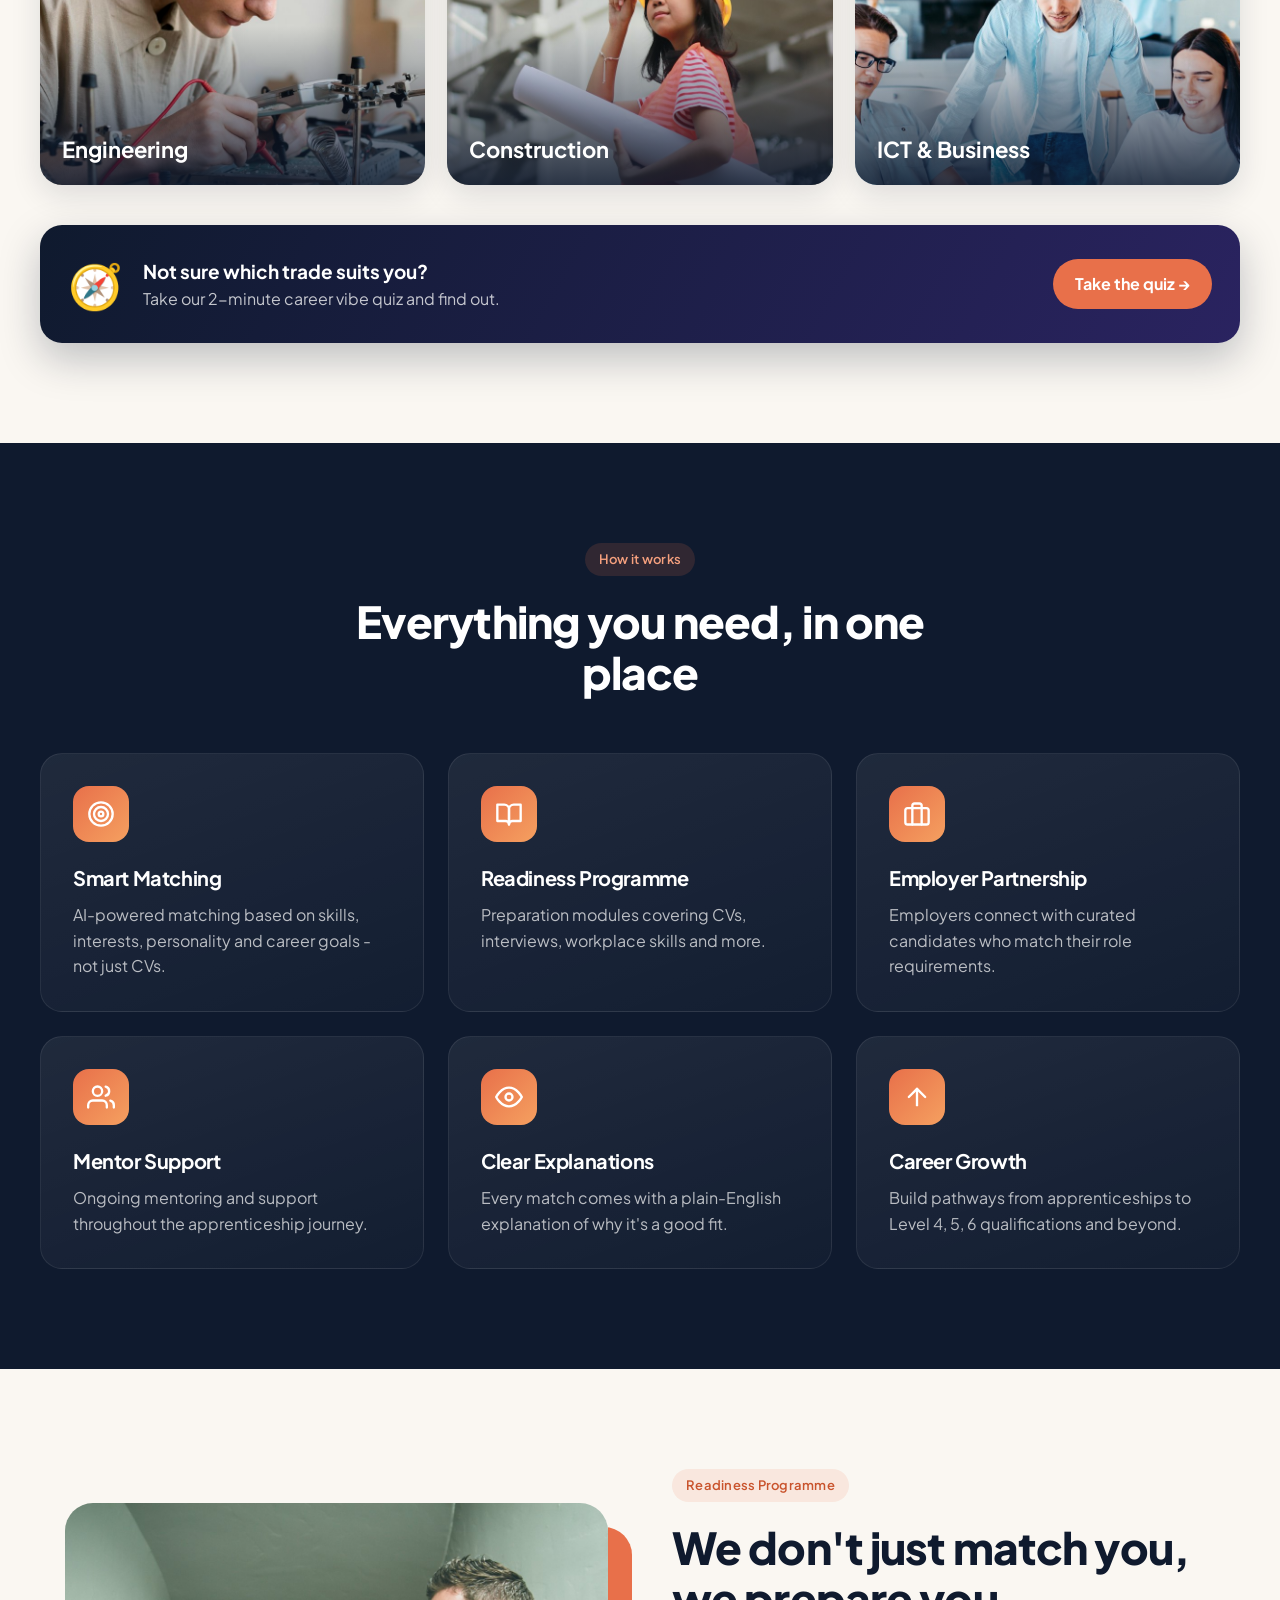
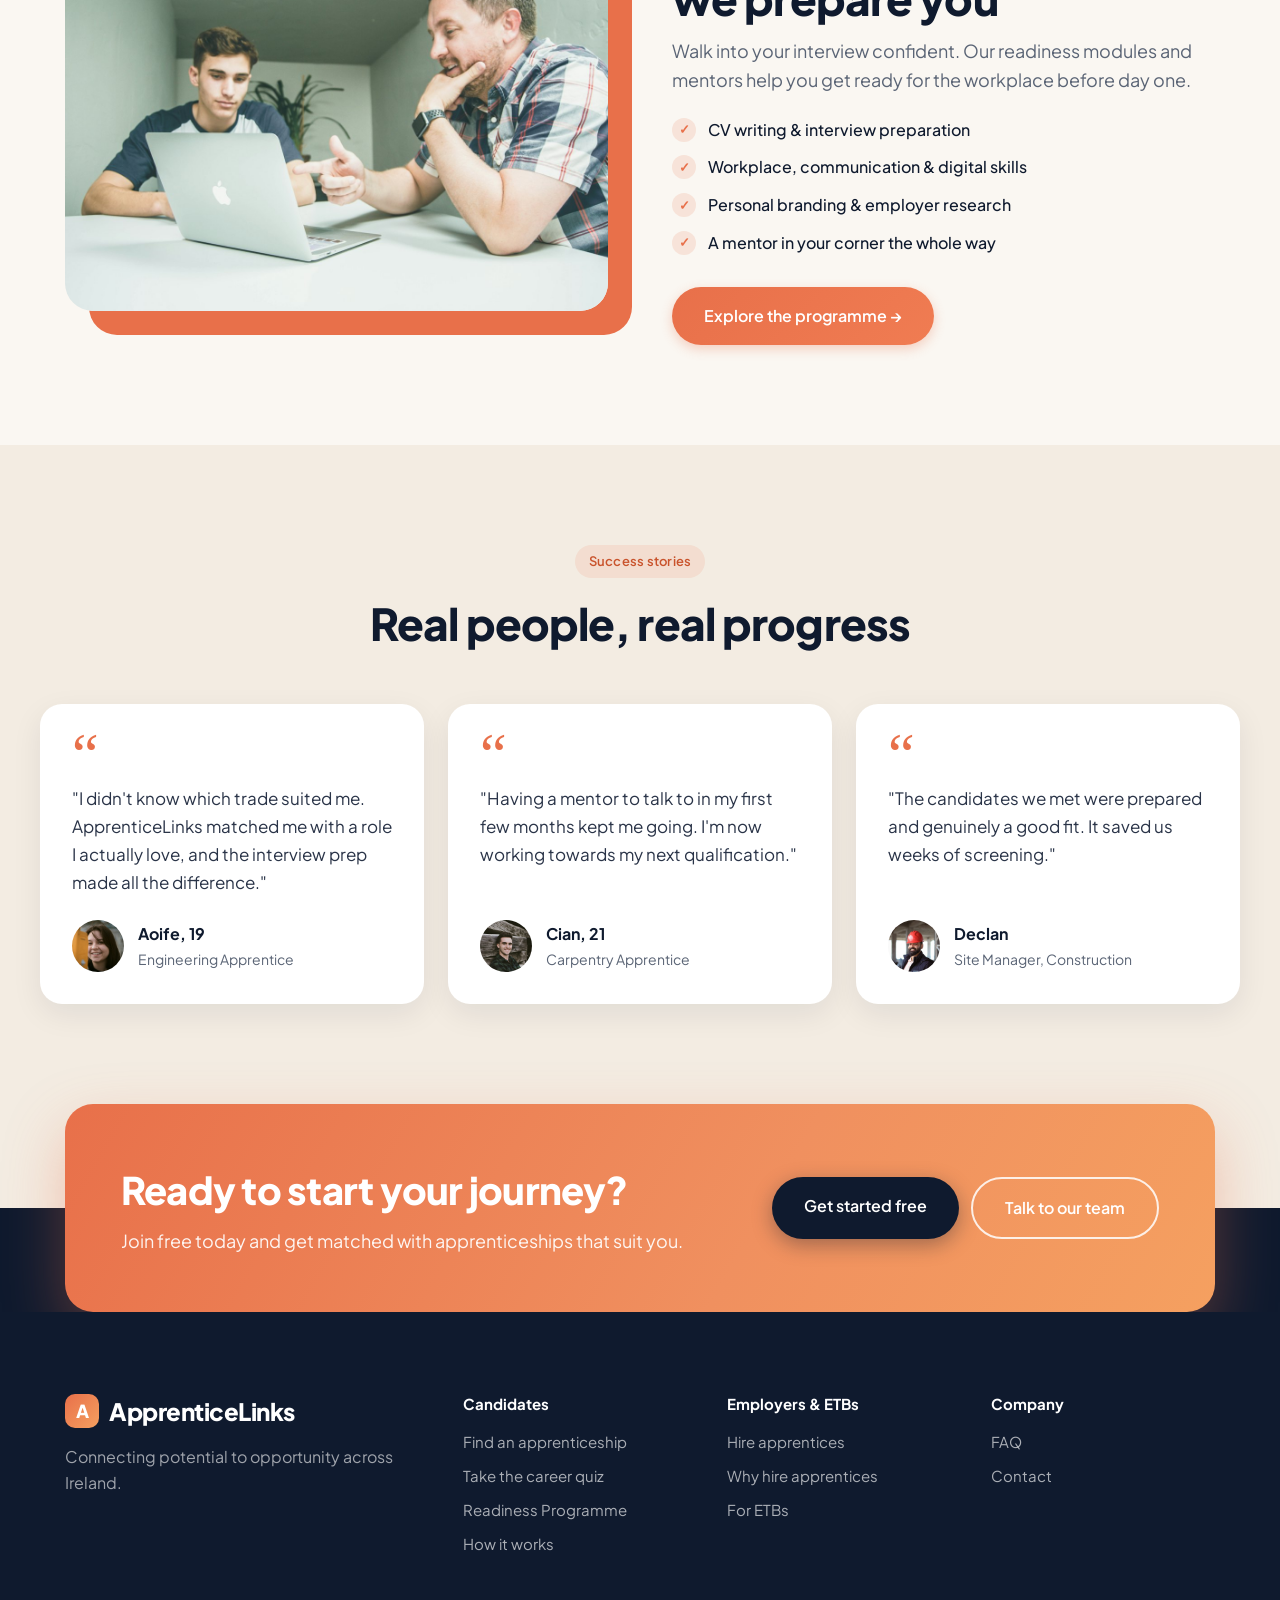
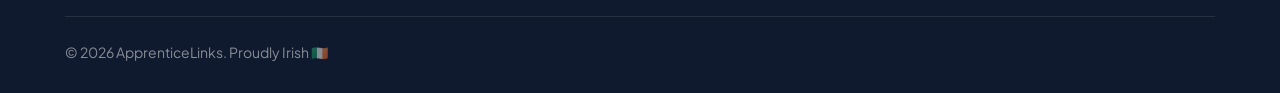
==== commit e6497efb: "Remove progress/outcome tracking claims and rename Colleges to ETBs ApprenticeLinks does not track a" ====
--- a/index.html
+++ b/index.html
@@ -19,7 +19,7 @@
     <nav class="site-nav">
       <a href="for-candidates.html">Candidates</a>
       <a href="for-employers.html">Employers</a>
-      <a href="for-colleges.html">Colleges</a>
+      <a href="for-colleges.html">ETBs</a>
       <a href="how-it-works.html">How It Works</a>
       <a href="readiness-programme.html">Readiness</a>
       <a href="faq.html">FAQ</a>
@@ -122,9 +122,9 @@
         <p>Ongoing mentoring and support throughout the apprenticeship journey.</p>
       </div>
       <div class="icon-card reveal">
-        <div class="icon-badge"><svg viewBox="0 0 24 24"><path d="M3 3v18h18"/><path d="M7 16l4-4 4 4 5-6"/></svg></div>
-        <h3>Success Tracking</h3>
-        <p>Monitor outcomes and progress with real-time dashboards and insights.</p>
+        <div class="icon-badge"><svg viewBox="0 0 24 24"><path d="M1 12s4-8 11-8 11 8 11 8-4 8-11 8-11-8-11-8z"/><circle cx="12" cy="12" r="3"/></svg></div>
+        <h3>Clear Explanations</h3>
+        <p>Every match comes with a plain-English explanation of why it's a good fit.</p>
       </div>
       <div class="icon-card reveal">
         <div class="icon-badge"><svg viewBox="0 0 24 24"><path d="M12 19V5"/><path d="M5 12l7-7 7 7"/></svg></div>
@@ -205,10 +205,10 @@
         <a href="how-it-works.html">How it works</a>
       </div>
       <div>
-        <h4>Employers &amp; Colleges</h4>
+        <h4>Employers &amp; ETBs</h4>
         <a href="for-employers.html">Hire apprentices</a>
         <a href="why-hire-apprentices.html">Why hire apprentices</a>
-        <a href="for-colleges.html">For colleges</a>
+        <a href="for-colleges.html">For ETBs</a>
       </div>
       <div>
         <h4>Company</h4>
--- a/styles.css
+++ b/styles.css
@@ -1799,7 +1799,7 @@
 }
 
 .price-card h3 {
-  font-size: 20px;
+  font-size: 26px;
   color: #0f1a2e;
 }
 
@@ -1817,7 +1817,7 @@
 
 .price-desc {
   color: #5a6475;
-  margin-bottom: 22px;
+  margin: 6px 0 22px;
 }
 
 .price-card .btn {
